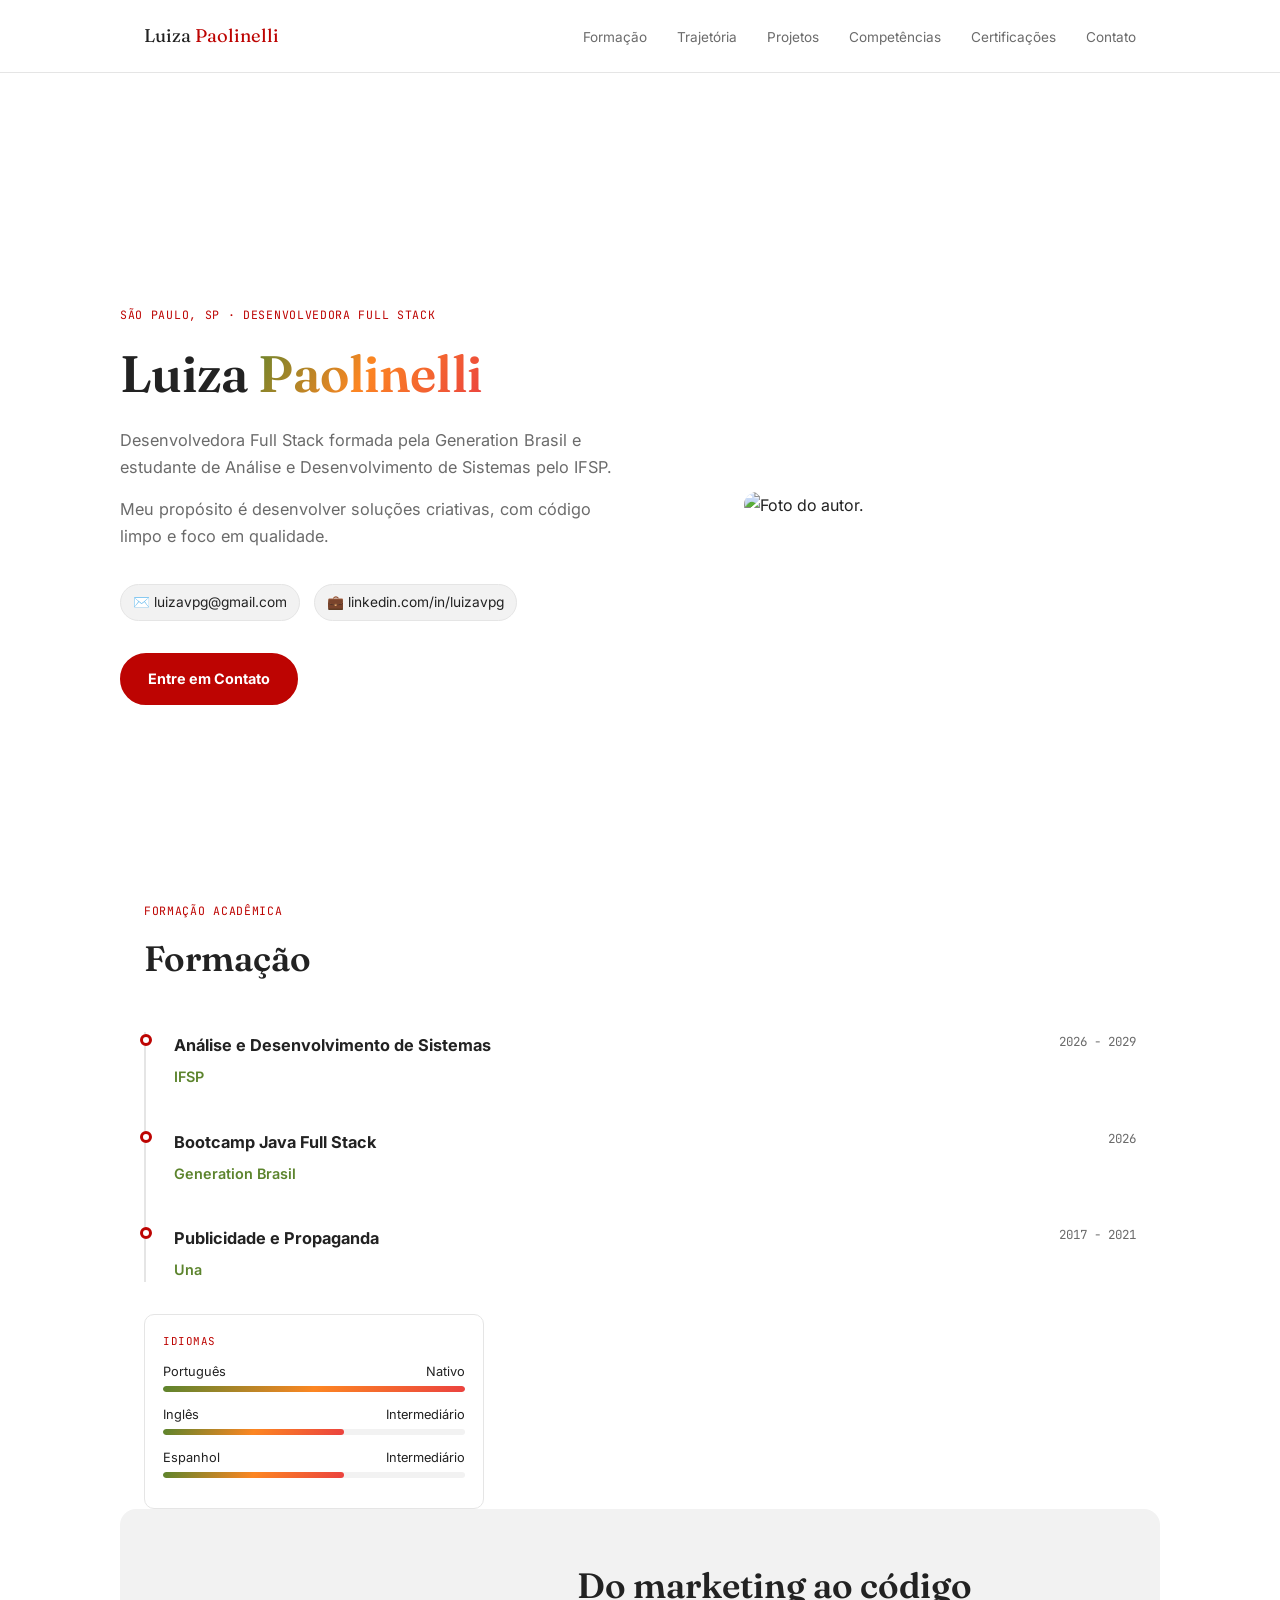
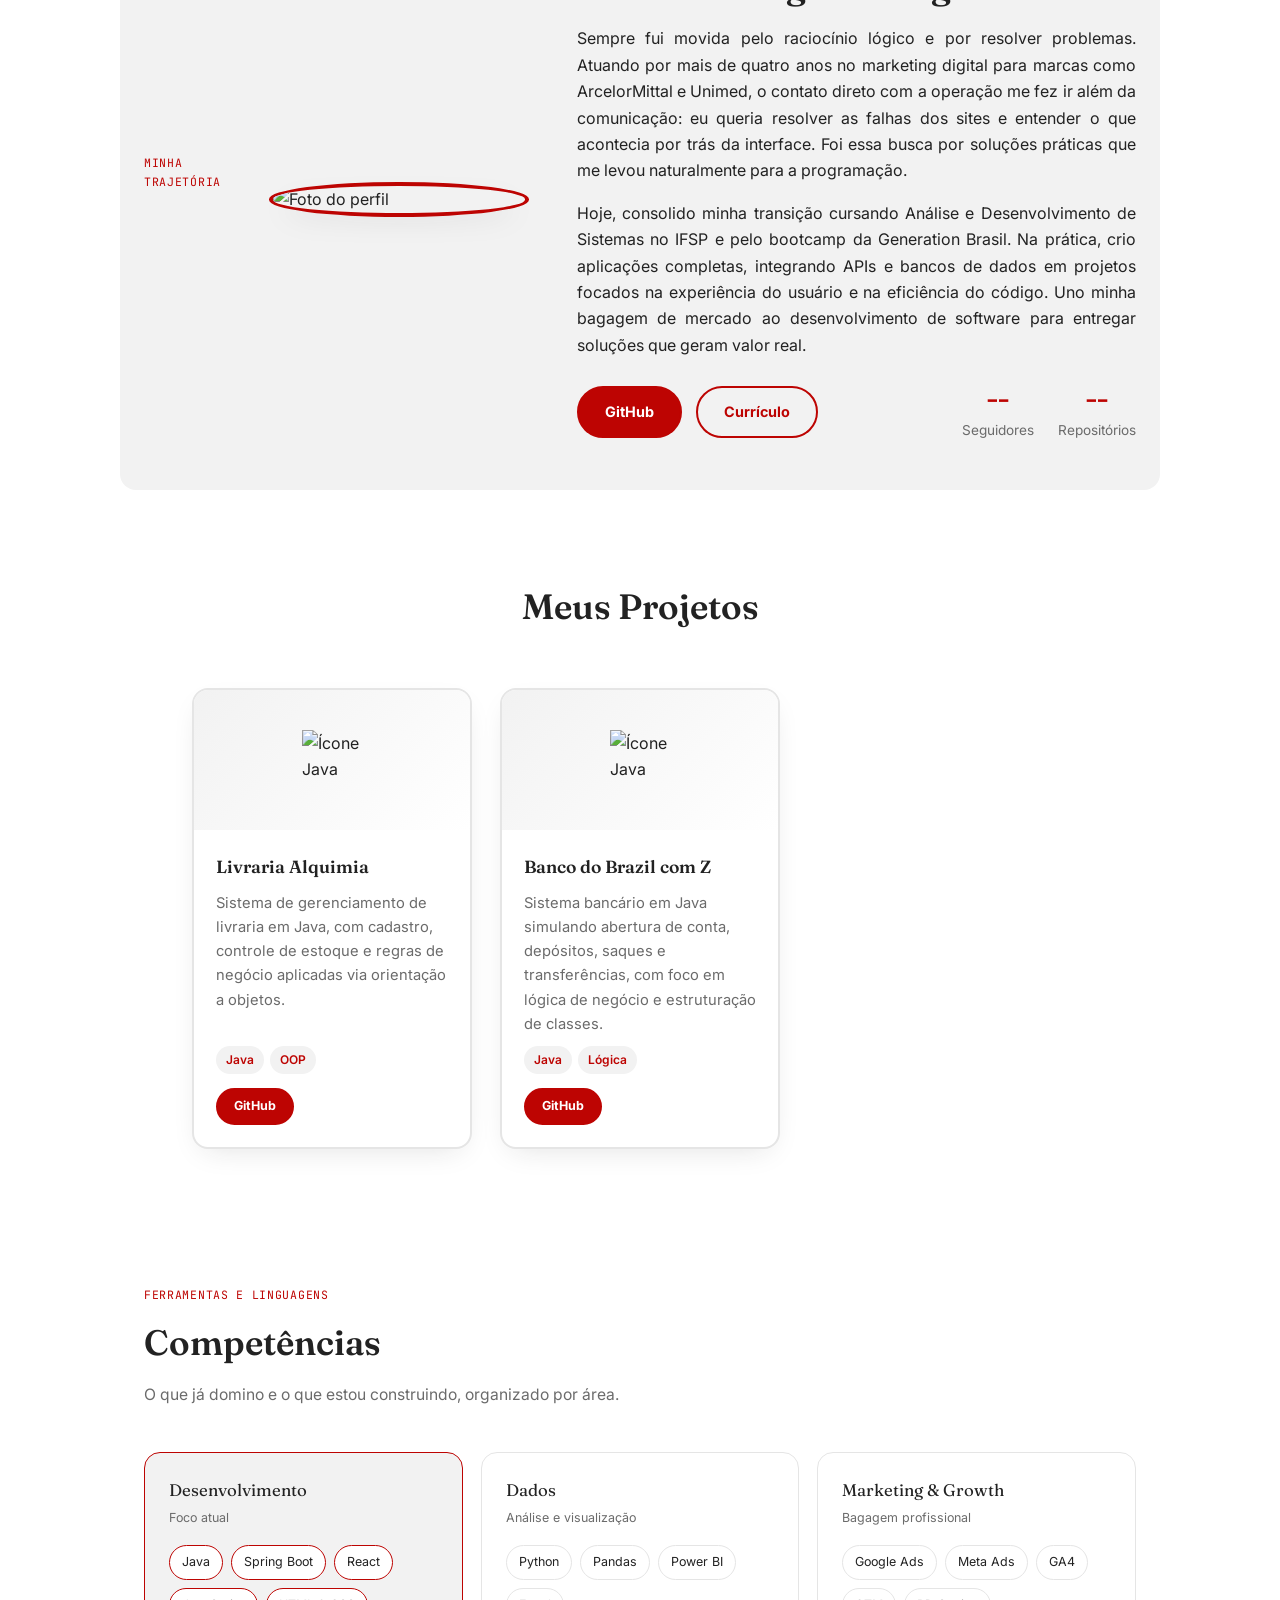
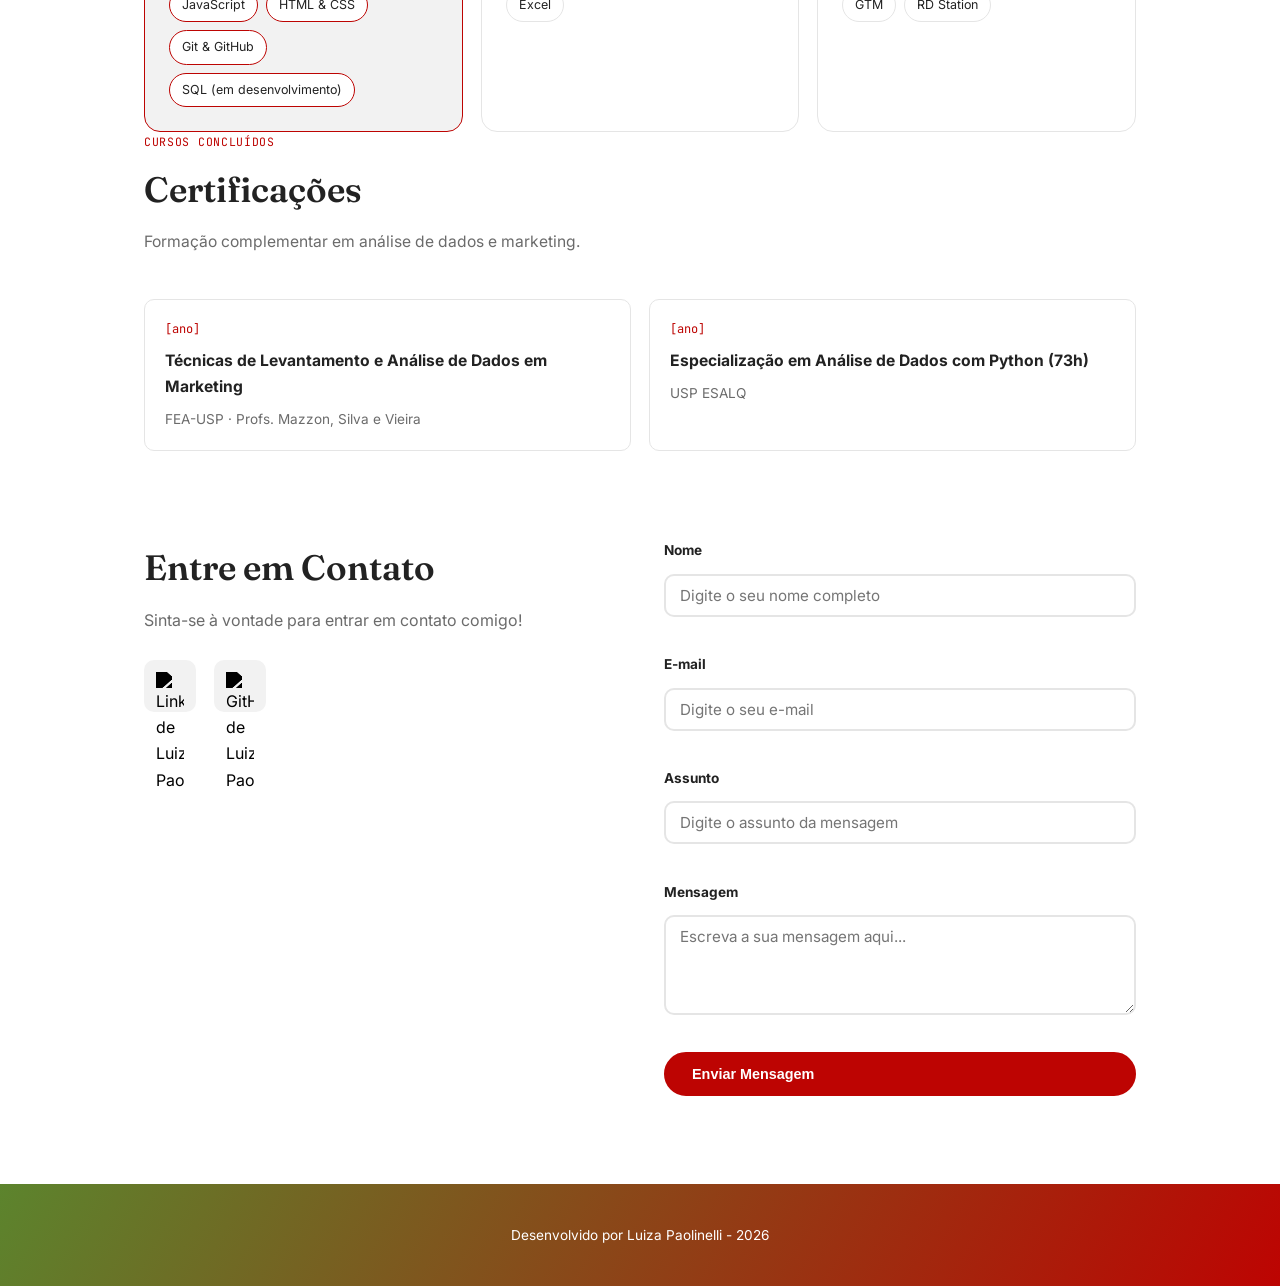
==== index.html @ ec54b1e6 "feat: add  CSS, JS" ====
<!DOCTYPE html>
<html lang="pt-br">

<head>

  <meta charset="UTF-8">
  <meta name="viewport" content="width=device-width, initial-scale=1.0">
  <meta name="author" content="Luiza Paolinelli">
  <meta name="description" content="Portfólio da Luiza Paolinelli, desenvolvedora Full Stack especializada em criar experiências digitais incríveis. Conheça meus projetos e entre em contato.">
  <meta name="robots" content="index, follow">

  <link rel="icon" type="image/svg+xml" href="./assets/img/favicon.svg">

  <!-- Fontes do Google -->
  <link rel="preconnect" href="https://fonts.googleapis.com">
  <link rel="preconnect" href="https://fonts.gstatic.com" crossorigin>
  <link href="https://fonts.googleapis.com/css2?family=Fraunces:opsz,wght@9..144,400;9..144,500;9..144,600;9..144,700&family=Inter:wght@400;500;600;700&family=JetBrains+Mono:wght@400;500&display=swap" rel="stylesheet">

  <!-- SWIPER CSS -->
  <link rel="stylesheet" href="https://cdn.jsdelivr.net/npm/swiper@11/swiper-bundle.min.css">

  <!-- Folha de estilo própria -->
  <link rel="stylesheet" href="./assets/css/styles.css">

  <title>Portfólio Luiza Paolinelli</title>
</head>

<body>
  <!-- Cabeçalho da Página (header) -->
  <header>
    <div class="wrap">
      <a class="brand" href="#topo">Luiza <span>Paolinelli</span></a>
      <button class="nav-toggle" id="navToggle" aria-label="Abrir menu" aria-expanded="false">☰</button>
      <nav>
        <ul class="nav-links" id="navLinks">
          <li><a href="#formacao">Formação</a></li>
          <li><a href="#trajetoria">Trajetória</a></li>
          <li><a href="#projetos">Projetos</a></li>
          <li><a href="#competencias">Competências</a></li>
          <li><a href="#certificacoes">Certificações</a></li>
          <li><a href="#contato">Contato</a></li>
        </ul>
      </nav>
    </div>
  </header>

  <!-- Seção Principal da Página (main) -->
  <main>

    <!-- Seção de Boas vindas -->
    <section id="topo" class="section-container hero-container">

      <!-- BOAS VINDAS -->
      <article class="hero-content">
        <span class="eyebrow">São Paulo, SP · Desenvolvedora Full Stack</span>
        <h1>Luiza<span class="accent"> Paolinelli</span></h1>
        <p class="lede">Desenvolvedora Full Stack formada pela Generation Brasil e estudante de Análise e Desenvolvimento de Sistemas pelo IFSP.</p>
        <p class="lede">Meu propósito é desenvolver soluções criativas, com código limpo e foco em qualidade.</p>

        <div class="meta-row">
          <span>✉️ luizavpg@gmail.com</span>
          <span>💼 linkedin.com/in/luizavpg</span>
        </div>

        <div class="buttons-container">
          <a href="#contato" class="botao">Entre em Contato</a>
        </div>
      </article>

      <!-- IMAGEM -->
      <figure class="hero-image">
        <img src="./assets/img/foto_dev_man.svg" alt="Foto do autor." class="float-animation">
      </figure>

    </section>

    <!-- Seção de Formação -->
    <section id="formacao" class="wrap reveal">
      <div class="section-head">
        <span class="eyebrow">Formação acadêmica</span>
        <h2>Formação</h2>
      </div>

      <div class="timeline">
        <div class="timeline-item">
          <div class="timeline-dot"></div>
          <div class="timeline-head">
            <span class="timeline-role">Análise e Desenvolvimento de Sistemas</span>
            <span class="timeline-period">2026 - 2029</span>
          </div>
          <div class="timeline-org">IFSP</div>
        </div>

        <div class="timeline-item">
          <div class="timeline-dot"></div>
          <div class="timeline-head">
            <span class="timeline-role">Bootcamp Java Full Stack</span>
            <span class="timeline-period">2026</span>
          </div>
          <div class="timeline-org">Generation Brasil</div>
        </div>

        <div class="timeline-item">
          <div class="timeline-dot"></div>
          <div class="timeline-head">
            <span class="timeline-role">Publicidade e Propaganda</span>
            <span class="timeline-period">2017 - 2021</span>
          </div>
          <div class="timeline-org">Una</div>
        </div>
      </div>

      <div class="info-card" style="margin-top:32px; max-width:340px;">
        <span class="label">Idiomas</span>
        <div class="lang-bar">
          <div class="lang-row"><span>Português</span><span>Nativo</span></div>
          <div class="lang-track"><div class="lang-fill" style="width:100%"></div></div>
          <div class="lang-row"><span>Inglês</span><span>Intermediário</span></div>
          <div class="lang-track"><div class="lang-fill" style="width:60%"></div></div>
          <div class="lang-row"><span>Espanhol</span><span>Intermediário</span></div>
          <div class="lang-track"><div class="lang-fill" style="width:60%"></div></div>
        </div>
      </div>
    </section>

    <!-- Seção Sobre a Trajetória -->
    <section id="trajetoria" class="section-container about-container">
      <div class="section-head">
        <span class="eyebrow">Minha trajetória</span>
      </div>

      <figure class="about-image">
        <img src="./assets/img/avatar_dev_man.svg" alt="Foto do perfil">
      </figure>

      <article class="about-content">
        <h2>Do marketing ao código</h2>
        <p>Sempre fui movida pelo raciocínio lógico e por resolver problemas. Atuando por mais de quatro anos no marketing digital para marcas como ArcelorMittal e Unimed, o contato direto com a operação me fez ir além da comunicação: eu queria resolver as falhas dos sites e entender o que acontecia por trás da interface. Foi essa busca por soluções práticas que me levou naturalmente para a programação.</p>
        <p>Hoje, consolido minha transição cursando Análise e Desenvolvimento de Sistemas no IFSP e pelo bootcamp da Generation Brasil. Na prática, crio aplicações completas, integrando APIs e bancos de dados em projetos focados na experiência do usuário e na eficiência do código. Uno minha bagagem de mercado ao desenvolvimento de software para entregar soluções que geram valor real.</p>

        <div class="about-buttons-data">
          <div class="buttons-container">
            <a href="https://github.com/luizavpg-bit" target="_blank" class="botao">GitHub</a>
            <a href="#" target="_blank" class="botao-outline">Currículo</a>
          </div>

          <div class="data-container">
            <div class="data-item">
              <span class="data-number" id="seguidores">--</span>
              <span class="data-label">Seguidores</span>
            </div>
            <div class="data-item">
              <span class="data-number" id="repositorios">--</span>
              <span class="data-label">Repositórios</span>
            </div>
          </div>
        </div>
      </article>
    </section>

    <!-- Seção Projetos do autor -->
    <section id="projetos" class="section-container projects-container">
      <h2>Meus Projetos</h2>

      <!-- Swiper Container -->
      <div class="swiper projects-swiper">
        <div class="swiper-wrapper">
          <div class="swiper-slide">
            <article class="project-card">
              <div class="project-image">
                <img src="./assets/icons/languages/java.svg" alt="Ícone Java" />
              </div>

              <div class="project-content">
                <h3>Livraria Alquimia</h3>
                <p>Sistema de gerenciamento de livraria em Java, com cadastro, controle de estoque e regras de negócio aplicadas via orientação a objetos.</p>
                <div class="project-tags">
                  <span class="tag">Java</span>
                  <span class="tag">OOP</span>
                </div>
                <div class="project-buttons">
                  <a href="https://github.com/luizavpg-bit/projeto_livraria_alquimia" target="_blank" class="botao botao-sm">GitHub</a>
                </div>
              </div>
            </article>
          </div>

          <div class="swiper-slide">
            <article class="project-card">
              <div class="project-image">
                <img src="./assets/icons/languages/java.svg" alt="Ícone Java" />
              </div>

              <div class="project-content">
                <h3>Banco do Brazil com Z</h3>
                <p>Sistema bancário em Java simulando abertura de conta, depósitos, saques e transferências, com foco em lógica de negócio e estruturação de classes.</p>
                <div class="project-tags">
                  <span class="tag">Java</span>
                  <span class="tag">Lógica</span>
                </div>
                <div class="project-buttons">
                  <a href="https://github.com/luizavpg-bit/conta_bancaria" target="_blank" class="botao botao-sm">GitHub</a>
                </div>
              </div>
            </article>
          </div>
        </div>

        <!-- Botões de navegação -->
        <div class="swiper-button-next"></div>
        <div class="swiper-button-prev"></div>

        <!-- Paginação -->
        <div class="swiper-pagination"></div>
      </div>
    </section>

    <!-- Seção Competências -->
    <section id="competencias" class="wrap reveal">
      <div class="section-head">
        <span class="eyebrow">Ferramentas e linguagens</span>
        <h2>Competências</h2>
        <p class="section-sub">O que já domino e o que estou construindo, organizado por área.</p>
      </div>

      <div class="skills-grid">
        <div class="skills-card primary">
          <div class="skills-card-title">Desenvolvimento</div>
          <div class="skills-card-sub">Foco atual</div>
          <div class="chip-row">
            <span class="chip">Java</span>
            <span class="chip">Spring Boot</span>
            <span class="chip">React</span>
            <span class="chip">JavaScript</span>
            <span class="chip">HTML &amp; CSS</span>
            <span class="chip">Git &amp; GitHub</span>
            <span class="chip">SQL (em desenvolvimento)</span>
          </div>
        </div>

        <div class="skills-card">
          <div class="skills-card-title">Dados</div>
          <div class="skills-card-sub">Análise e visualização</div>
          <div class="chip-row">
            <span class="chip">Python</span>
            <span class="chip">Pandas</span>
            <span class="chip">Power BI</span>
            <span class="chip">Excel</span>
          </div>
        </div>

        <div class="skills-card">
          <div class="skills-card-title">Marketing &amp; Growth</div>
          <div class="skills-card-sub">Bagagem profissional</div>
          <div class="chip-row">
            <span class="chip">Google Ads</span>
            <span class="chip">Meta Ads</span>
            <span class="chip">GA4</span>
            <span class="chip">GTM</span>
            <span class="chip">RD Station</span>
          </div>
        </div>
      </div>
    </section>

    <!-- Certificações -->
    <section id="certificacoes" class="wrap reveal">
      <div class="section-head">
        <span class="eyebrow">Cursos concluídos</span>
        <h2>Certificações</h2>
        <p class="section-sub">Formação complementar em análise de dados e marketing.</p>
      </div>

      <div class="cert-grid">
        <div class="cert-card">
          <span class="cert-year">[ano]</span>
          <span class="cert-name">Técnicas de Levantamento e Análise de Dados em Marketing</span>
          <span class="cert-meta">FEA-USP · Profs. Mazzon, Silva e Vieira</span>
        </div>
        <div class="cert-card">
          <span class="cert-year">[ano]</span>
          <span class="cert-name">Especialização em Análise de Dados com Python (73h)</span>
          <span class="cert-meta">USP ESALQ</span>
        </div>
      </div>
    </section>

    <!-- Seção Formulário de Contato e Redes Sociais -->
    <section id="contato" class="section-container contact-container">

      <!-- REDES SOCIAIS -->
      <article class="contact-info">
        <h2>Entre em Contato</h2>
        <p>Sinta-se à vontade para entrar em contato comigo!</p>

        <div class="social-container">
          <a href="https://www.linkedin.com/in/luizavpg/" target="_blank" class="social-icon" aria-label="LinkedIn">
            <img src="./assets/icons/social/linkedin.svg" alt="LinkedIn de Luiza Paolinelli">
          </a>
          <a href="https://github.com/luizavpg-bit" target="_blank" class="social-icon" aria-label="GitHub">
            <img src="./assets/icons/social/github.svg" alt="GitHub de Luiza Paolinelli">
          </a>
        </div>
      </article>

      <!-- FORMULÁRIO -->
      <form id="formulario">

        <label for="nome">Nome</label>
        <input id="nome" name="nome" type="text" placeholder="Digite o seu nome completo">
        <span id="erro-nome"></span>

        <label for="email">E-mail</label>
        <input id="email" name="email" type="text" placeholder="Digite o seu e-mail">
        <span id="erro-email"></span>

        <label for="assunto">Assunto</label>
        <input id="assunto" name="assunto" type="text" placeholder="Digite o assunto da mensagem">
        <span id="erro-assunto"></span>

        <label for="mensagem">Mensagem</label>
        <textarea id="mensagem" name="mensagem" placeholder="Escreva a sua mensagem aqui..."></textarea>
        <span id="erro-mensagem"></span>

        <button class="botao" type="submit">Enviar Mensagem</button>
      </form>

    </section>

  </main>

  <!-- Rodapé da Página (footer) -->
  <footer>
    Desenvolvido por Luiza Paolinelli - 2026
  </footer>

  <!-- SWIPER JS -->
  <script src="https://cdn.jsdelivr.net/npm/swiper@11/swiper-bundle.min.js"></script>

  <!-- Script JavaScript -->
  <script src="./assets/js/scripts.js"></script>

</body>

</html>
---- assets/css/styles.css ----
/* =========================================================
   Luiza Paolinelli — Portfólio
   Paleta: verde, laranja, vermelho escuro, vermelho, cinza claro
   Fundo: branco
   Tipografia: Fraunces (display), Inter (corpo), JetBrains Mono (dados)
   ========================================================= */

:root{
  /* cores — nova paleta */
  --bg:            #FFFFFF;
  --surface:       #FFFFFF;
  --surface-soft:  #F2F2F2;
  --green:         #5C842D;
  --orange:        #FC8622;
  --red-deep:      #BD0402;
  --red:           #EB423F;
  --gray-light:    #F2F2F2;
  --ink:           #222222;
  --muted:         #6B6B6B;
  --line:          #E5E5E5;
  --gradient: linear-gradient(120deg, var(--green), var(--orange), var(--red));

  /* tipografia — troque aqui se quiser outra fonte */
  --font-display: 'Fraunces', serif;
  --font-body: 'Inter', sans-serif;
  --font-mono: 'JetBrains Mono', monospace;

  --radius: 16px;
  --radius-sm: 10px;
  --shadow: 0 10px 30px -12px rgba(34, 34, 34, 0.15);
  --shadow-hover: 0 16px 40px -14px rgba(34, 34, 34, 0.22);
}

*{ margin:0; padding:0; box-sizing:border-box; }
html{ scroll-behavior:smooth; }

body{
  background: var(--bg);
  color: var(--ink);
  font-family: var(--font-body);
  line-height: 1.65;
  -webkit-font-smoothing: antialiased;
}

a{ color:inherit; text-decoration:none; }
ul{ list-style:none; }
img{ max-width:100%; display:block; }

main{ display:block; }
.wrap{ max-width: 1040px; margin:0 auto; padding:0 24px; }

.eyebrow{
  font-family: var(--font-mono);
  font-size: 0.72rem;
  letter-spacing: 0.06em;
  text-transform: uppercase;
  color: var(--red-deep);
  display:block;
  margin-bottom: 10px;
}

h1,h2,h3{ font-family: var(--font-display); font-weight:600; color: var(--ink); }

section{ padding: 88px 0; }
.section-container{
  max-width: 1040px; margin: 0 auto; padding: 88px 24px; scroll-margin-top: 6rem;
}
.section-head{ max-width: 620px; margin-bottom: 44px; }
h2{ font-size: clamp(1.7rem, 3vw, 2.2rem); margin-bottom: 10px; }
.section-sub{ color: var(--muted); font-size: 0.98rem; }

.reveal{ opacity:0; transform: translateY(18px); transition: opacity .6s ease, transform .6s ease; }
.reveal.is-visible{ opacity:1; transform:none; }

/* ---------- HEADER / NAV ---------- */
header{
  position: sticky; top:0; z-index: 100; width:100%;
  background: rgba(255,255,255,0.9);
  backdrop-filter: blur(10px);
  border-bottom: 1px solid var(--line);
}
header .wrap{ display:flex; align-items:center; justify-content:space-between; height:72px; }
.brand{ font-family: var(--font-display); font-size: 1.15rem; color: var(--ink); }
.brand span{ color: var(--red-deep); }

.nav-links{ display:flex; gap: 30px; }
.nav-links a{
  font-size: 0.85rem; color: var(--muted); position:relative; padding-bottom: 4px;
  transition: color .2s;
}
.nav-links a:hover{ color: var(--red-deep); }
.nav-links a::after{
  content:''; position:absolute; left:0; bottom:0; width:0; height:2px;
  background: var(--gradient); transition: width .25s ease;
}
.nav-links a:hover::after{ width: 100%; }

.nav-toggle{
  display:none; width: 40px; height: 40px; border-radius: 50%;
  border: 1px solid var(--line); background: var(--surface);
  align-items:center; justify-content:center; cursor:pointer; font-size: 1.1rem; color: var(--red-deep);
}

@media (max-width: 780px){
  .nav-links{
    position:fixed; inset: 72px 16px auto 16px;
    background: var(--surface); border: 1px solid var(--line); border-radius: var(--radius);
    flex-direction: column; gap: 0; padding: 8px 20px;
    box-shadow: var(--shadow);
    transform: translateY(-10px); opacity:0; pointer-events:none;
    transition: opacity .2s, transform .2s;
  }
  .nav-links.open{ opacity:1; pointer-events:auto; transform:none; }
  .nav-links li{ border-bottom: 1px solid var(--line); }
  .nav-links li:last-child{ border-bottom:none; }
  .nav-links a{ display:block; padding: 14px 0; }
  .nav-toggle{ display:flex; }
}

/* ---------- BOTÕES ---------- */
.buttons-container{ display:flex; flex-wrap:wrap; gap: 14px; }

.botao, .botao-outline{
  display:inline-flex; align-items:center; gap:8px;
  font-size: 0.9rem; font-weight: 700; padding: 12px 26px; border-radius: 999px;
  border: 2px solid transparent; cursor:pointer;
  transition: transform .2s ease, box-shadow .2s ease, background-color .2s ease, color .2s ease;
}
.botao{ background: var(--red-deep); border-color: var(--red-deep); color: #FFFFFF; }
.botao:hover{ background: var(--red); border-color: var(--red); transform: translateY(-2px); box-shadow: var(--shadow); }

.botao-outline{ background: transparent; border-color: var(--red-deep); color: var(--red-deep); }
.botao-outline:hover{ background: var(--red-deep); color:#FFFFFF; transform: translateY(-2px); }

.botao.botao-sm, .botao-outline.botao-sm{
  padding: 6px 16px; font-size: 0.78rem; border-width: 2px;
}

/* ---------- HERO ---------- */
.hero-container{
  display:flex; align-items:center; gap: 56px; min-height: calc(100vh - 72px); padding: 76px 0 40px;
}
.hero-content{ display:flex; flex:1; flex-direction:column; gap: 6px; }
h1{ font-size: clamp(2.3rem, 5vw, 3.2rem); line-height:1.1; margin: 6px 0 18px; }
h1 .accent{ background: var(--gradient); -webkit-background-clip:text; background-clip:text; color:transparent; }
.lede{ color: var(--muted); font-size: 1.02rem; max-width: 50ch; margin-bottom: 10px; }

.meta-row{ display:flex; flex-wrap:wrap; gap: 10px 14px; margin: 18px 0 26px; font-size: 0.86rem; }
.meta-row span{
  display:inline-flex; align-items:center; gap:6px;
  background: var(--surface-soft); border: 1px solid var(--line);
  padding: 6px 12px; border-radius: 999px; color: var(--ink);
}

.hero-image{ display:flex; flex:1; justify-content:center; }
.hero-image img{ width:100%; max-width:340px; border-radius: var(--radius); }

@keyframes float{ 0%,100%{ transform: translateY(0); } 50%{ transform: translateY(-1.25rem); } }
.float-animation{ animation: float 3s ease-in-out infinite; }

@media (max-width: 860px){
  .hero-container{ flex-direction:column-reverse; text-align:center; }
  .meta-row, .buttons-container{ justify-content:center; }
  .lede{ margin-left:auto; margin-right:auto; }
}

/* ---------- FORMAÇÃO ---------- */
.timeline{ position:relative; padding-left: 28px; border-left: 2px solid var(--line); }
.timeline-item{ position:relative; padding-bottom: 40px; }
.timeline-item:last-child{ padding-bottom:0; }
.timeline-dot{
  position:absolute; left: -34px; top: 2px; width: 12px; height:12px; border-radius:50%;
  background: var(--surface); border: 3px solid var(--red-deep);
}
.timeline-head{ display:flex; flex-wrap:wrap; justify-content:space-between; gap:6px; margin-bottom: 6px; }
.timeline-role{ font-weight:700; font-size: 1.02rem; }
.timeline-period{ font-family: var(--font-mono); font-size: 0.78rem; color: var(--muted); }
.timeline-org{ color: var(--green); font-weight:600; font-size: 0.9rem; }

.info-card{
  background: var(--surface); border: 1px solid var(--line); border-radius: var(--radius-sm);
  padding: 18px;
}
.info-card .label{ font-family: var(--font-mono); font-size: 0.68rem; color: var(--red-deep); text-transform:uppercase; letter-spacing:.05em; margin-bottom: 10px; display:block; }
.lang-row{ display:flex; justify-content:space-between; font-size: 0.8rem; margin-bottom: 4px; }
.lang-track{ height: 6px; border-radius: 4px; background: var(--surface-soft); overflow:hidden; margin-bottom: 12px; }
.lang-fill{ height:100%; border-radius: 4px; background: var(--gradient); }

/* ---------- SOBRE / TRAJETÓRIA ---------- */
.about-container{
  display:flex; align-items:center; gap: 48px; margin: 0 auto;
  border-radius: var(--radius); background: var(--surface-soft); padding: 48px 24px;
}
.about-image{ flex: 0 0 260px; }
.about-image img{
  width:100%; border: 4px solid var(--red-deep); border-radius: 50%; box-shadow: var(--shadow);
}
.about-content p{ color: var(--ink); margin-bottom: 16px; font-size: 1rem; text-align:justify; }
.about-content p:last-of-type{ margin-bottom: 24px; }

.about-buttons-data{ display:flex; justify-content:space-between; align-items:center; gap: 24px; flex-wrap:wrap; }
.data-container{ display:flex; gap: 24px; }
.data-item{ display:flex; flex-direction:column; align-items:center; }
.data-number{ font-family: var(--font-mono); font-size: 1.4rem; font-weight:700; color: var(--red-deep); }
.data-label{ font-size: 0.85rem; color: var(--muted); }

@media (max-width: 860px){
  .about-container{ flex-direction:column; text-align:center; }
  .about-buttons-data{ flex-direction:column; align-items:stretch; }
  .data-container{ justify-content:center; }
}

/* ---------- PROJETOS / SWIPER ---------- */
.projects-container{ text-align:center; scroll-margin-top: 6rem; }
.projects-container h2{ margin-bottom: 44px; }

.swiper{ position:relative; padding: 8px 48px 48px; overflow:hidden; }
.swiper-wrapper{ align-items:stretch; }
.swiper-slide{ display:flex; height:auto; }

.project-card{
  display:flex; flex-direction:column; width:100%; text-align:left;
  border: 2px solid var(--line); border-radius: var(--radius);
  background: var(--surface); box-shadow: var(--shadow);
  overflow:hidden; transition: transform .25s ease, box-shadow .25s ease, border-color .25s ease;
}
.project-card:hover{ transform: translateY(-4px); box-shadow: var(--shadow-hover); border-color: var(--red-deep); }

.project-image{
  display:flex; align-items:center; justify-content:center; height: 140px;
  background: linear-gradient(135deg, var(--surface-soft), #FFFFFF);
}
.project-image img{ width:60px; height:60px; object-fit:contain; }

.project-content{ display:flex; flex:1; flex-direction:column; gap:10px; padding: 22px; }
.project-content h3{ font-size: 1.1rem; }
.project-content p{ flex:1; color: var(--muted); font-size: 0.92rem; }

.project-tags{ display:flex; flex-wrap:wrap; gap:6px; }
.tag{
  font-size: 0.75rem; font-weight:600; padding: 4px 10px; border-radius: 999px;
  background: var(--surface-soft); color: var(--red-deep);
}
.project-buttons{ display:flex; gap: 10px; margin-top: 4px; }

.swiper-button-next, .swiper-button-prev{ color: var(--red-deep); }
.swiper-button-next:hover, .swiper-button-prev:hover{ color: var(--red); }
.swiper-pagination-bullet{ background: var(--line); opacity:1; }
.swiper-pagination-bullet-active{ background: var(--red-deep); }

/* ---------- COMPETÊNCIAS ---------- */
.skills-grid{ display:grid; grid-template-columns: repeat(3, 1fr); gap: 18px; }
.skills-card{ background: var(--surface); border: 1px solid var(--line); border-radius: var(--radius); padding: 24px; }
.skills-card.primary{ background: var(--surface-soft); border-color: var(--red-deep); }
.skills-card-title{ font-family: var(--font-display); font-size: 1.05rem; margin-bottom: 4px; }
.skills-card-sub{ font-size: 0.78rem; color: var(--muted); margin-bottom: 16px; }
.chip-row{ display:flex; flex-wrap:wrap; gap: 8px; }
.chip{ font-size: 0.78rem; padding: 6px 12px; border-radius: 999px; background: var(--bg); border: 1px solid var(--line); }
.skills-card.primary .chip{ background: var(--surface); border-color: var(--red-deep); }

@media (max-width: 900px){ .skills-grid{ grid-template-columns: 1fr; } }

/* ---------- CERTIFICAÇÕES ---------- */
.cert-grid{ display:grid; grid-template-columns: repeat(2, 1fr); gap: 18px; }
.cert-card{
  background: var(--surface); border: 1px solid var(--line); border-radius: var(--radius-sm);
  padding: 20px; display:flex; flex-direction:column; gap: 8px; transition: box-shadow .2s, transform .2s;
}
.cert-card:hover{ box-shadow: var(--shadow); transform: translateY(-2px); }
.cert-name{ font-weight:700; font-size: 0.98rem; }
.cert-meta{ color: var(--muted); font-size: 0.85rem; }
.cert-year{ font-family: var(--font-mono); font-size: 0.75rem; color: var(--red-deep); }

@media (max-width: 780px){ .cert-grid{ grid-template-columns: 1fr; } }

/* ---------- CONTATO ---------- */
.contact-container{ display:grid; grid-template-columns: 1fr 1fr; gap: 48px; align-items:start; }
.contact-info h2{ margin-bottom: 10px; }
.contact-info p{ color: var(--muted); margin-bottom: 26px; }
.social-container{ display:flex; gap: 18px; }
.social-icon{
  width: 52px; height: 52px; padding: 12px; border-radius: var(--radius-sm);
  background: var(--surface-soft); transition: background .2s;
}
.social-icon:hover{ background: var(--red-deep); }
.social-icon img{ width:100%; filter: brightness(0) saturate(100%); }
.social-icon:hover img{ filter: brightness(0) invert(1); }

form{ display:flex; flex-direction:column; gap: 12px; }
form label{ font-size: 0.85rem; font-weight:700; }
form input, form textarea{
  width:100%; padding: 10px 14px; border: 2px solid var(--line); border-radius: var(--radius-sm);
  font-family: inherit; font-size: 0.95rem; transition: border-color .2s;
}
form input:focus, form textarea:focus{ border-color: var(--red-deep); outline:none; }
form textarea{ min-height: 100px; resize: vertical; }
form span{ font-size: 0.78rem; color: var(--red); min-height: 1em; }

@media (max-width: 860px){ .contact-container{ grid-template-columns: 1fr; } }

/* ---------- FOOTER ---------- */
footer{
  padding: 40px 24px; text-align:center; font-size: 0.85rem;
  color: #FFFFFF; background: linear-gradient(120deg, var(--green), var(--red-deep));
}

::selection{ background: var(--red-deep); color:#FFFFFF; }
a:focus-visible, button:focus-visible{ outline: 2px solid var(--red-deep); outline-offset: 3px; }

@media (prefers-reduced-motion: reduce){
  html{ scroll-behavior:auto; }
  *{ transition:none !important; animation:none !important; }
  .reveal{ opacity:1; transform:none; }
}
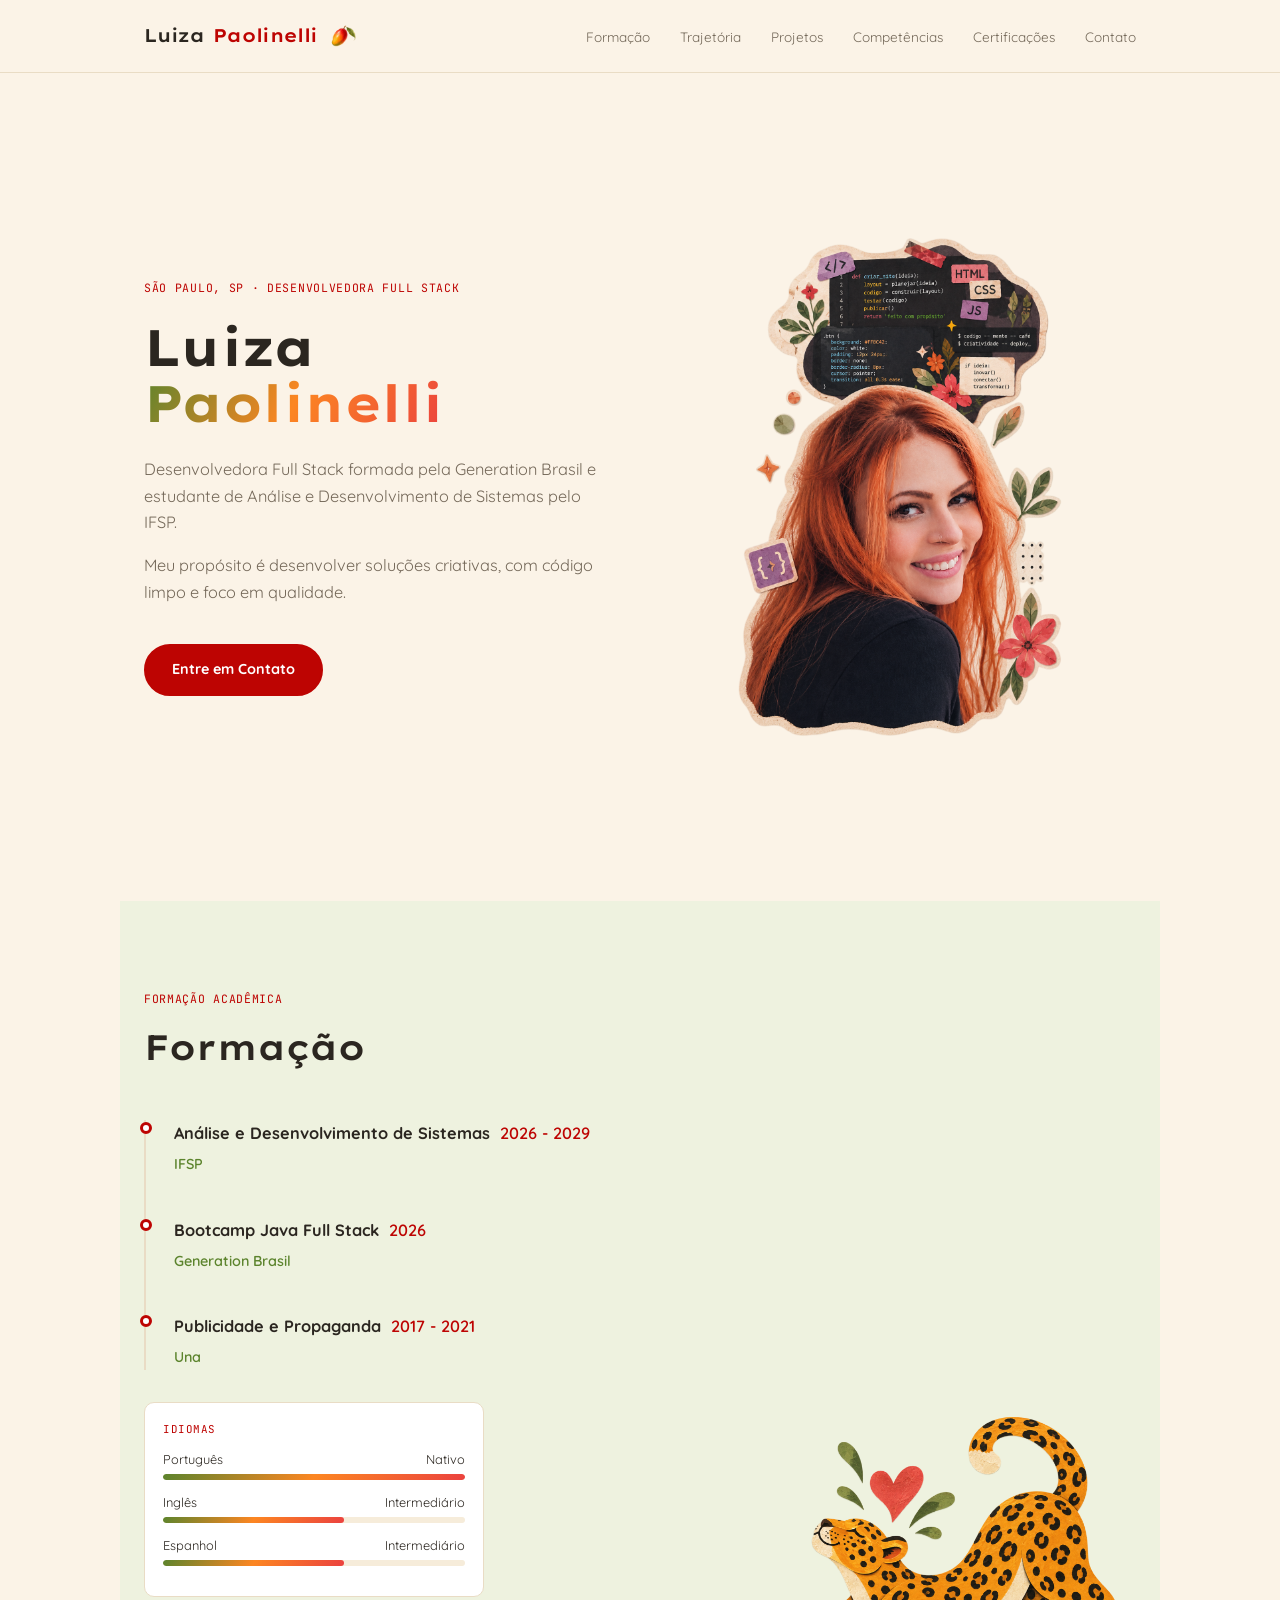
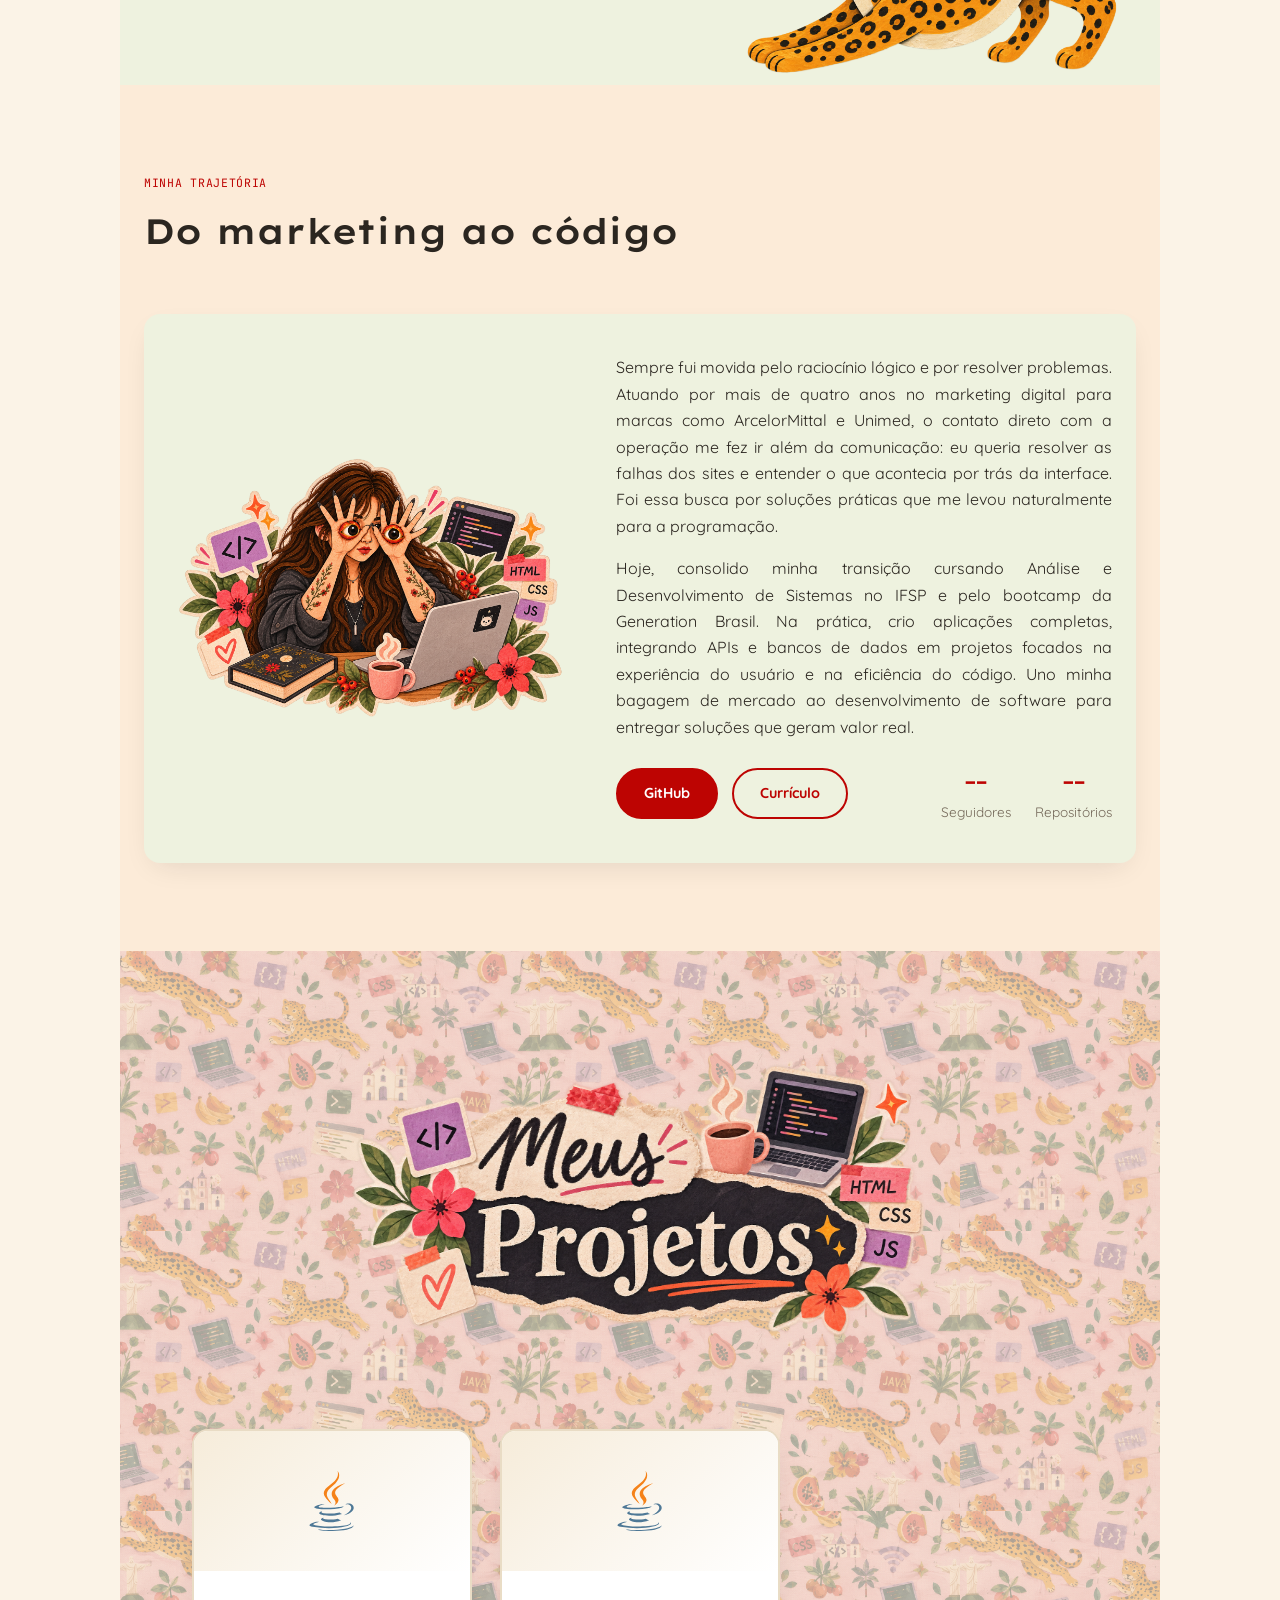
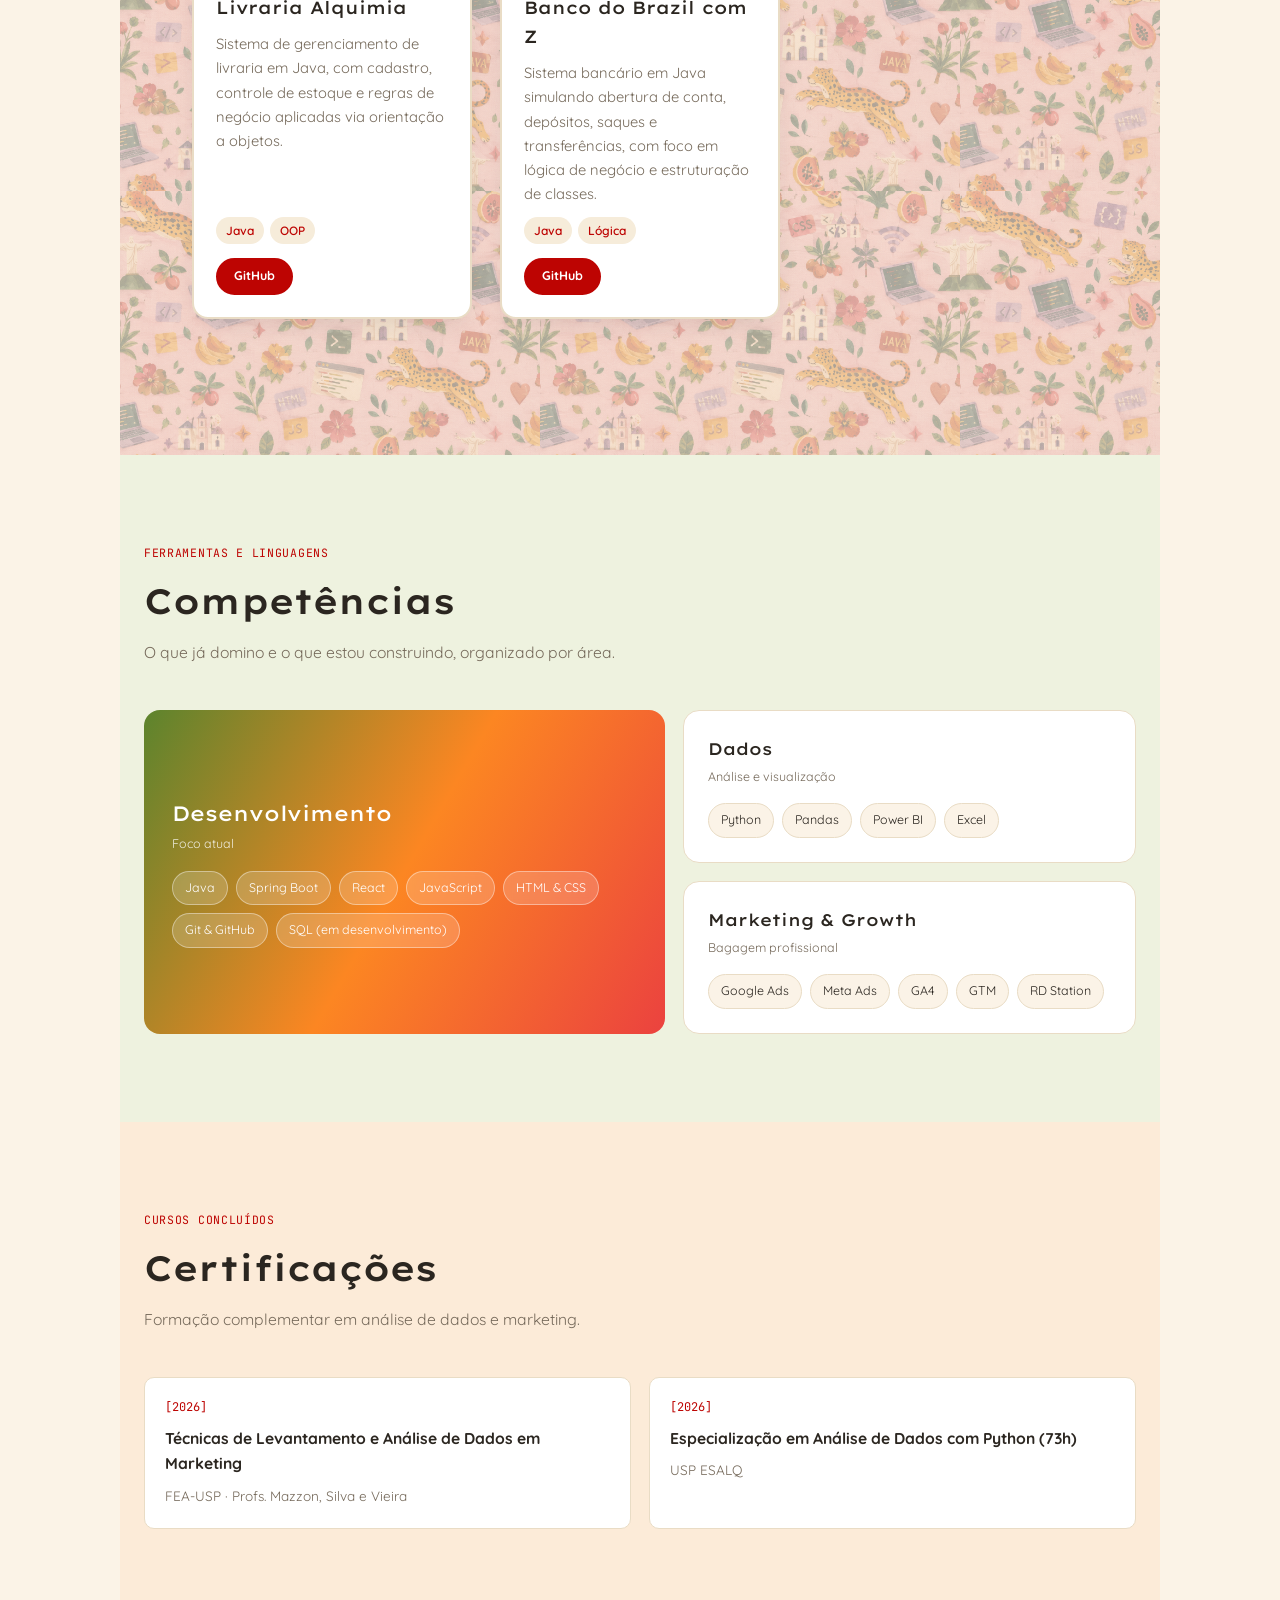
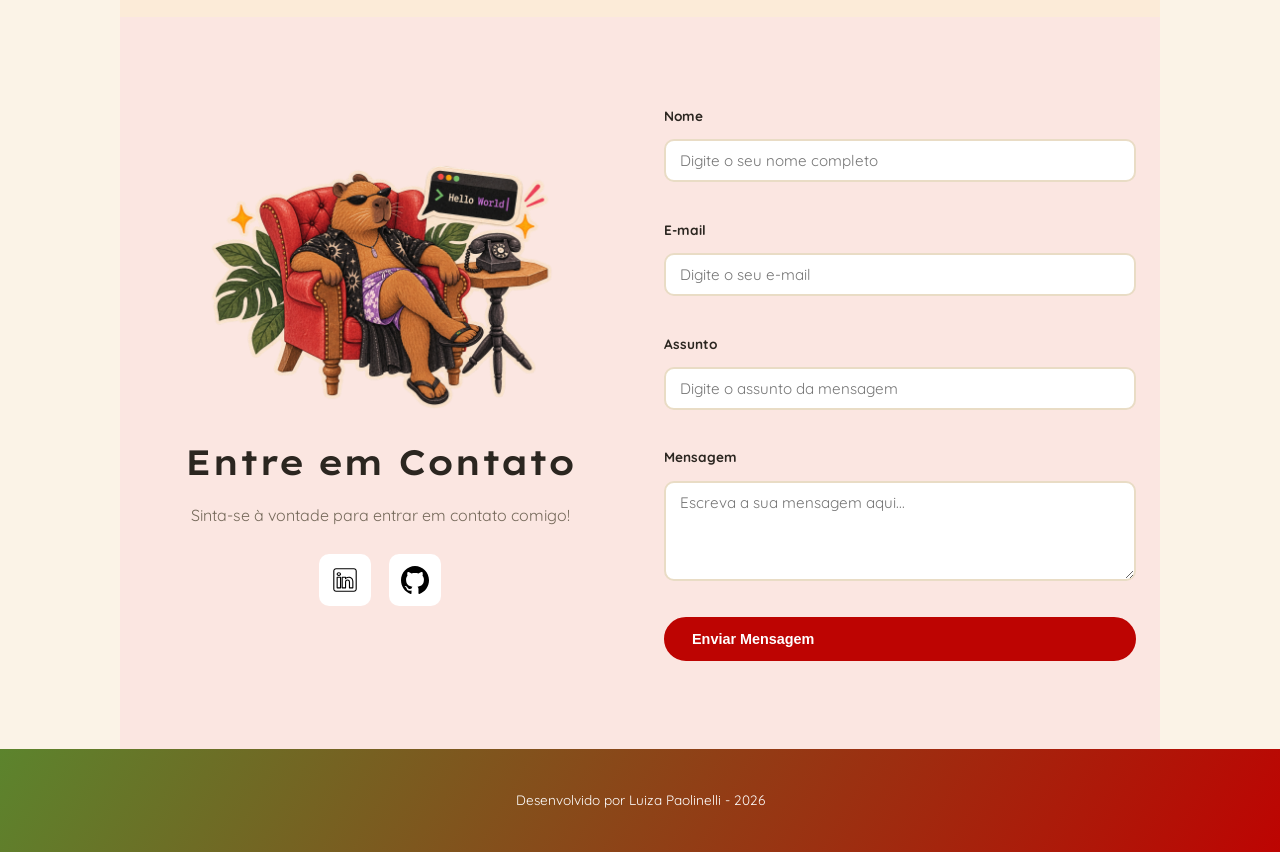
==== commit 6a8e4014: "feat: adiciona estilos CSS e scripts JavaScript completos" ====
--- a/index.html
+++ b/index.html
@@ -14,7 +14,7 @@
   <!-- Fontes do Google -->
   <link rel="preconnect" href="https://fonts.googleapis.com">
   <link rel="preconnect" href="https://fonts.gstatic.com" crossorigin>
-  <link href="https://fonts.googleapis.com/css2?family=Fraunces:opsz,wght@9..144,400;9..144,500;9..144,600;9..144,700&family=Inter:wght@400;500;600;700&family=JetBrains+Mono:wght@400;500&display=swap" rel="stylesheet">
+  <link href="https://fonts.googleapis.com/css2?family=Lexend+Exa:wght@300;400;500;600;700;800&family=Quicksand:wght@400;500;600;700&family=JetBrains+Mono:wght@400;500&display=swap" rel="stylesheet">
 
   <!-- SWIPER CSS -->
   <link rel="stylesheet" href="https://cdn.jsdelivr.net/npm/swiper@11/swiper-bundle.min.css">
@@ -29,7 +29,10 @@
   <!-- Cabeçalho da Página (header) -->
   <header>
     <div class="wrap">
-      <a class="brand" href="#topo">Luiza <span>Paolinelli</span></a>
+      <a class="brand" href="#topo">
+        Luiza <span>Paolinelli</span>
+        <img src="./assets/img/manga.png" alt="Logo Luiza Paolinelli" class="brand-logo">
+      </a>
       <button class="nav-toggle" id="navToggle" aria-label="Abrir menu" aria-expanded="false">☰</button>
       <nav>
         <ul class="nav-links" id="navLinks">
@@ -57,25 +60,21 @@
         <p class="lede">Desenvolvedora Full Stack formada pela Generation Brasil e estudante de Análise e Desenvolvimento de Sistemas pelo IFSP.</p>
         <p class="lede">Meu propósito é desenvolver soluções criativas, com código limpo e foco em qualidade.</p>
 
-        <div class="meta-row">
-          <span>✉️ luizavpg@gmail.com</span>
-          <span>💼 linkedin.com/in/luizavpg</span>
-        </div>
-
-        <div class="buttons-container">
+          <div class="buttons-container">
           <a href="#contato" class="botao">Entre em Contato</a>
         </div>
       </article>
 
       <!-- IMAGEM -->
       <figure class="hero-image">
-        <img src="./assets/img/foto_dev_man.svg" alt="Foto do autor." class="float-animation">
+        <img src="./assets/img/myprofile.png" alt="Foto do autor." class="float-animation">
       </figure>
 
     </section>
 
     <!-- Seção de Formação -->
     <section id="formacao" class="wrap reveal">
+      <img src="./assets/img/onca.png" alt="" class="formacao-onca" aria-hidden="true">
       <div class="section-head">
         <span class="eyebrow">Formação acadêmica</span>
         <h2>Formação</h2>
@@ -127,40 +126,42 @@
     <section id="trajetoria" class="section-container about-container">
       <div class="section-head">
         <span class="eyebrow">Minha trajetória</span>
-      </div>
-
-      <figure class="about-image">
-        <img src="./assets/img/avatar_dev_man.svg" alt="Foto do perfil">
-      </figure>
-
-      <article class="about-content">
         <h2>Do marketing ao código</h2>
-        <p>Sempre fui movida pelo raciocínio lógico e por resolver problemas. Atuando por mais de quatro anos no marketing digital para marcas como ArcelorMittal e Unimed, o contato direto com a operação me fez ir além da comunicação: eu queria resolver as falhas dos sites e entender o que acontecia por trás da interface. Foi essa busca por soluções práticas que me levou naturalmente para a programação.</p>
-        <p>Hoje, consolido minha transição cursando Análise e Desenvolvimento de Sistemas no IFSP e pelo bootcamp da Generation Brasil. Na prática, crio aplicações completas, integrando APIs e bancos de dados em projetos focados na experiência do usuário e na eficiência do código. Uno minha bagagem de mercado ao desenvolvimento de software para entregar soluções que geram valor real.</p>
-
-        <div class="about-buttons-data">
-          <div class="buttons-container">
-            <a href="https://github.com/luizavpg-bit" target="_blank" class="botao">GitHub</a>
-            <a href="#" target="_blank" class="botao-outline">Currículo</a>
-          </div>
-
-          <div class="data-container">
-            <div class="data-item">
-              <span class="data-number" id="seguidores">--</span>
-              <span class="data-label">Seguidores</span>
+      </div>
+
+      <div class="about-body">
+        <figure class="about-image">
+          <img src="./assets/img/teste 1.png" alt="Foto do perfil">
+        </figure>
+
+        <article class="about-content">
+          <p>Sempre fui movida pelo raciocínio lógico e por resolver problemas. Atuando por mais de quatro anos no marketing digital para marcas como ArcelorMittal e Unimed, o contato direto com a operação me fez ir além da comunicação: eu queria resolver as falhas dos sites e entender o que acontecia por trás da interface. Foi essa busca por soluções práticas que me levou naturalmente para a programação.</p>
+          <p>Hoje, consolido minha transição cursando Análise e Desenvolvimento de Sistemas no IFSP e pelo bootcamp da Generation Brasil. Na prática, crio aplicações completas, integrando APIs e bancos de dados em projetos focados na experiência do usuário e na eficiência do código. Uno minha bagagem de mercado ao desenvolvimento de software para entregar soluções que geram valor real.</p>
+
+          <div class="about-buttons-data">
+            <div class="buttons-container">
+              <a href="https://github.com/luizavpg-bit" target="_blank" class="botao">GitHub</a>
+              <a href="#" target="_blank" class="botao-outline">Currículo</a>
             </div>
-            <div class="data-item">
-              <span class="data-number" id="repositorios">--</span>
-              <span class="data-label">Repositórios</span>
+
+            <div class="data-container">
+              <div class="data-item">
+                <span class="data-number" id="seguidores">--</span>
+                <span class="data-label">Seguidores</span>
+              </div>
+              <div class="data-item">
+                <span class="data-number" id="repositorios">--</span>
+                <span class="data-label">Repositórios</span>
+              </div>
             </div>
           </div>
-        </div>
-      </article>
+        </article>
+      </div>
     </section>
 
     <!-- Seção Projetos do autor -->
     <section id="projetos" class="section-container projects-container">
-      <h2>Meus Projetos</h2>
+      <img src="./assets/img/title-projetos.png" alt="Meus Projetos" class="projects-title-img">
 
       <!-- Swiper Container -->
       <div class="swiper projects-swiper">
@@ -168,7 +169,7 @@
           <div class="swiper-slide">
             <article class="project-card">
               <div class="project-image">
-                <img src="./assets/icons/languages/java.svg" alt="Ícone Java" />
+                <img src="./assets/icons/java.svg" alt="Ícone Java" />
               </div>
 
               <div class="project-content">
@@ -188,7 +189,7 @@
           <div class="swiper-slide">
             <article class="project-card">
               <div class="project-image">
-                <img src="./assets/icons/languages/java.svg" alt="Ícone Java" />
+                <img src="./assets/icons/java.svg" alt="Ícone Java" />
               </div>
 
               <div class="project-content">
@@ -273,12 +274,12 @@
 
       <div class="cert-grid">
         <div class="cert-card">
-          <span class="cert-year">[ano]</span>
+          <span class="cert-year">[2026]</span>
           <span class="cert-name">Técnicas de Levantamento e Análise de Dados em Marketing</span>
           <span class="cert-meta">FEA-USP · Profs. Mazzon, Silva e Vieira</span>
         </div>
         <div class="cert-card">
-          <span class="cert-year">[ano]</span>
+          <span class="cert-year">[2026]</span>
           <span class="cert-name">Especialização em Análise de Dados com Python (73h)</span>
           <span class="cert-meta">USP ESALQ</span>
         </div>
@@ -288,23 +289,28 @@
     <!-- Seção Formulário de Contato e Redes Sociais -->
     <section id="contato" class="section-container contact-container">
 
-      <!-- REDES SOCIAIS -->
+      <!-- COLUNA ESQUERDA: TEXTO + REDES SOCIAIS, COM IMAGEM DECORATIVA -->
       <article class="contact-info">
+        <img src="./assets/img/capi.png" alt="" class="contact-capi" aria-hidden="true">
+
         <h2>Entre em Contato</h2>
         <p>Sinta-se à vontade para entrar em contato comigo!</p>
 
         <div class="social-container">
           <a href="https://www.linkedin.com/in/luizavpg/" target="_blank" class="social-icon" aria-label="LinkedIn">
-            <img src="./assets/icons/social/linkedin.svg" alt="LinkedIn de Luiza Paolinelli">
+            <img src="./assets/icons/linkedin.svg" alt="LinkedIn de Luiza Paolinelli">
           </a>
           <a href="https://github.com/luizavpg-bit" target="_blank" class="social-icon" aria-label="GitHub">
-            <img src="./assets/icons/social/github.svg" alt="GitHub de Luiza Paolinelli">
+            <img src="./assets/icons/github.svg" alt="GitHub de Luiza Paolinelli">
           </a>
         </div>
       </article>
 
       <!-- FORMULÁRIO -->
-      <form id="formulario">
+      <form id="formulario" action="https://formsubmit.co/luizavpg@gmail.com" method="POST">
+
+        <input type="hidden" name="_next" value="http://localhost:5500/success.html">
+        <input type="hidden" name="_captcha" value="false">
 
         <label for="nome">Nome</label>
         <input id="nome" name="nome" type="text" placeholder="Digite o seu nome completo">
--- a/assets/css/styles.css
+++ b/assets/css/styles.css
@@ -1,28 +1,30 @@
 /* =========================================================
    Luiza Paolinelli — Portfólio
-   Paleta: verde, laranja, vermelho escuro, vermelho, cinza claro
-   Fundo: branco
-   Tipografia: Fraunces (display), Inter (corpo), JetBrains Mono (dados)
+   Paleta: verde, laranja, vermelho escuro, vermelho, base creme
+   Tipografia: Lexend Exa (display), Quicksand (corpo), JetBrains Mono (dados)
    ========================================================= */
 
 :root{
-  /* cores — nova paleta */
-  --bg:            #FFFFFF;
+  --bg:            #FBF3E7;
   --surface:       #FFFFFF;
-  --surface-soft:  #F2F2F2;
+  --surface-soft:  #F6ECDA;
   --green:         #5C842D;
   --orange:        #FC8622;
   --red-deep:      #BD0402;
   --red:           #EB423F;
   --gray-light:    #F2F2F2;
-  --ink:           #222222;
-  --muted:         #6B6B6B;
-  --line:          #E5E5E5;
+  --ink:           #2B2620;
+  --muted:         #75695A;
+  --line:          #E9DCC5;
   --gradient: linear-gradient(120deg, var(--green), var(--orange), var(--red));
 
-  /* tipografia — troque aqui se quiser outra fonte */
-  --font-display: 'Fraunces', serif;
-  --font-body: 'Inter', sans-serif;
+  --tint-cream: #FBF3E7;
+  --tint-green: #EEF2DF;
+  --tint-peach: #FCEBD8;
+  --tint-rose:  #FBE6E1;
+
+  --font-display: 'Lexend Exa', sans-serif;
+  --font-body: 'Quicksand', sans-serif;
   --font-mono: 'JetBrains Mono', monospace;
 
   --radius: 16px;
@@ -59,9 +61,15 @@
   margin-bottom: 10px;
 }
 
-h1,h2,h3{ font-family: var(--font-display); font-weight:600; color: var(--ink); }
-
-section{ padding: 88px 0; }
+h1,h2,h3{ font-family: var(--font-display); color: var(--ink); }
+h1{ font-weight: 700; letter-spacing: -0.01em; }
+h2{ font-weight: 600; }
+h3{ font-weight: 500; }
+
+/* ---------- RITMO VERTICAL PADRÃO DE TODAS AS SEÇÕES ---------- */
+section{ padding: 88px 24px; }
+section.wrap{ padding: 88px 24px; max-width: 1040px; margin: 0 auto; }
+
 .section-container{
   max-width: 1040px; margin: 0 auto; padding: 88px 24px; scroll-margin-top: 6rem;
 }
@@ -72,16 +80,69 @@
 .reveal{ opacity:0; transform: translateY(18px); transition: opacity .6s ease, transform .6s ease; }
 .reveal.is-visible{ opacity:1; transform:none; }
 
+/* ---------- CORES ALTERNADAS POR SEÇÃO ---------- */
+#topo{          background: var(--tint-cream); }
+#formacao{      background: var(--tint-green); position: relative; overflow: hidden; }
+#trajetoria{    background: var(--tint-peach); }
+#projetos{
+  background:
+    linear-gradient(rgba(251,243,231,0.62), rgba(251,243,231,0.62)),
+    url('../img/padrao-projetos.png');
+  background-size: 420px auto;
+  background-repeat: repeat;
+}
+#competencias{  background: var(--tint-green); }
+#certificacoes{ background: var(--tint-peach); }
+#contato{       background: var(--tint-rose); position: relative; overflow: hidden; }
+
+/* Ilustração decorativa: espaço vazio à direita da coluna de texto na Formação */
+.formacao-onca{
+  position: absolute;
+  right: 24px;
+  bottom: 0;
+  width: 540px;
+  max-width: 32vw;
+  opacity: 0.95;
+  pointer-events: none;
+  z-index: 0;
+}
+#formacao .section-head,
+#formacao .timeline,
+#formacao .info-card{
+  position: relative;
+  z-index: 1;
+}
+@media (max-width: 1000px){
+  .formacao-onca{ display: none; }
+}
+
 /* ---------- HEADER / NAV ---------- */
 header{
   position: sticky; top:0; z-index: 100; width:100%;
-  background: rgba(255,255,255,0.9);
+  background: rgba(251,243,231,0.9);
   backdrop-filter: blur(10px);
   border-bottom: 1px solid var(--line);
 }
-header .wrap{ display:flex; align-items:center; justify-content:space-between; height:72px; }
-.brand{ font-family: var(--font-display); font-size: 1.15rem; color: var(--ink); }
+header .wrap{ display:flex; align-items:center; justify-content:space-between; height:72px; padding-top:0; padding-bottom:0; }
+
+.brand{
+  display: flex;
+  align-items: center;
+  gap: 8px;
+  font-family: var(--font-display);
+  font-weight: 600;
+  font-size: 1.15rem;
+  color: var(--ink);
+  letter-spacing: -0.01em;
+}
 .brand span{ color: var(--red-deep); }
+
+.brand-logo{
+  width: 32px;
+  height: 32px;
+  object-fit: contain;
+  border-radius: 50%;
+}
 
 .nav-links{ display:flex; gap: 30px; }
 .nav-links a{
@@ -138,9 +199,10 @@
 
 /* ---------- HERO ---------- */
 .hero-container{
-  display:flex; align-items:center; gap: 56px; min-height: calc(100vh - 72px); padding: 76px 0 40px;
+  display:flex; align-items:center; gap: 56px; min-height: calc(100vh - 72px);
 }
 .hero-content{ display:flex; flex:1; flex-direction:column; gap: 6px; }
+.hero-content .buttons-container{ margin-top: 22px; }
 h1{ font-size: clamp(2.3rem, 5vw, 3.2rem); line-height:1.1; margin: 6px 0 18px; }
 h1 .accent{ background: var(--gradient); -webkit-background-clip:text; background-clip:text; color:transparent; }
 .lede{ color: var(--muted); font-size: 1.02rem; max-width: 50ch; margin-bottom: 10px; }
@@ -148,7 +210,7 @@
 .meta-row{ display:flex; flex-wrap:wrap; gap: 10px 14px; margin: 18px 0 26px; font-size: 0.86rem; }
 .meta-row span{
   display:inline-flex; align-items:center; gap:6px;
-  background: var(--surface-soft); border: 1px solid var(--line);
+  background: var(--surface); border: 1px solid var(--line);
   padding: 6px 12px; border-radius: 999px; color: var(--ink);
 }
 
@@ -172,9 +234,21 @@
   position:absolute; left: -34px; top: 2px; width: 12px; height:12px; border-radius:50%;
   background: var(--surface); border: 3px solid var(--red-deep);
 }
-.timeline-head{ display:flex; flex-wrap:wrap; justify-content:space-between; gap:6px; margin-bottom: 6px; }
+
+.timeline-head{
+  display:flex;
+  align-items:baseline;
+  flex-wrap:wrap;
+  gap: 10px;
+  margin-bottom: 6px;
+}
 .timeline-role{ font-weight:700; font-size: 1.02rem; }
-.timeline-period{ font-family: var(--font-mono); font-size: 0.78rem; color: var(--muted); }
+.timeline-period{
+  font-family: var(--font-body);
+  font-weight: 600;
+  font-size: 1.02rem;
+  color: var(--red-deep);
+}
 .timeline-org{ color: var(--green); font-weight:600; font-size: 0.9rem; }
 
 .info-card{
@@ -187,14 +261,15 @@
 .lang-fill{ height:100%; border-radius: 4px; background: var(--gradient); }
 
 /* ---------- SOBRE / TRAJETÓRIA ---------- */
-.about-container{
-  display:flex; align-items:center; gap: 48px; margin: 0 auto;
-  border-radius: var(--radius); background: var(--surface-soft); padding: 48px 24px;
-}
-.about-image{ flex: 0 0 260px; }
-.about-image img{
-  width:100%; border: 4px solid var(--red-deep); border-radius: 50%; box-shadow: var(--shadow);
-}
+.about-container{ display:flex; flex-direction:column; }
+.about-body{
+  display:flex; align-items:center; gap: 48px;
+  border-radius: var(--radius); background: var(--tint-green);
+  box-shadow: var(--shadow);
+  padding: 40px 24px;
+}
+.about-image{ flex: 0 0 400px; }
+.about-image img{ }
 .about-content p{ color: var(--ink); margin-bottom: 16px; font-size: 1rem; text-align:justify; }
 .about-content p:last-of-type{ margin-bottom: 24px; }
 
@@ -205,14 +280,21 @@
 .data-label{ font-size: 0.85rem; color: var(--muted); }
 
 @media (max-width: 860px){
-  .about-container{ flex-direction:column; text-align:center; }
+  .about-body{ flex-direction:column; text-align:center; padding: 24px; }
   .about-buttons-data{ flex-direction:column; align-items:stretch; }
   .data-container{ justify-content:center; }
 }
 
 /* ---------- PROJETOS / SWIPER ---------- */
 .projects-container{ text-align:center; scroll-margin-top: 6rem; }
-.projects-container h2{ margin-bottom: 44px; }
+
+.projects-title-img{
+  max-width: 600px;
+  width: 100%;
+  height: auto;
+  margin: 0 auto 44px;
+  display: block;
+}
 
 .swiper{ position:relative; padding: 8px 48px 48px; overflow:hidden; }
 .swiper-wrapper{ align-items:stretch; }
@@ -248,17 +330,88 @@
 .swiper-pagination-bullet{ background: var(--line); opacity:1; }
 .swiper-pagination-bullet-active{ background: var(--red-deep); }
 
-/* ---------- COMPETÊNCIAS ---------- */
-.skills-grid{ display:grid; grid-template-columns: repeat(3, 1fr); gap: 18px; }
-.skills-card{ background: var(--surface); border: 1px solid var(--line); border-radius: var(--radius); padding: 24px; }
-.skills-card.primary{ background: var(--surface-soft); border-color: var(--red-deep); }
-.skills-card-title{ font-family: var(--font-display); font-size: 1.05rem; margin-bottom: 4px; }
+/* ---------- COMPETÊNCIAS (bento grid assimétrico) ---------- */
+.skills-grid{
+  display: grid;
+  grid-template-columns: 1.15fr 1fr;
+  grid-template-rows: 1fr 1fr;
+  gap: 18px;
+}
+
+.skills-card{
+  background: var(--surface); border: 1px solid var(--line); border-radius: var(--radius); padding: 24px;
+  cursor: pointer;
+  transition: border-width .2s ease, border-color .2s ease, box-shadow .2s ease, transform .2s ease;
+}
+
+/* Card âncora: Desenvolvimento — ocupa a coluna esquerda inteira */
+.skills-card.primary{
+  grid-column: 1;
+  grid-row: 1 / 3;
+  background: var(--gradient);
+  border: none;
+  color: #FFFFFF;
+  display: flex;
+  flex-direction: column;
+  justify-content: center;
+  padding: 32px 28px;
+}
+.skills-card.primary .skills-card-title{ color: #FFFFFF; font-size: 1.3rem; }
+.skills-card.primary .skills-card-sub{ color: rgba(255,255,255,0.85); }
+.skills-card.primary .chip{
+  background: rgba(255,255,255,0.18);
+  border-color: rgba(255,255,255,0.4);
+  color: #FFFFFF;
+  backdrop-filter: blur(4px);
+}
+.skills-card.primary .chip:hover{
+  background: rgba(255,255,255,0.3);
+  border-color: #FFFFFF;
+  transform: scale(1.07);
+}
+
+/* Cards secundários: Dados e Marketing — empilhados na coluna direita */
+.skills-grid .skills-card:not(.primary){ grid-column: 2; }
+.skills-grid .skills-card:nth-child(2){ grid-row: 1; }
+.skills-grid .skills-card:nth-child(3){ grid-row: 2; }
+
+.skills-card-title{ font-family: var(--font-display); font-weight: 500; font-size: 1.05rem; margin-bottom: 4px; }
 .skills-card-sub{ font-size: 0.78rem; color: var(--muted); margin-bottom: 16px; }
 .chip-row{ display:flex; flex-wrap:wrap; gap: 8px; }
-.chip{ font-size: 0.78rem; padding: 6px 12px; border-radius: 999px; background: var(--bg); border: 1px solid var(--line); }
-.skills-card.primary .chip{ background: var(--surface); border-color: var(--red-deep); }
-
-@media (max-width: 900px){ .skills-grid{ grid-template-columns: 1fr; } }
+.chip{
+  font-size: 0.78rem; padding: 6px 12px; border-radius: 999px; background: var(--bg); border: 1px solid var(--line);
+  cursor: pointer; transition: transform .15s ease, box-shadow .15s ease, border-color .15s ease, background-color .15s ease;
+}
+.chip:hover{ transform: scale(1.07); box-shadow: var(--shadow); border-color: var(--red-deep); }
+.chip:active{ transform: scale(0.96); }
+
+/* Destaque ao clicar no card */
+.skills-card.active{
+  border-width: 3px;
+  border-color: var(--red-deep);
+  box-shadow: var(--shadow-hover);
+  transform: translateY(-2px);
+}
+/* No card primário (fundo colorido), o destaque vira contorno branco */
+.skills-card.primary.active{
+  border: 3px solid #FFFFFF;
+  box-shadow: 0 0 0 3px rgba(255,255,255,0.35), var(--shadow-hover);
+}
+
+/* Destaque temporário nos cards de projeto quando um chip é clicado */
+.project-card.chip-match{
+  border-color: var(--red-deep);
+  box-shadow: 0 0 0 3px rgba(189,4,2,0.18), var(--shadow-hover);
+  transform: translateY(-4px) scale(1.02);
+}
+.project-card.chip-dim{ opacity: 0.35; }
+
+@media (max-width: 900px){
+  .skills-grid{ grid-template-columns: 1fr; grid-template-rows: none; }
+  .skills-card.primary{ grid-column: auto; grid-row: auto; }
+  .skills-grid .skills-card:nth-child(2),
+  .skills-grid .skills-card:nth-child(3){ grid-column: auto; grid-row: auto; }
+}
 
 /* ---------- CERTIFICAÇÕES ---------- */
 .cert-grid{ display:grid; grid-template-columns: repeat(2, 1fr); gap: 18px; }
@@ -274,13 +427,37 @@
 @media (max-width: 780px){ .cert-grid{ grid-template-columns: 1fr; } }
 
 /* ---------- CONTATO ---------- */
-.contact-container{ display:grid; grid-template-columns: 1fr 1fr; gap: 48px; align-items:start; }
-.contact-info h2{ margin-bottom: 10px; }
-.contact-info p{ color: var(--muted); margin-bottom: 26px; }
-.social-container{ display:flex; gap: 18px; }
+.contact-container{ display:grid; grid-template-columns: 1fr 1fr; gap: 48px; align-items:center; }
+
+/* Coluna esquerda: tudo centralizado (capivara, título, texto, ícones) */
+.contact-info{
+  position: relative;
+  display: flex;
+  flex-direction: column;
+  align-items: center;
+  text-align: center;
+}
+.contact-info h2{ margin-bottom: 10px; position:relative; z-index:1; }
+.contact-info p{ color: var(--muted); margin-bottom: 26px; position:relative; z-index:1; }
+
+/* Ilustração decorativa: capivara grande, centralizada, acima do título */
+.contact-capi{
+  width: 100%;
+  max-width: 380px;
+  margin: 0 auto 20px;
+  opacity: 0.98;
+  pointer-events: none;
+  position: relative;
+  z-index: 1;
+}
+@media (max-width: 640px){
+  .contact-capi{ max-width: 260px; }
+}
+
+.social-container{ display:flex; justify-content:center; gap: 18px; position:relative; z-index:1; }
 .social-icon{
   width: 52px; height: 52px; padding: 12px; border-radius: var(--radius-sm);
-  background: var(--surface-soft); transition: background .2s;
+  background: var(--surface); transition: background .2s;
 }
 .social-icon:hover{ background: var(--red-deep); }
 .social-icon img{ width:100%; filter: brightness(0) saturate(100%); }
@@ -291,6 +468,7 @@
 form input, form textarea{
   width:100%; padding: 10px 14px; border: 2px solid var(--line); border-radius: var(--radius-sm);
   font-family: inherit; font-size: 0.95rem; transition: border-color .2s;
+  background: var(--surface);
 }
 form input:focus, form textarea:focus{ border-color: var(--red-deep); outline:none; }
 form textarea{ min-height: 100px; resize: vertical; }
@@ -311,4 +489,60 @@
   html{ scroll-behavior:auto; }
   *{ transition:none !important; animation:none !important; }
   .reveal{ opacity:1; transform:none; }
-}+}
+
+/* ========================================
+   PÁGINA SUCCESS — split screen com ilustração
+======================================== */
+.success-container{
+  display: grid;
+  grid-template-columns: 1fr 1fr;
+  min-height: calc(100vh - 72px);
+  background: var(--tint-rose);
+}
+
+.success-media{
+  position: relative;
+  overflow: hidden;
+  min-height: 320px;
+}
+.success-image{
+  width: 100%;
+  height: 100%;
+  object-fit: cover;
+  display: block;
+}
+
+.success-content{
+  display: flex;
+  flex-direction: column;
+  align-items: flex-start;
+  justify-content: center;
+  gap: 18px;
+  padding: 64px;
+  text-align: left;
+}
+
+.success-content h1{
+  font-size: clamp(2rem, 4vw, 2.8rem);
+  color: var(--ink);
+  line-height: 1.1;
+}
+
+.success-content h2{
+  font-size: 1.05rem;
+  font-weight: 400;
+  font-family: var(--font-body);
+  color: var(--muted);
+  max-width: 42ch;
+}
+
+@media (max-width: 860px){
+  .success-container{ grid-template-columns: 1fr; }
+  .success-media{ min-height: 260px; order: -1; }
+  .success-content{
+    align-items: center;
+    text-align: center;
+    padding: 40px 24px;
+  }
+}
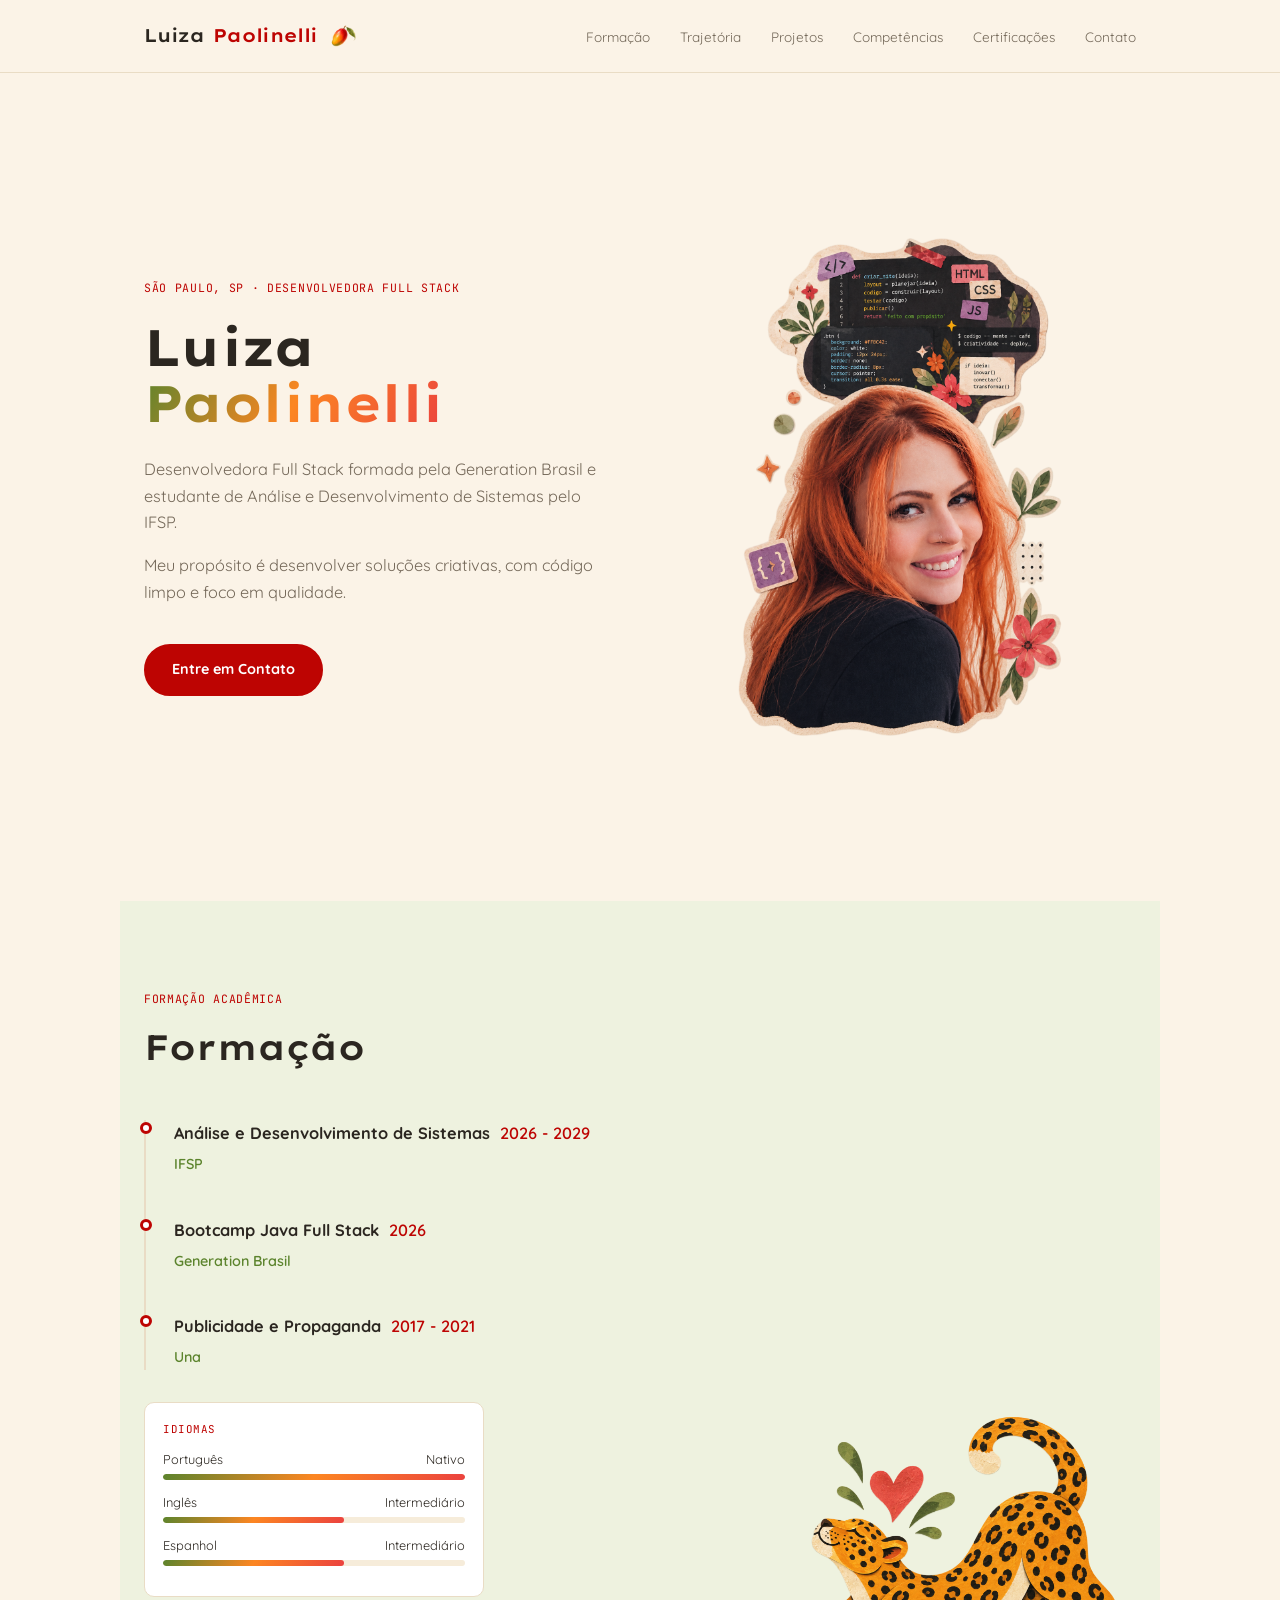
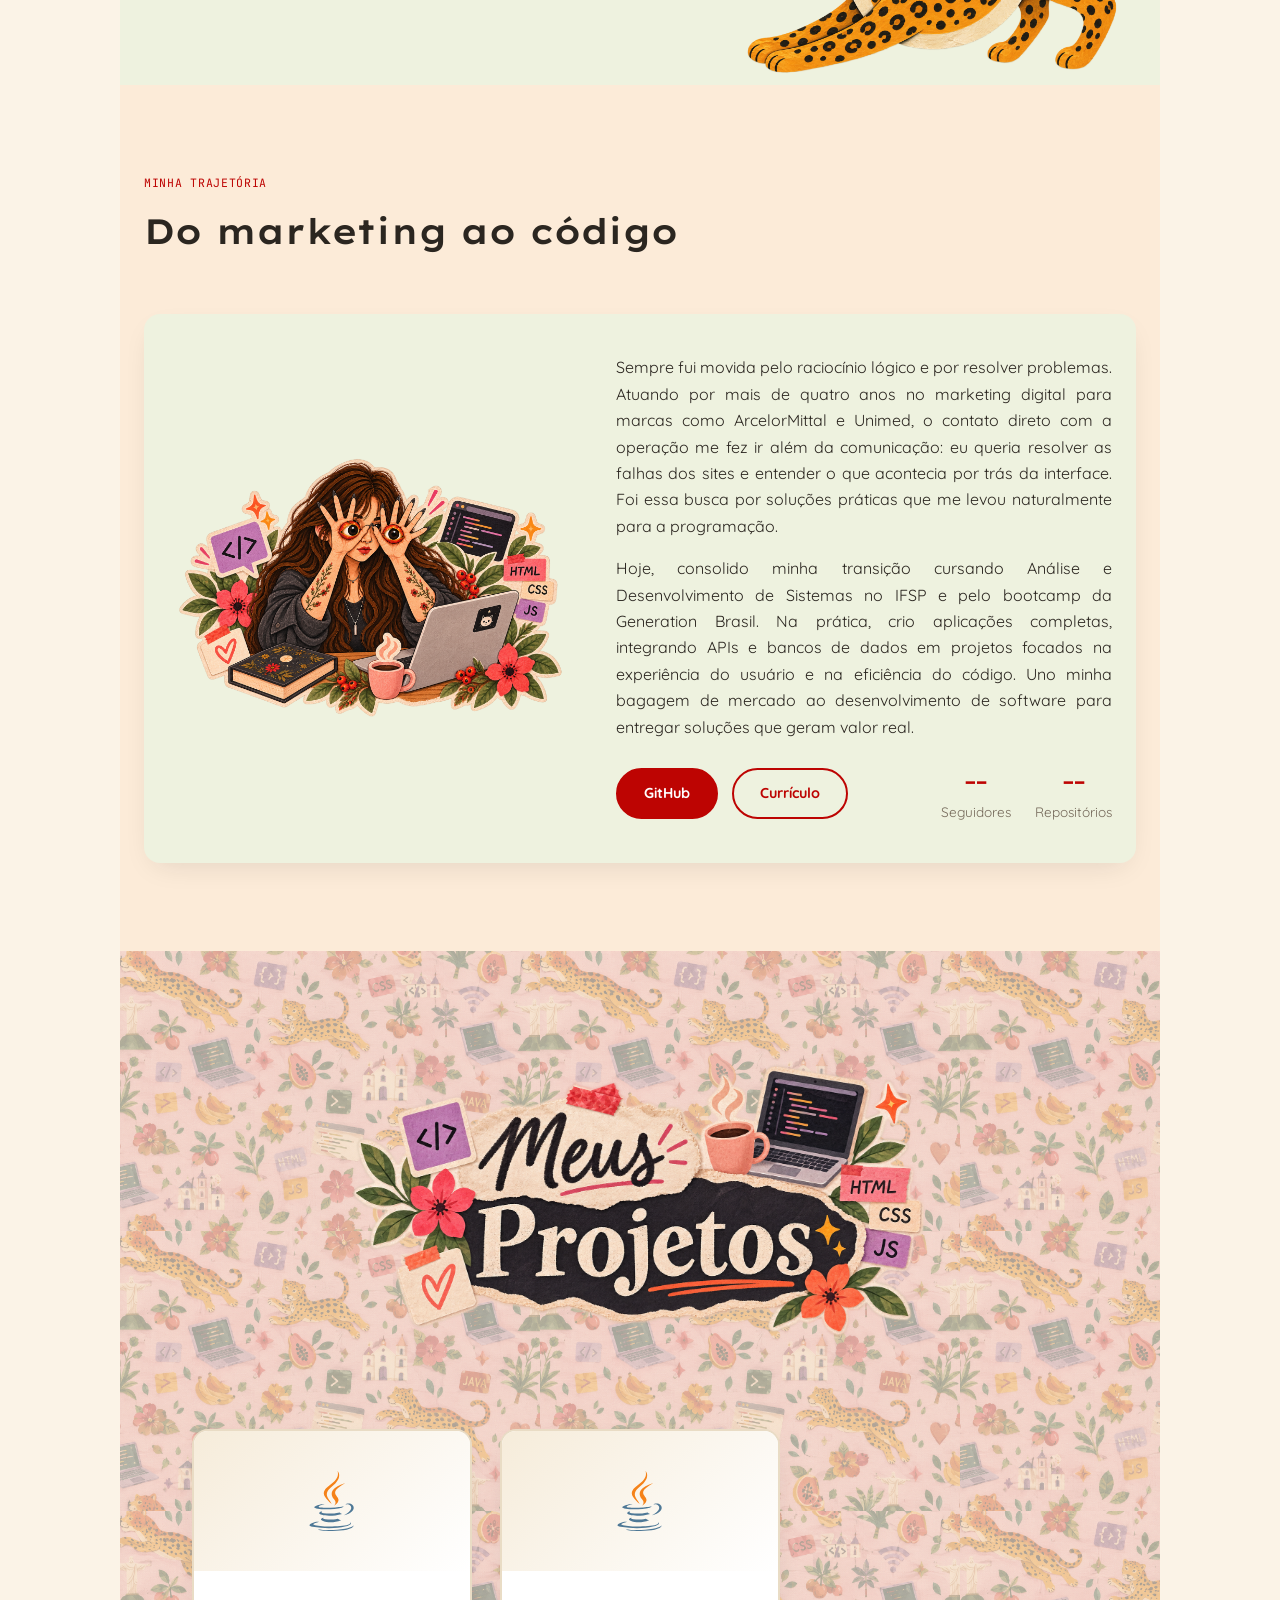
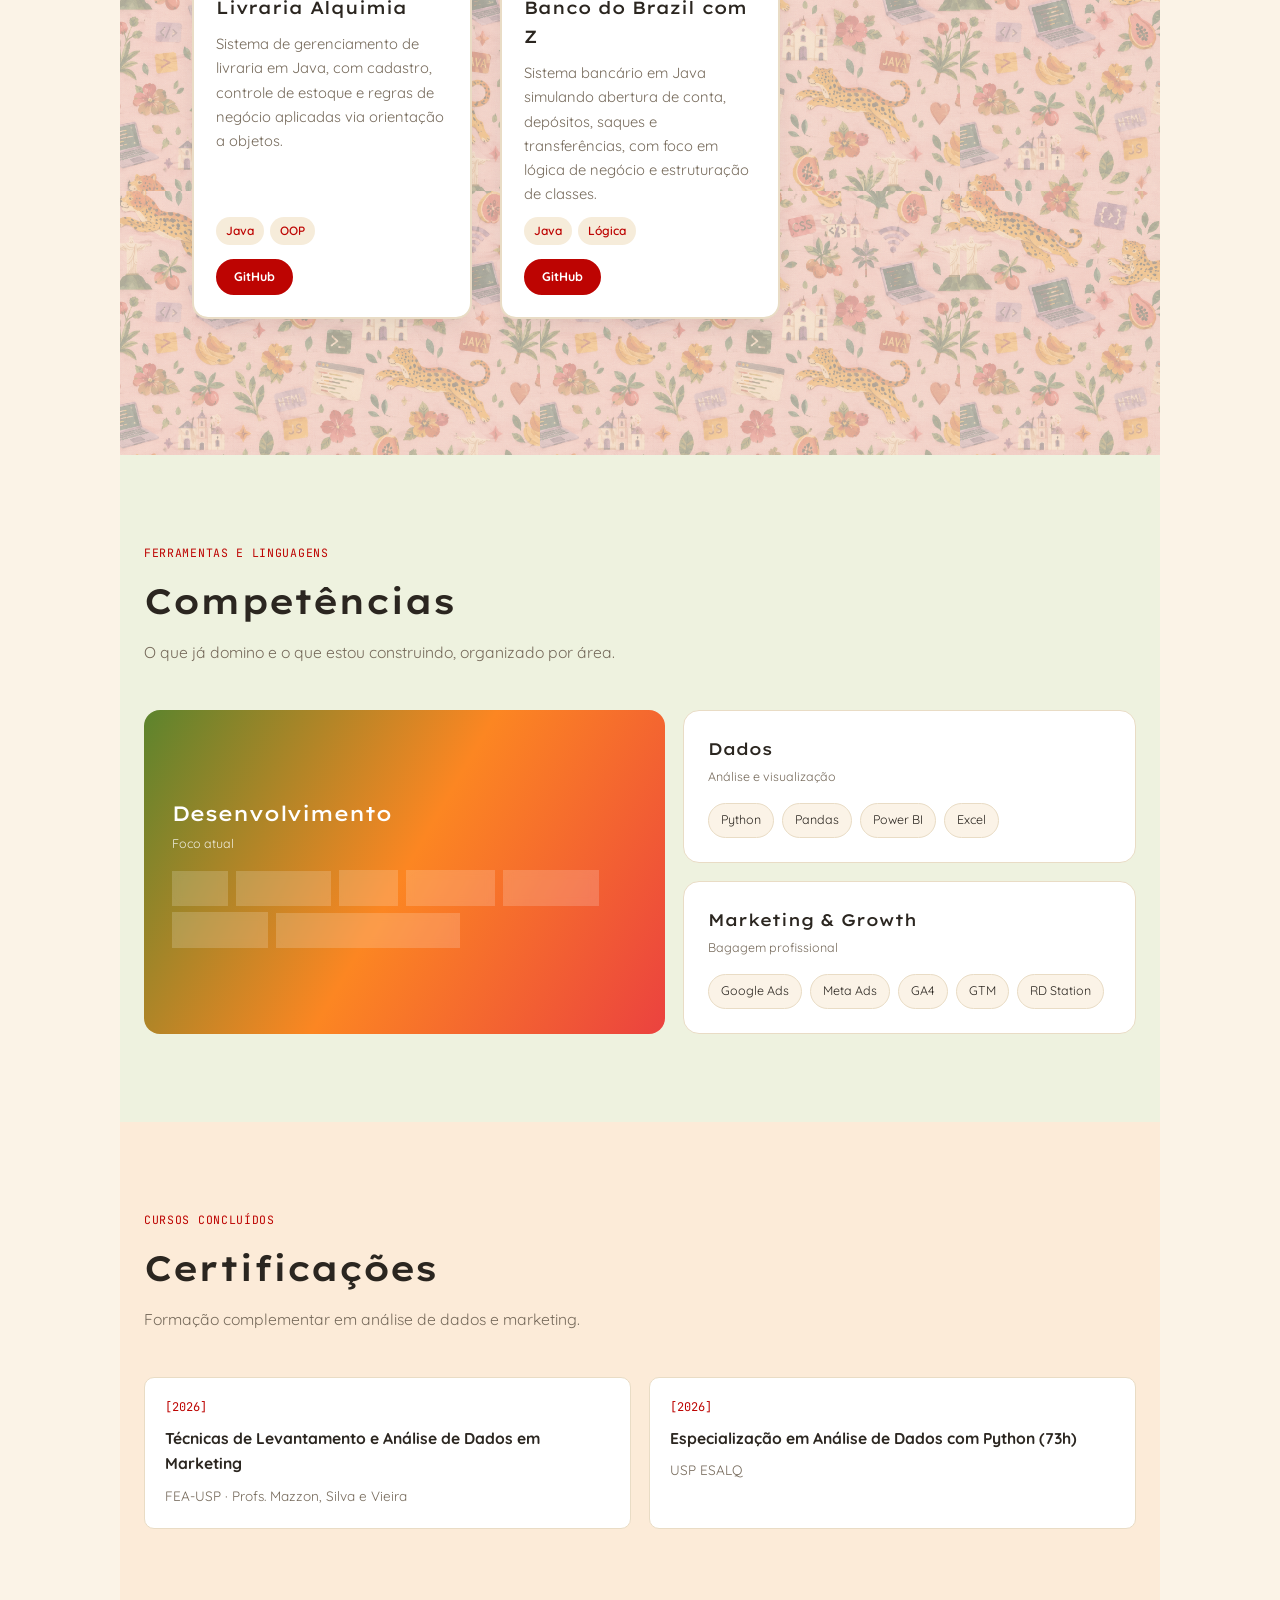
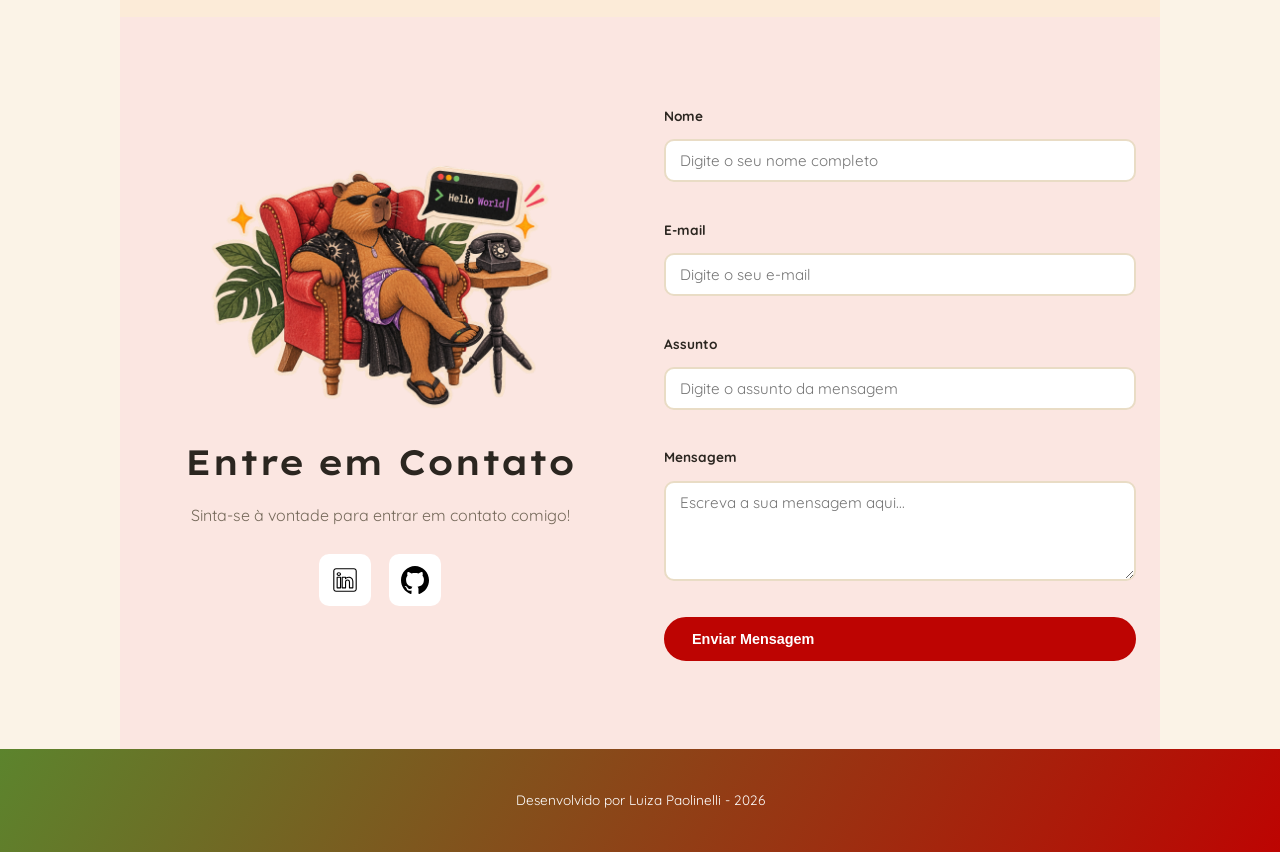
==== commit ef12853b: "fix: redirecionamento do formulário com caminho relativo" ====
--- a/index.html
+++ b/index.html
@@ -309,7 +309,7 @@
       <!-- FORMULÁRIO -->
       <form id="formulario" action="https://formsubmit.co/luizavpg@gmail.com" method="POST">
 
-        <input type="hidden" name="_next" value="http://localhost:5500/success.html">
+        <input type="hidden" name="_next" value="success.html">
         <input type="hidden" name="_captcha" value="false">
 
         <label for="nome">Nome</label>
--- a/assets/css/styles.css
+++ b/assets/css/styles.css
@@ -112,8 +112,22 @@
   position: relative;
   z-index: 1;
 }
+
+/* ===== CORREÇÃO 1: onça reaparece embaixo, centralizada, no mobile ===== */
 @media (max-width: 1000px){
-  .formacao-onca{ display: none; }
+  #formacao{
+    display: flex;
+    flex-direction: column;
+  }
+  .formacao-onca{
+    display: block;
+    position: static;   /* sai do absolute que a escondia fora da tela */
+    order: 99;           /* joga pro final do container flex, após o info-card */
+    width: 260px;
+    max-width: 70%;
+    margin: 40px auto 0;
+    opacity: 0.95;
+  }
 }
 
 /* ---------- HEADER / NAV ---------- */
@@ -279,8 +293,15 @@
 .data-number{ font-family: var(--font-mono); font-size: 1.4rem; font-weight:700; color: var(--red-deep); }
 .data-label{ font-size: 0.85rem; color: var(--muted); }
 
+/* ===== CORREÇÃO 2: imagem da trajetória centralizada, sem espaço vazio ===== */
 @media (max-width: 860px){
   .about-body{ flex-direction:column; text-align:center; padding: 24px; }
+  .about-image{
+    flex: 0 0 auto;      /* remove o basis de 400px que virava altura no eixo vertical */
+    width: 100%;
+    max-width: 320px;
+    margin: 0 auto;
+  }
   .about-buttons-data{ flex-direction:column; align-items:stretch; }
   .data-container{ justify-content:center; }
 }
@@ -545,4 +566,4 @@
     text-align: center;
     padding: 40px 24px;
   }
-}
+}
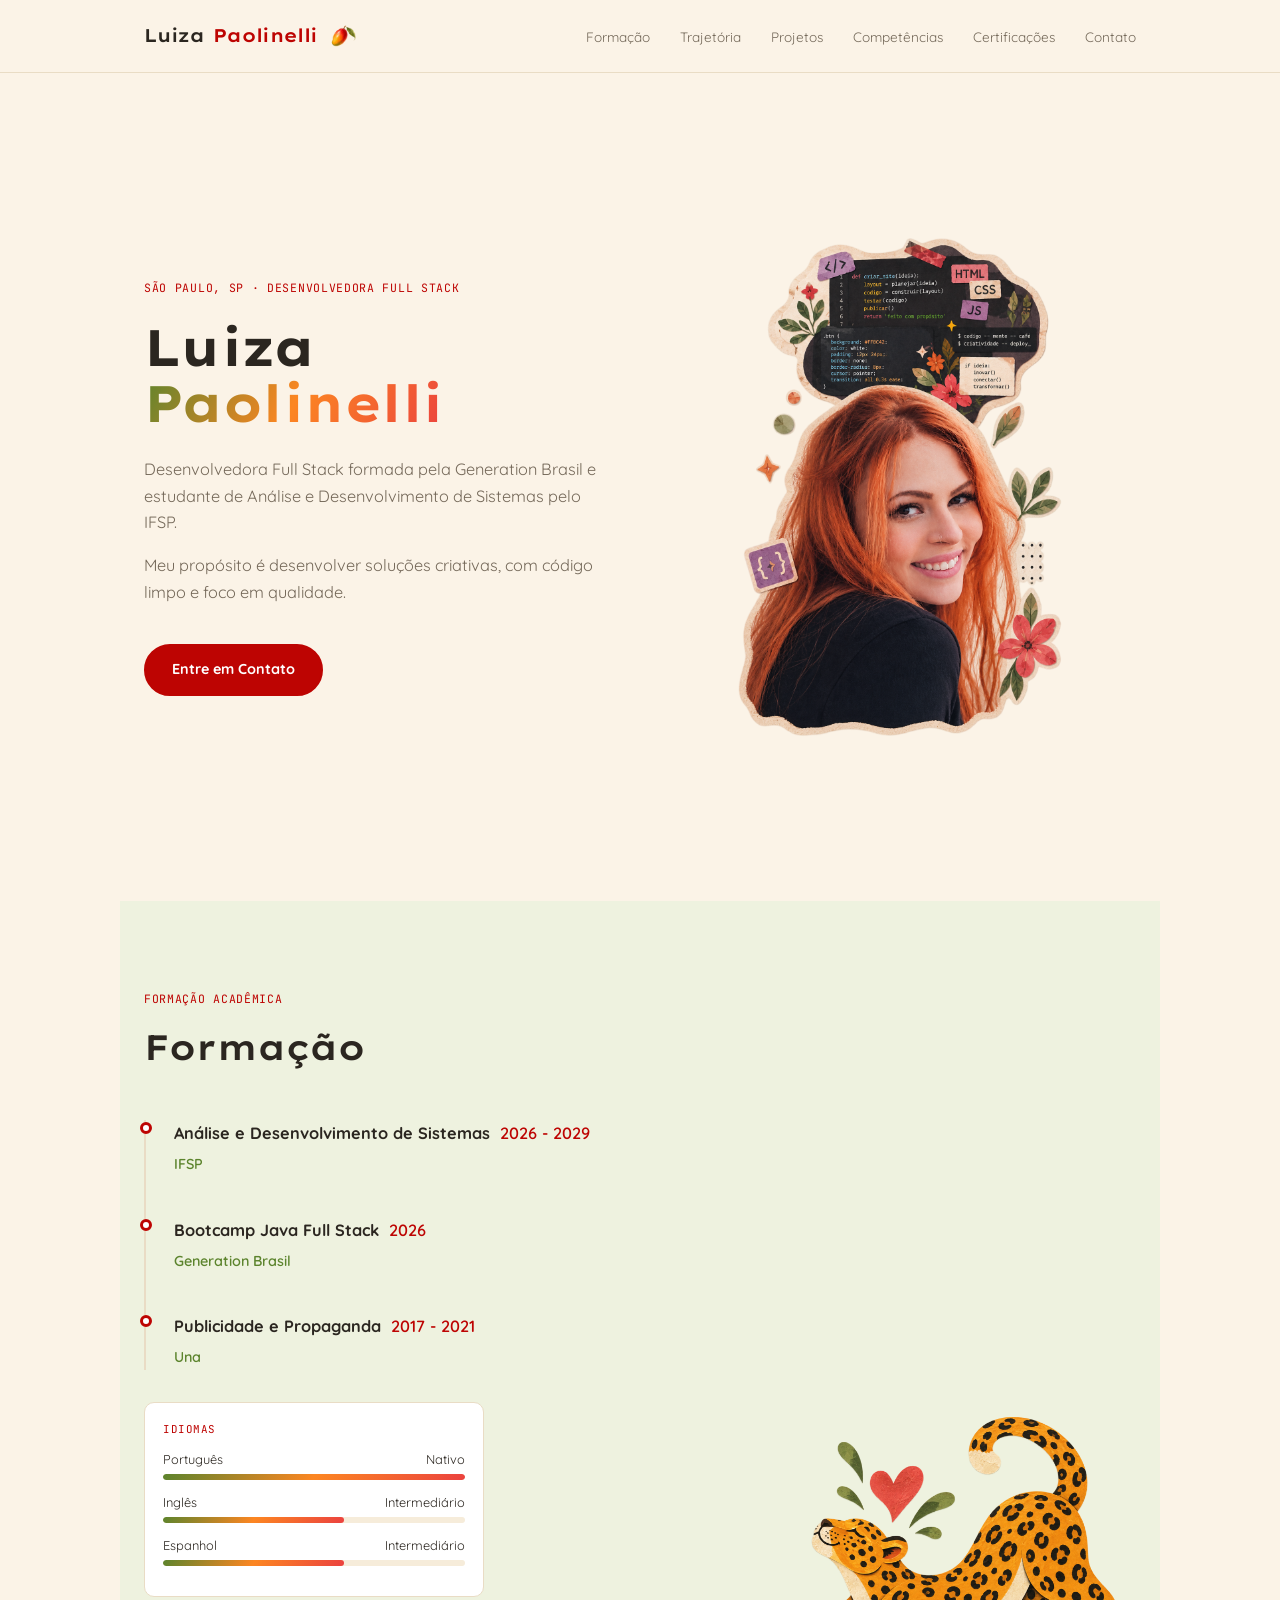
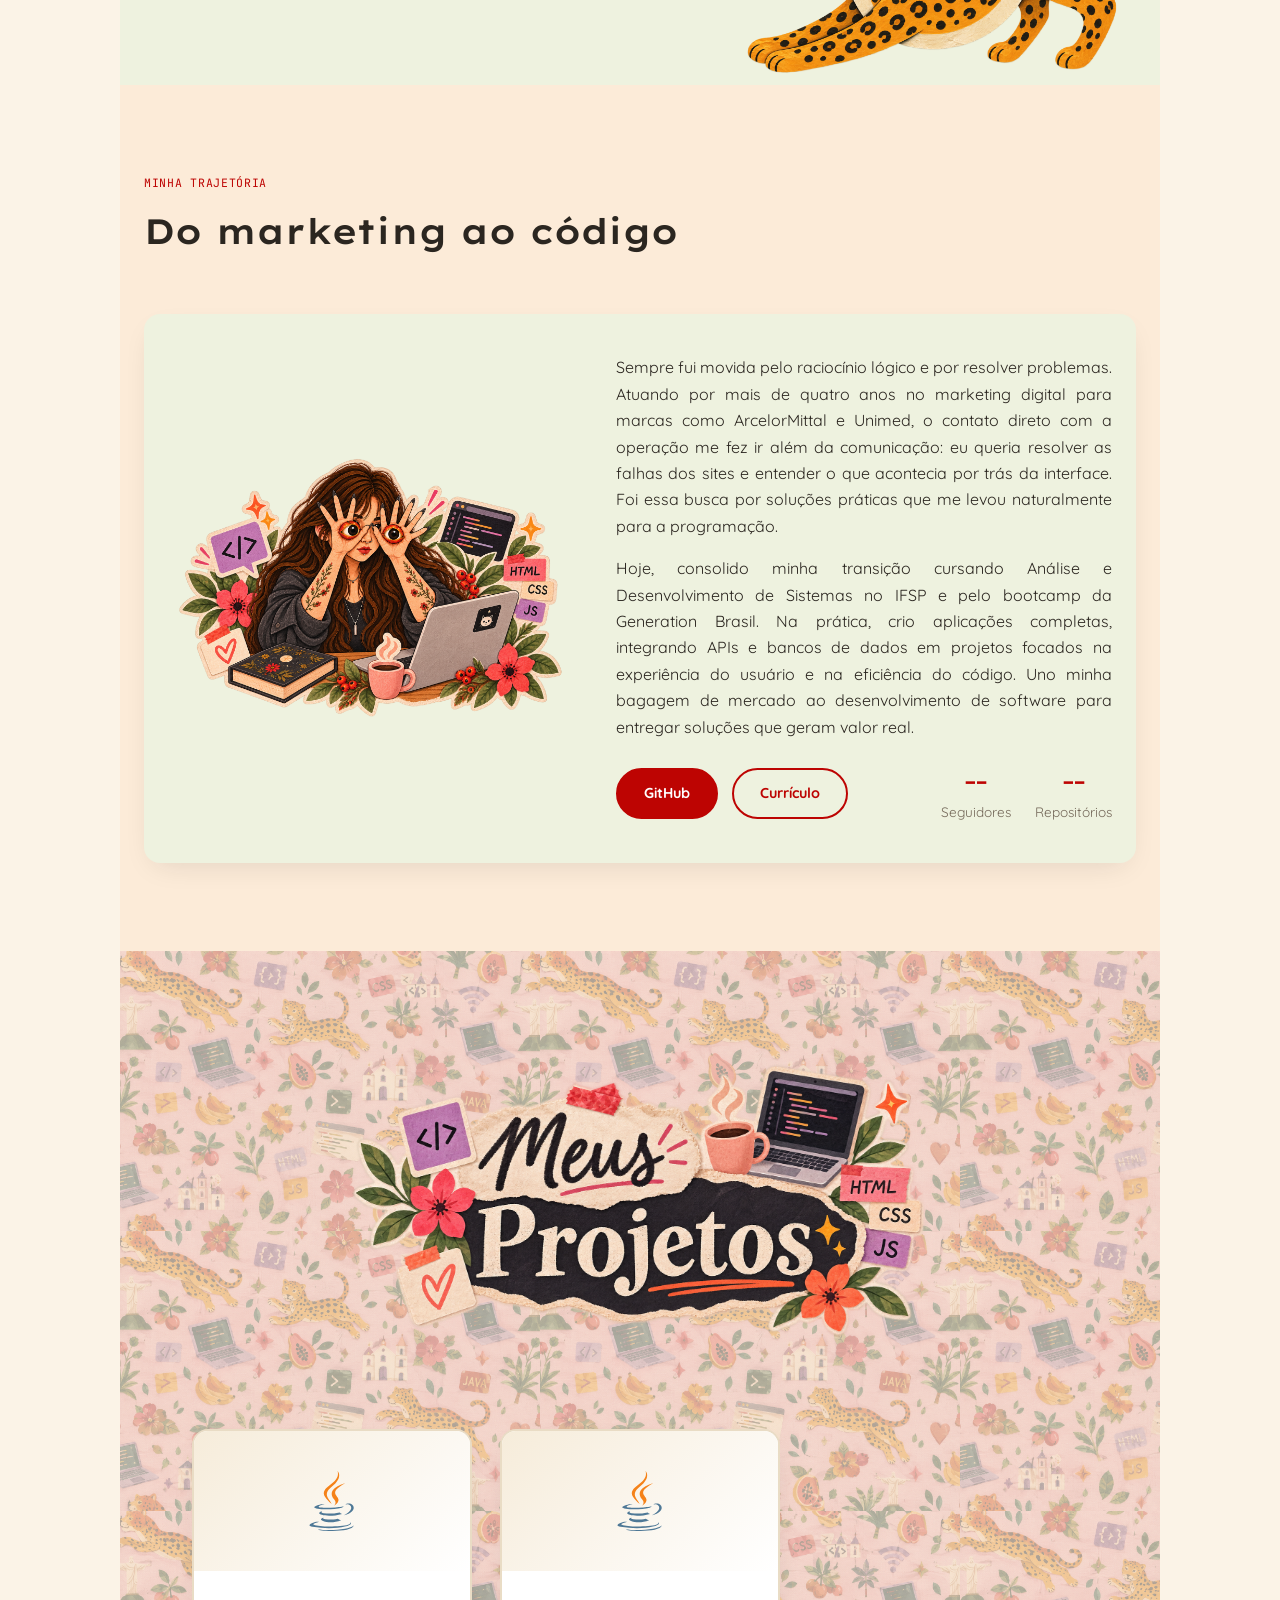
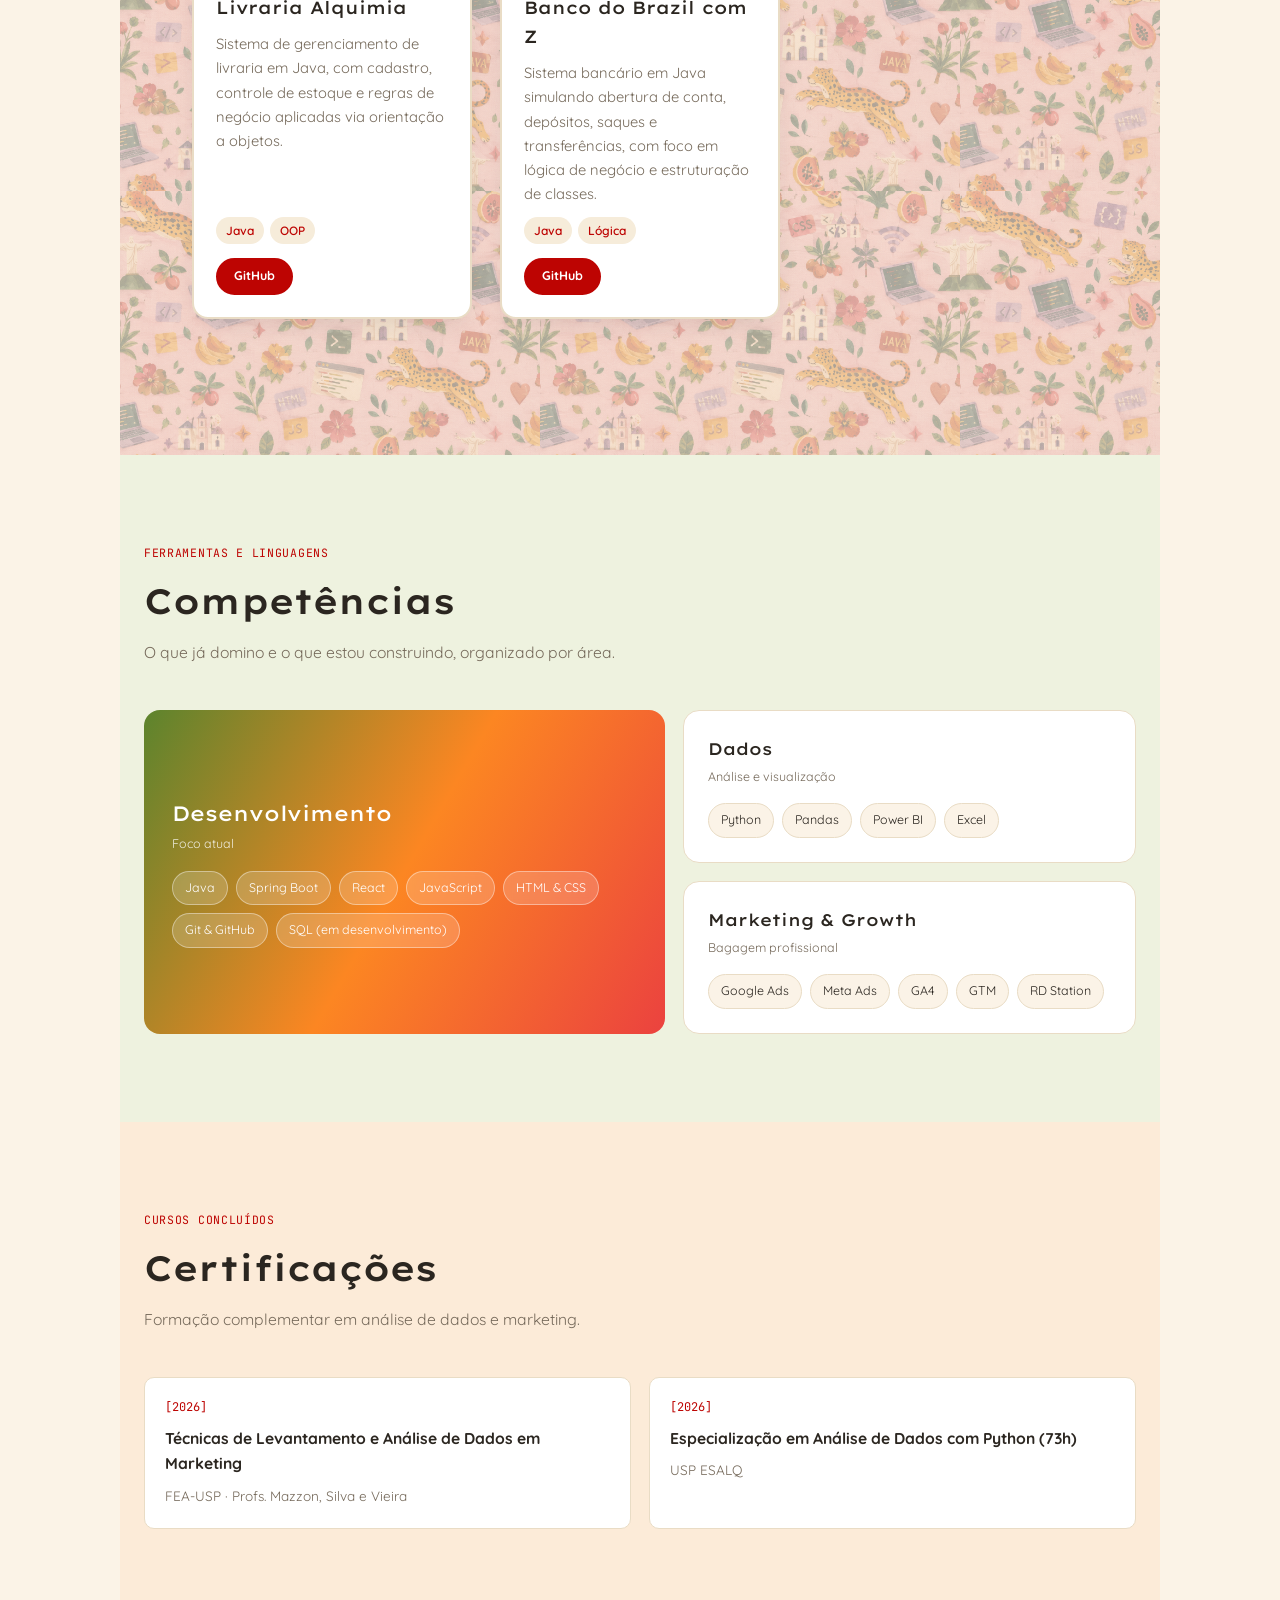
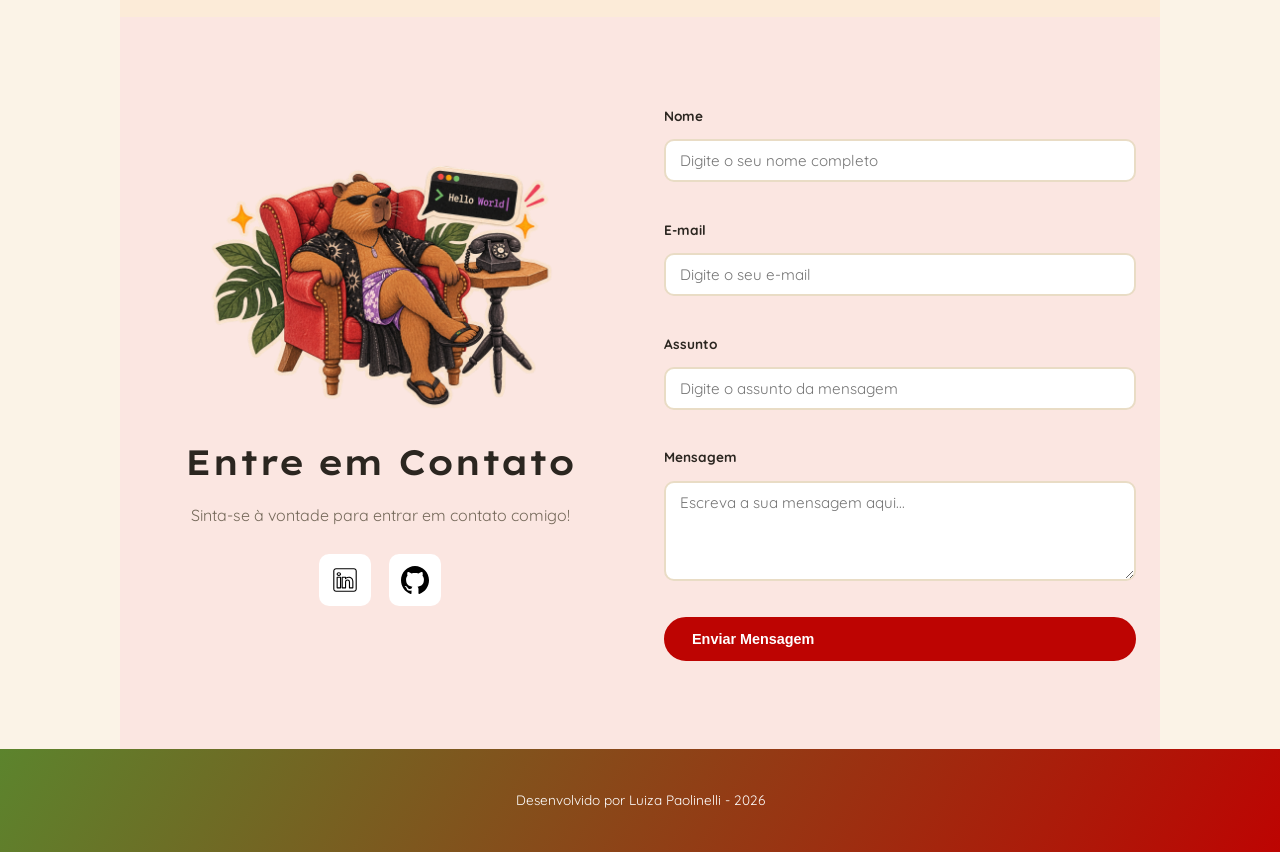
==== commit 6db413d8: "fix: redirecionamento do formulário com caminho relativo" ====
--- a/index.html
+++ b/index.html
@@ -309,7 +309,7 @@
       <!-- FORMULÁRIO -->
       <form id="formulario" action="https://formsubmit.co/luizavpg@gmail.com" method="POST">
 
-        <input type="hidden" name="_next" value="success.html">
+        <input type="hidden" name="_next" value="https://luizavpg.github.io/Portifolio/success.html">
         <input type="hidden" name="_captcha" value="false">
 
         <label for="nome">Nome</label>
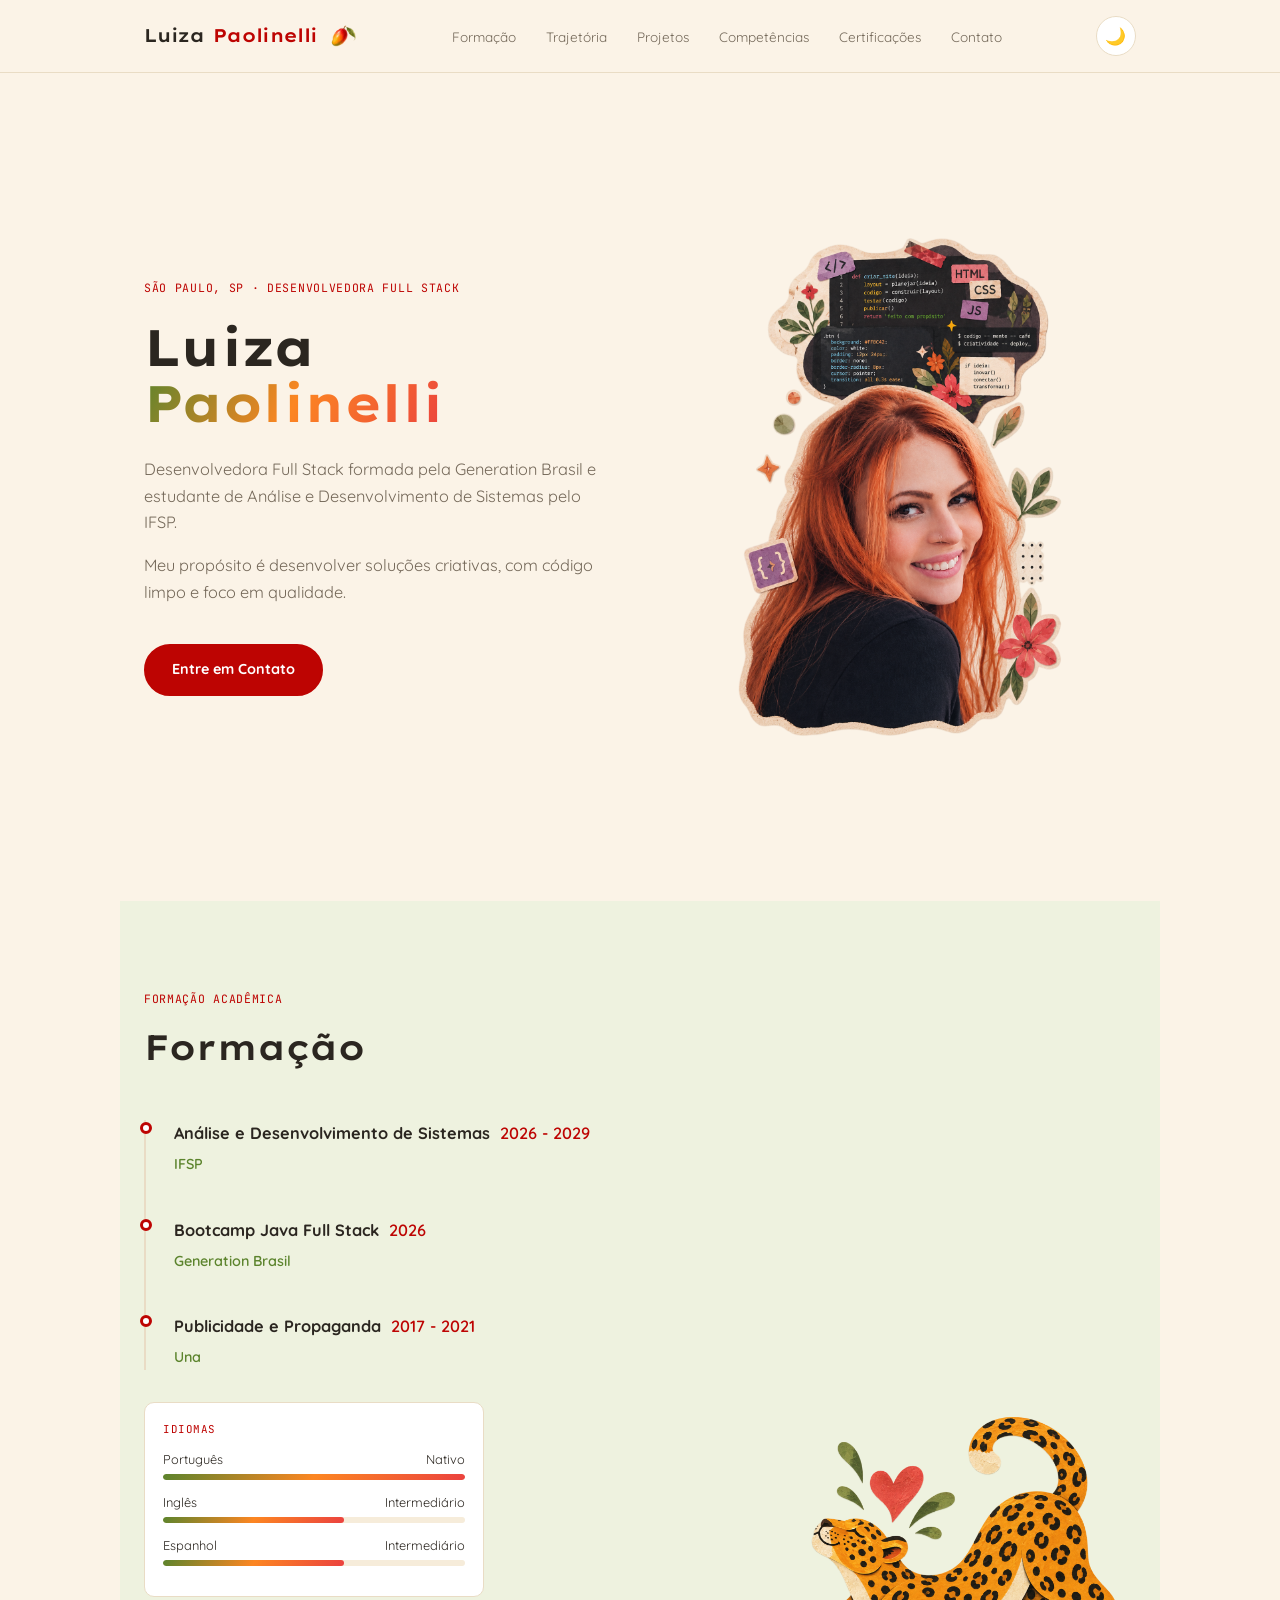
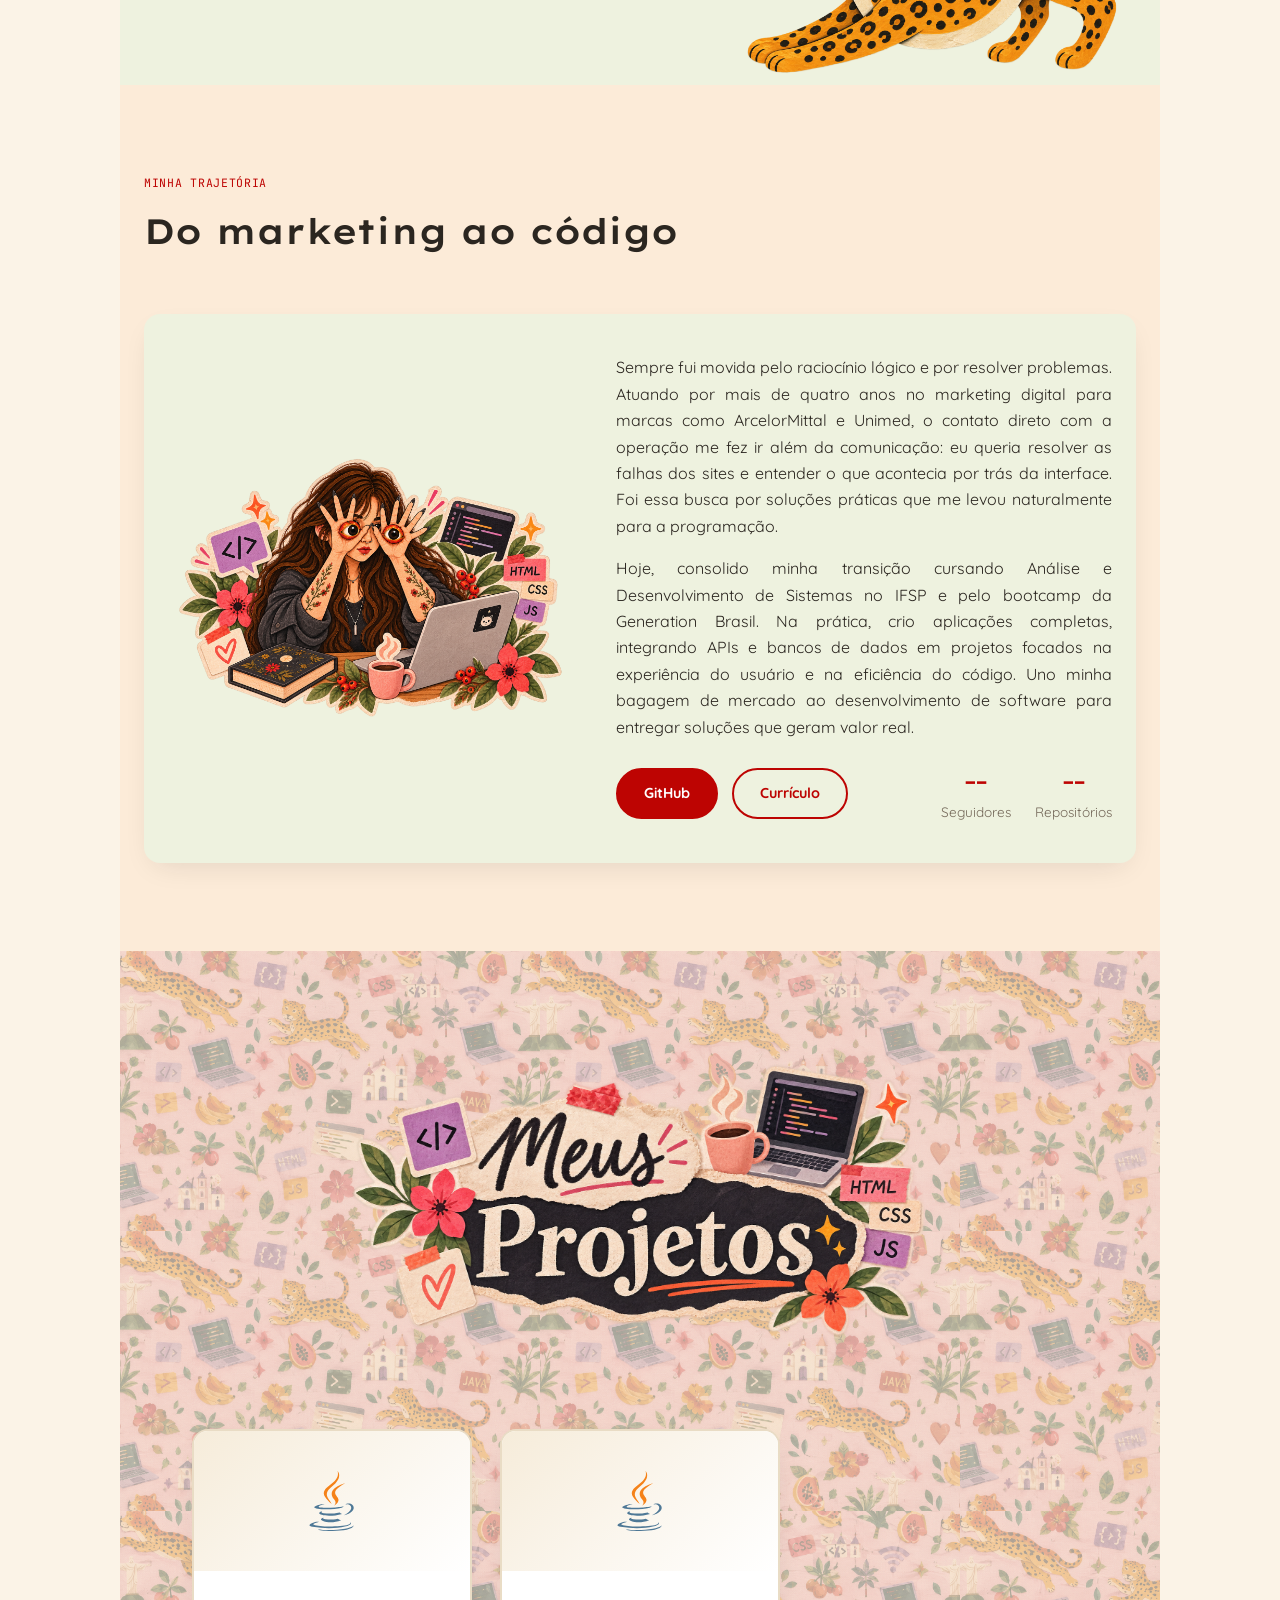
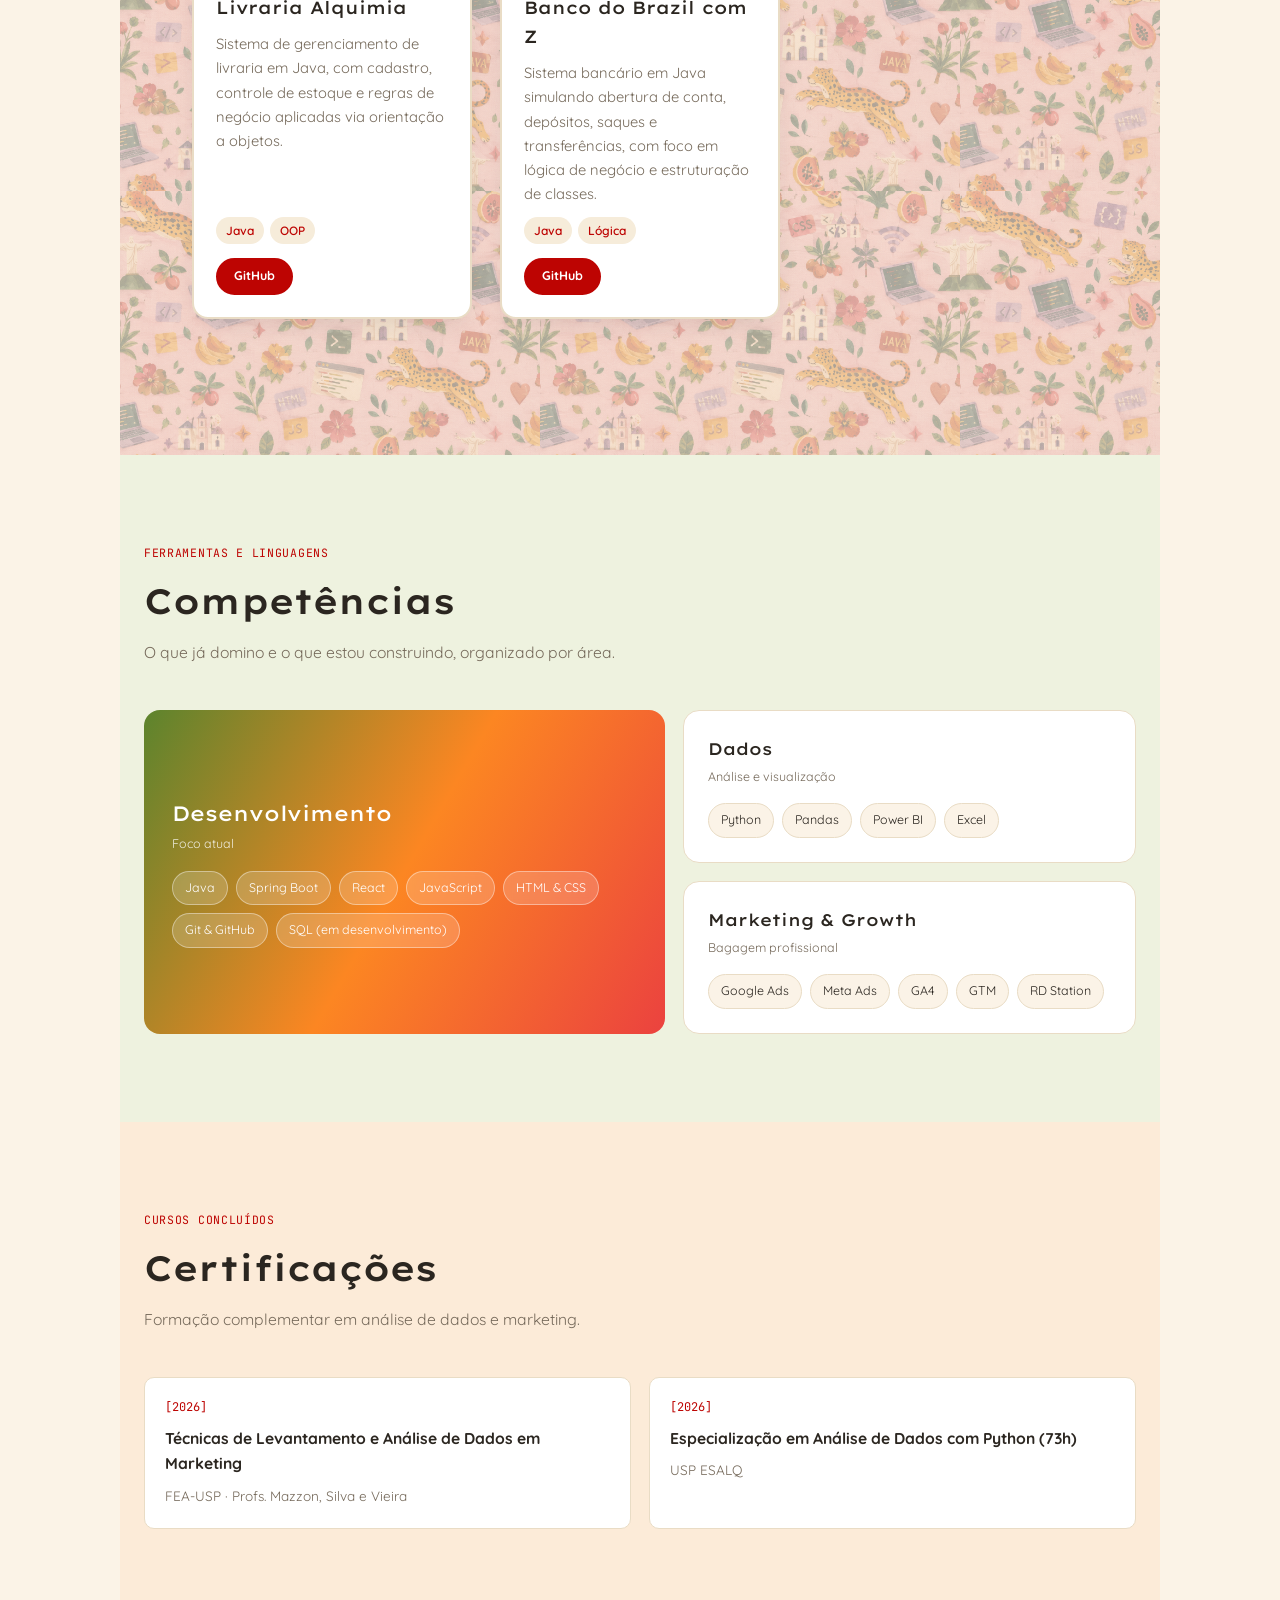
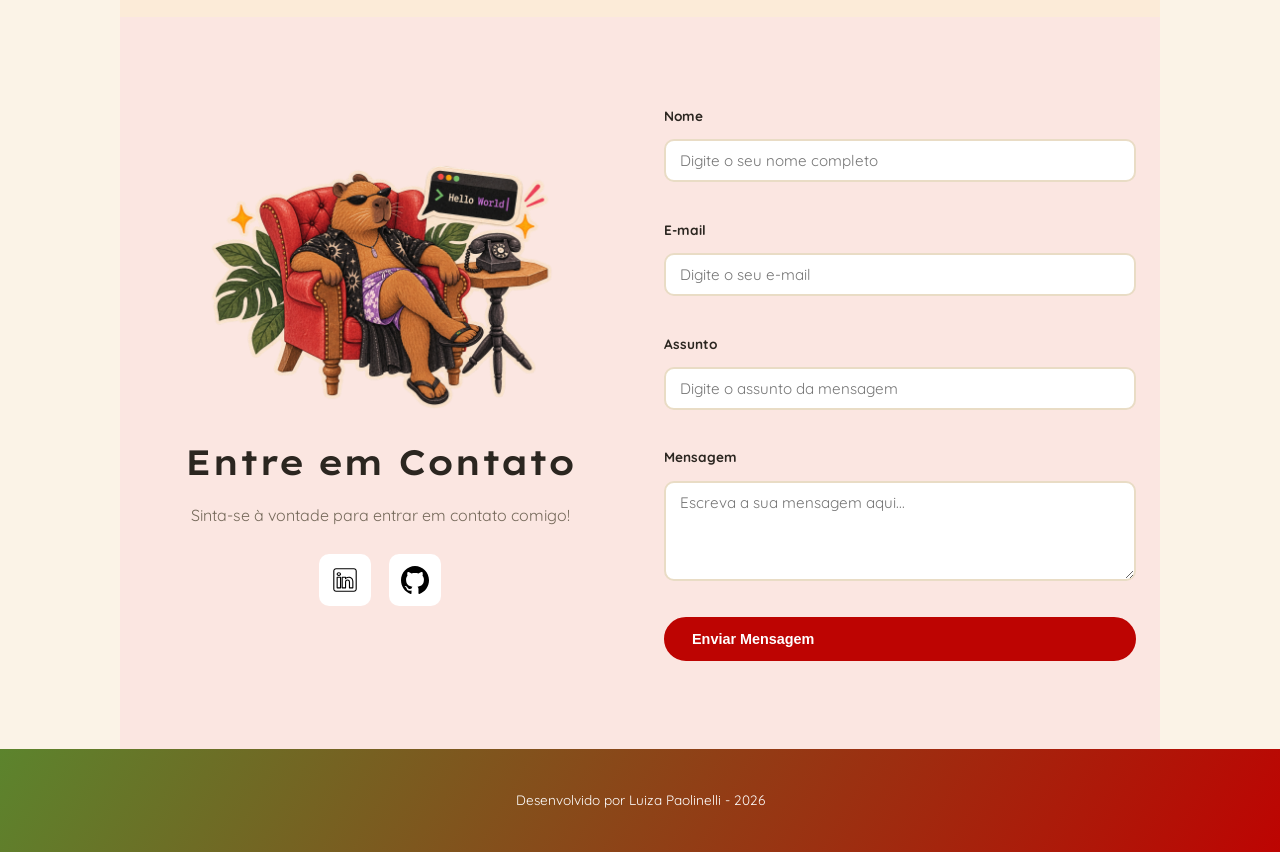
==== commit 310bd4e1: "dark mode" ====
--- a/index.html
+++ b/index.html
@@ -4,6 +4,12 @@
 <head>
 
   <meta charset="UTF-8">
+  <script>
+    (function() {
+      const tema = localStorage.getItem('luiza-portfolio-theme');
+      if (tema === 'dark') document.documentElement.setAttribute('data-theme', 'dark');
+    })();
+  </script>
   <meta name="viewport" content="width=device-width, initial-scale=1.0">
   <meta name="author" content="Luiza Paolinelli">
   <meta name="description" content="Portfólio da Luiza Paolinelli, desenvolvedora Full Stack especializada em criar experiências digitais incríveis. Conheça meus projetos e entre em contato.">
@@ -33,7 +39,6 @@
         Luiza <span>Paolinelli</span>
         <img src="./assets/img/manga.png" alt="Logo Luiza Paolinelli" class="brand-logo">
       </a>
-      <button class="nav-toggle" id="navToggle" aria-label="Abrir menu" aria-expanded="false">☰</button>
       <nav>
         <ul class="nav-links" id="navLinks">
           <li><a href="#formacao">Formação</a></li>
@@ -44,6 +49,10 @@
           <li><a href="#contato">Contato</a></li>
         </ul>
       </nav>
+      <div class="header-actions">
+        <button class="theme-toggle" id="themeToggle" aria-label="Alternar modo escuro">🌙</button>
+        <button class="nav-toggle" id="navToggle" aria-label="Abrir menu" aria-expanded="false">☰</button>
+      </div>
     </div>
   </header>
 
@@ -67,14 +76,16 @@
 
       <!-- IMAGEM -->
       <figure class="hero-image">
-        <img src="./assets/img/myprofile.png" alt="Foto do autor." class="float-animation">
+        <img src="./assets/img/myprofile-light.png" alt="Foto do autor." class="float-animation theme-img-light">
+        <img src="./assets/img/myprofile-dark.png" alt="Foto do autor." class="float-animation theme-img-dark">
       </figure>
 
     </section>
 
     <!-- Seção de Formação -->
     <section id="formacao" class="wrap reveal">
-      <img src="./assets/img/onca.png" alt="" class="formacao-onca" aria-hidden="true">
+      <img src="./assets/img/onca-light.png" alt="" class="formacao-onca theme-img-light" aria-hidden="true">
+      <img src="./assets/img/onca-dark.png" alt="" class="formacao-onca theme-img-dark" aria-hidden="true">
       <div class="section-head">
         <span class="eyebrow">Formação acadêmica</span>
         <h2>Formação</h2>
@@ -131,7 +142,8 @@
 
       <div class="about-body">
         <figure class="about-image">
-          <img src="./assets/img/teste 1.png" alt="Foto do perfil">
+          <img src="./assets/img/trajetoria-light.png" alt="Foto do perfil" class="theme-img-light">
+          <img src="./assets/img/trajetoria-dark.png" alt="Foto do perfil" class="theme-img-dark">
         </figure>
 
         <article class="about-content">
@@ -291,7 +303,8 @@
 
       <!-- COLUNA ESQUERDA: TEXTO + REDES SOCIAIS, COM IMAGEM DECORATIVA -->
       <article class="contact-info">
-        <img src="./assets/img/capi.png" alt="" class="contact-capi" aria-hidden="true">
+        <img src="./assets/img/capi-light.png" alt="" class="contact-capi theme-img-light" aria-hidden="true">
+        <img src="./assets/img/capi-dark.png" alt="" class="contact-capi theme-img-dark" aria-hidden="true">
 
         <h2>Entre em Contato</h2>
         <p>Sinta-se à vontade para entrar em contato comigo!</p>
@@ -309,7 +322,7 @@
       <!-- FORMULÁRIO -->
       <form id="formulario" action="https://formsubmit.co/luizavpg@gmail.com" method="POST">
 
-        <input type="hidden" name="_next" value="https://luizavpg.github.io/Portifolio/success.html">
+        <input type="hidden" name="_next" value="https://luizavpg-bit.github.io/resume/success.html">
         <input type="hidden" name="_captcha" value="false">
 
         <label for="nome">Nome</label>
--- a/assets/css/styles.css
+++ b/assets/css/styles.css
@@ -87,7 +87,7 @@
 #projetos{
   background:
     linear-gradient(rgba(251,243,231,0.62), rgba(251,243,231,0.62)),
-    url('../img/padrao-projetos.png');
+    url('../img/padrao-projetos-light.png');
   background-size: 420px auto;
   background-repeat: repeat;
 }
@@ -136,6 +136,7 @@
   background: rgba(251,243,231,0.9);
   backdrop-filter: blur(10px);
   border-bottom: 1px solid var(--line);
+  transition: background-color .2s ease;
 }
 header .wrap{ display:flex; align-items:center; justify-content:space-between; height:72px; padding-top:0; padding-bottom:0; }
 
@@ -169,6 +170,21 @@
   background: var(--gradient); transition: width .25s ease;
 }
 .nav-links a:hover::after{ width: 100%; }
+
+.header-actions{
+  display: flex;
+  align-items: center;
+  gap: 10px;
+}
+
+.theme-toggle{
+  width: 40px; height: 40px; border-radius: 50%;
+  border: 1px solid var(--line); background: var(--surface);
+  display: flex; align-items: center; justify-content: center;
+  cursor: pointer; font-size: 1.05rem; color: var(--red-deep);
+  transition: transform .2s ease, background-color .2s ease, border-color .2s ease;
+}
+.theme-toggle:hover{ transform: scale(1.08); border-color: var(--red-deep); }
 
 .nav-toggle{
   display:none; width: 40px; height: 40px; border-radius: 50%;
@@ -490,6 +506,7 @@
   width:100%; padding: 10px 14px; border: 2px solid var(--line); border-radius: var(--radius-sm);
   font-family: inherit; font-size: 0.95rem; transition: border-color .2s;
   background: var(--surface);
+  color: var(--ink);
 }
 form input:focus, form textarea:focus{ border-color: var(--red-deep); outline:none; }
 form textarea{ min-height: 100px; resize: vertical; }
@@ -566,4 +583,51 @@
     text-align: center;
     padding: 40px 24px;
   }
+}
+
+/* ---------- MODO ESCURO ---------- */
+[data-theme="dark"]{
+  --bg:            #1A1420;
+  --surface:       #241B2E;
+  --surface-soft:  #2E2238;
+  --green:         #7FB84A;
+  --orange:        #FFA04D;
+  --red-deep:      #FF6B68;
+  --red:           #FF7D7A;
+  --gray-light:    #2A2A2A;
+  --ink:           #F5EFE8;
+  --muted:         #C2B8AC;
+  --line:          #3A2E44;
+  --accent-purple: #500185;
+  --gradient: linear-gradient(120deg, var(--accent-purple), var(--orange), var(--red));
+
+  --tint-cream: #1A1420;
+  --tint-green: #1E2418;
+  --tint-peach: #241A12;
+  --tint-rose:  #2A1620;
+}
+
+[data-theme="dark"] header{
+  background: rgba(26,20,32,0.9);
+}
+
+[data-theme="dark"] .skills-card.primary{
+  background: linear-gradient(135deg, var(--accent-purple), var(--red-deep));
+}
+
+[data-theme="dark"] .social-icon img{
+  filter: brightness(0) invert(1);
+}
+
+/* Ilustrações que trocam conforme o tema */
+.theme-img-dark{ display: none; }
+[data-theme="dark"] .theme-img-light{ display: none; }
+[data-theme="dark"] .theme-img-dark{ display: block; }
+
+[data-theme="dark"] #projetos{
+  background:
+    linear-gradient(rgba(26,20,32,0.72), rgba(26,20,32,0.72)),
+    url('../img/padrao-projetos-dark.png');
+  background-size: 420px auto;
+  background-repeat: repeat;
 }
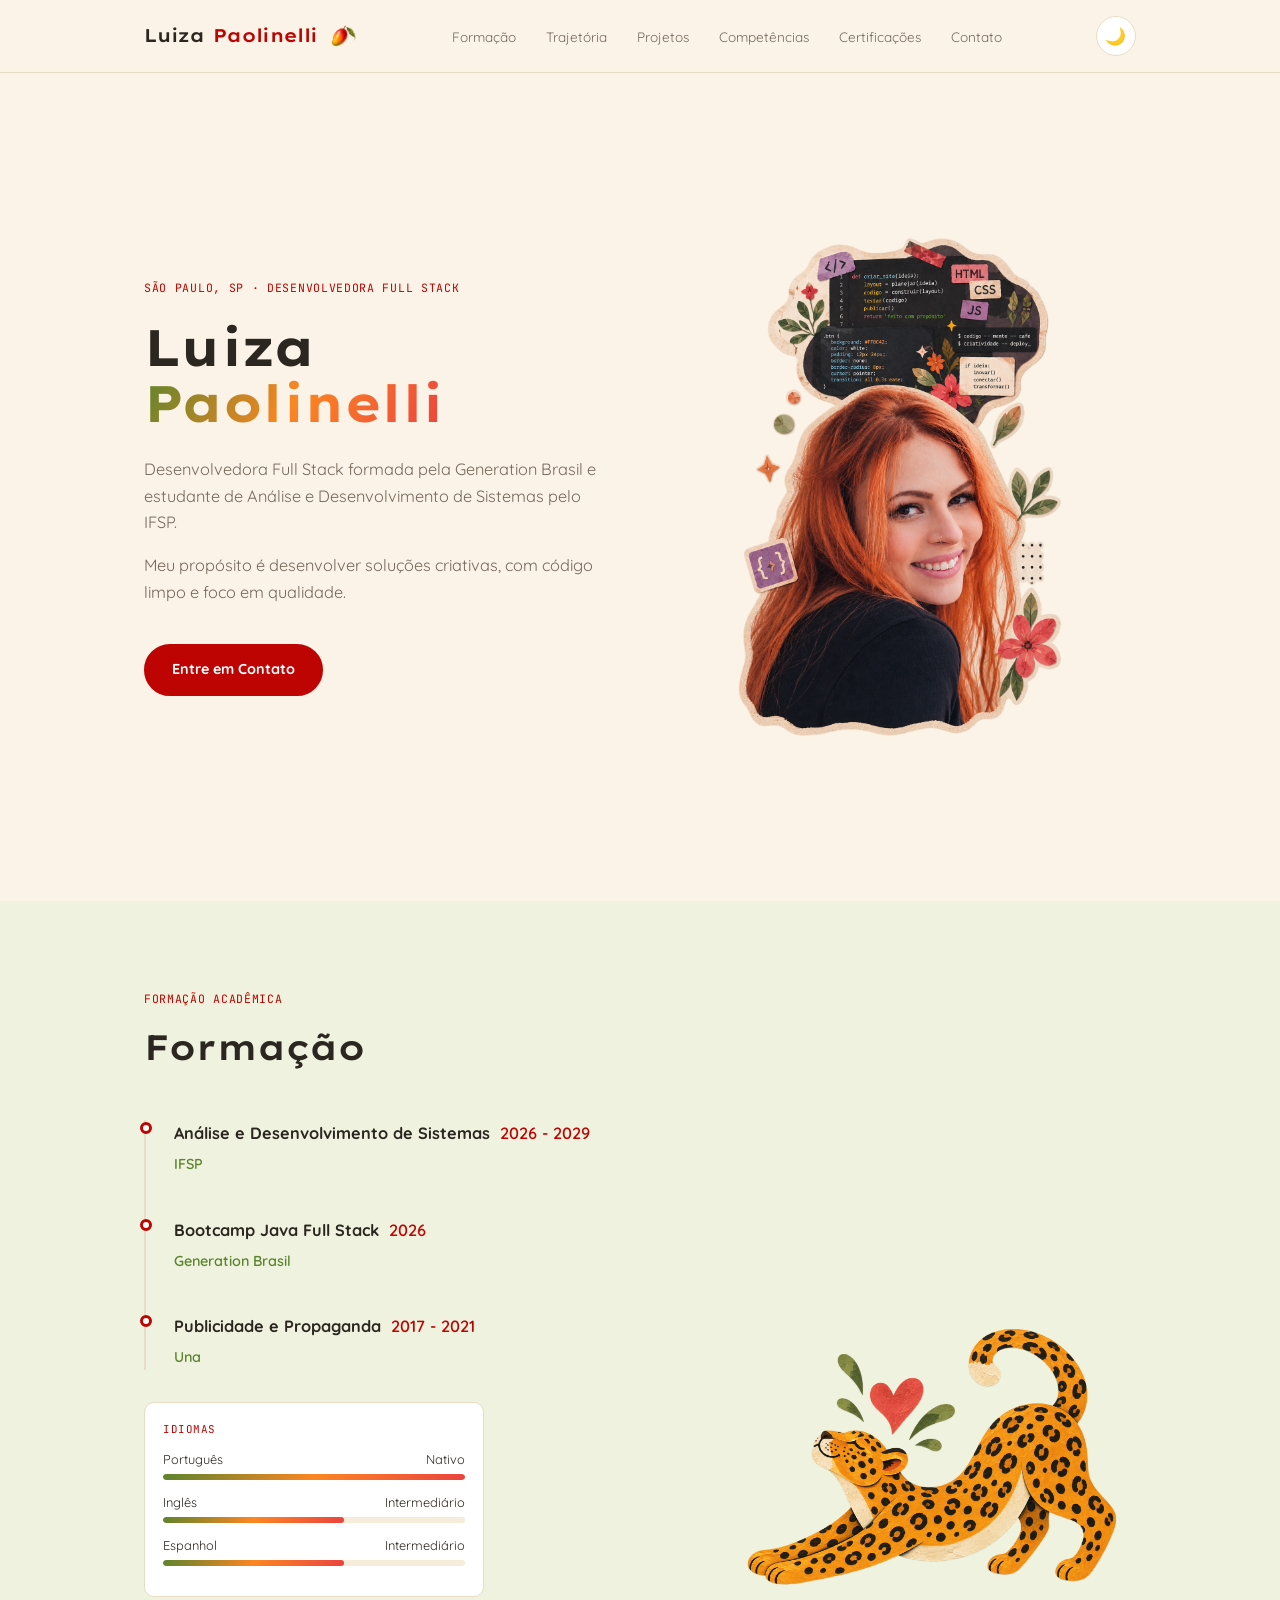
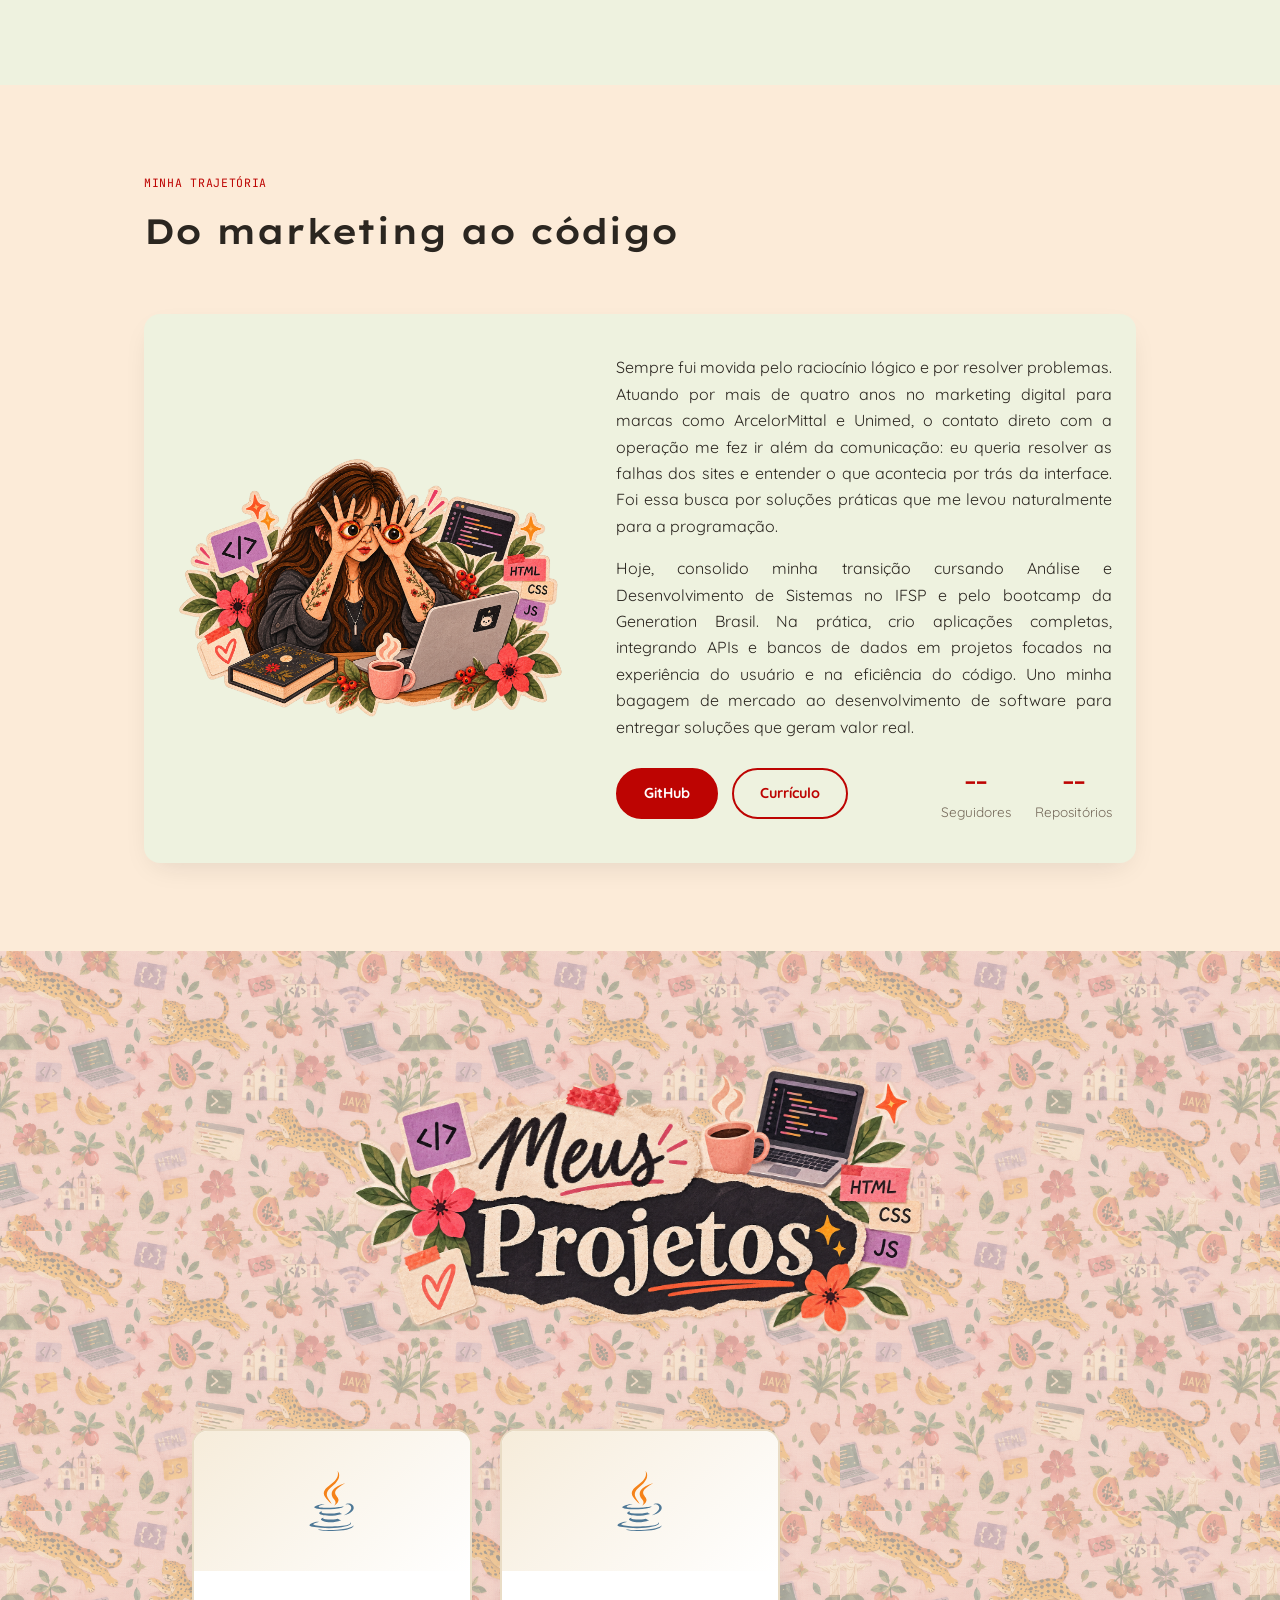
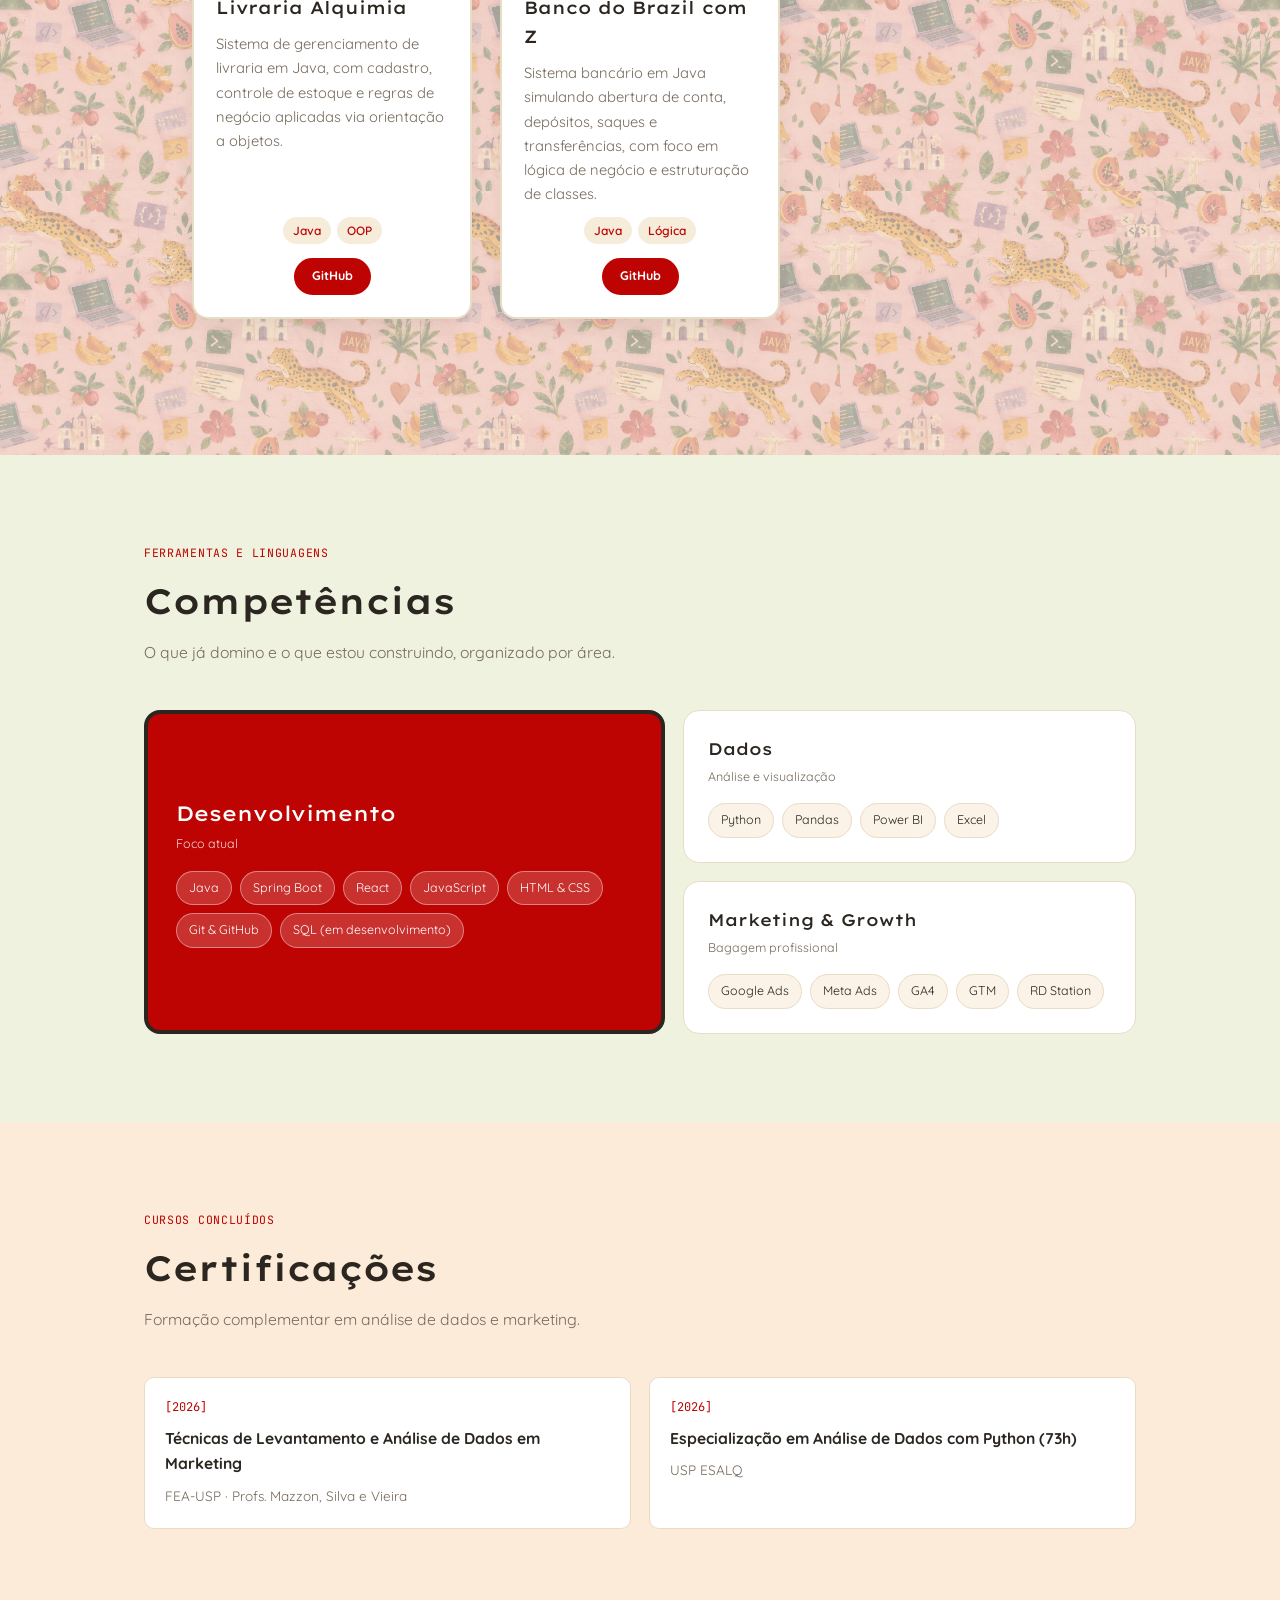
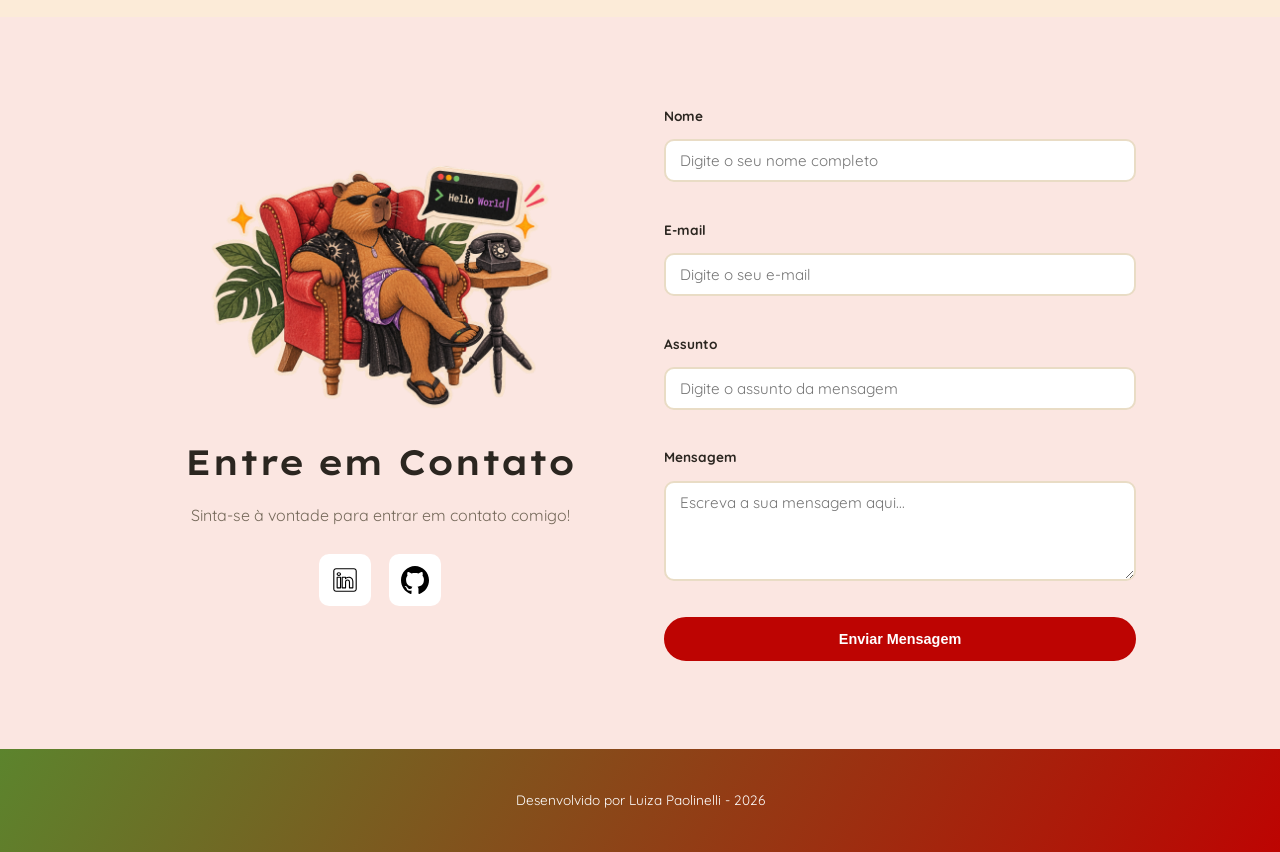
==== commit 7d7338d3: "atualizando layoult" ====
--- a/index.html
+++ b/index.html
@@ -2,7 +2,6 @@
 <html lang="pt-br">
 
 <head>
-
   <meta charset="UTF-8">
   <script>
     (function() {
@@ -17,22 +16,20 @@
 
   <link rel="icon" type="image/svg+xml" href="./assets/img/favicon.svg">
 
-  <!-- Fontes do Google -->
   <link rel="preconnect" href="https://fonts.googleapis.com">
   <link rel="preconnect" href="https://fonts.gstatic.com" crossorigin>
   <link href="https://fonts.googleapis.com/css2?family=Lexend+Exa:wght@300;400;500;600;700;800&family=Quicksand:wght@400;500;600;700&family=JetBrains+Mono:wght@400;500&display=swap" rel="stylesheet">
 
-  <!-- SWIPER CSS -->
   <link rel="stylesheet" href="https://cdn.jsdelivr.net/npm/swiper@11/swiper-bundle.min.css">
 
-  <!-- Folha de estilo própria -->
   <link rel="stylesheet" href="./assets/css/styles.css">
 
   <title>Portfólio Luiza Paolinelli</title>
 </head>
 
 <body>
-  <!-- Cabeçalho da Página (header) -->
+
+  <!-- Header -->
   <header>
     <div class="wrap">
       <a class="brand" href="#topo">
@@ -56,25 +53,22 @@
     </div>
   </header>
 
-  <!-- Seção Principal da Página (main) -->
   <main>
 
-    <!-- Seção de Boas vindas -->
+    <!-- Hero -->
     <section id="topo" class="section-container hero-container">
 
-      <!-- BOAS VINDAS -->
       <article class="hero-content">
         <span class="eyebrow">São Paulo, SP · Desenvolvedora Full Stack</span>
         <h1>Luiza<span class="accent"> Paolinelli</span></h1>
         <p class="lede">Desenvolvedora Full Stack formada pela Generation Brasil e estudante de Análise e Desenvolvimento de Sistemas pelo IFSP.</p>
         <p class="lede">Meu propósito é desenvolver soluções criativas, com código limpo e foco em qualidade.</p>
 
-          <div class="buttons-container">
+        <div class="buttons-container">
           <a href="#contato" class="botao">Entre em Contato</a>
         </div>
       </article>
 
-      <!-- IMAGEM -->
       <figure class="hero-image">
         <img src="./assets/img/myprofile-light.png" alt="Foto do autor." class="float-animation theme-img-light">
         <img src="./assets/img/myprofile-dark.png" alt="Foto do autor." class="float-animation theme-img-dark">
@@ -82,281 +76,291 @@
 
     </section>
 
-    <!-- Seção de Formação -->
-    <section id="formacao" class="wrap reveal">
-      <img src="./assets/img/onca-light.png" alt="" class="formacao-onca theme-img-light" aria-hidden="true">
-      <img src="./assets/img/onca-dark.png" alt="" class="formacao-onca theme-img-dark" aria-hidden="true">
-      <div class="section-head">
-        <span class="eyebrow">Formação acadêmica</span>
-        <h2>Formação</h2>
-      </div>
-
-      <div class="timeline">
-        <div class="timeline-item">
-          <div class="timeline-dot"></div>
-          <div class="timeline-head">
-            <span class="timeline-role">Análise e Desenvolvimento de Sistemas</span>
-            <span class="timeline-period">2026 - 2029</span>
-          </div>
-          <div class="timeline-org">IFSP</div>
-        </div>
-
-        <div class="timeline-item">
-          <div class="timeline-dot"></div>
-          <div class="timeline-head">
-            <span class="timeline-role">Bootcamp Java Full Stack</span>
-            <span class="timeline-period">2026</span>
-          </div>
-          <div class="timeline-org">Generation Brasil</div>
-        </div>
-
-        <div class="timeline-item">
-          <div class="timeline-dot"></div>
-          <div class="timeline-head">
-            <span class="timeline-role">Publicidade e Propaganda</span>
-            <span class="timeline-period">2017 - 2021</span>
-          </div>
-          <div class="timeline-org">Una</div>
-        </div>
-      </div>
-
-      <div class="info-card" style="margin-top:32px; max-width:340px;">
-        <span class="label">Idiomas</span>
-        <div class="lang-bar">
-          <div class="lang-row"><span>Português</span><span>Nativo</span></div>
-          <div class="lang-track"><div class="lang-fill" style="width:100%"></div></div>
-          <div class="lang-row"><span>Inglês</span><span>Intermediário</span></div>
-          <div class="lang-track"><div class="lang-fill" style="width:60%"></div></div>
-          <div class="lang-row"><span>Espanhol</span><span>Intermediário</span></div>
-          <div class="lang-track"><div class="lang-fill" style="width:60%"></div></div>
-        </div>
-      </div>
-    </section>
-
-    <!-- Seção Sobre a Trajetória -->
-    <section id="trajetoria" class="section-container about-container">
-      <div class="section-head">
-        <span class="eyebrow">Minha trajetória</span>
-        <h2>Do marketing ao código</h2>
-      </div>
-
-      <div class="about-body">
-        <figure class="about-image">
-          <img src="./assets/img/trajetoria-light.png" alt="Foto do perfil" class="theme-img-light">
-          <img src="./assets/img/trajetoria-dark.png" alt="Foto do perfil" class="theme-img-dark">
-        </figure>
-
-        <article class="about-content">
-          <p>Sempre fui movida pelo raciocínio lógico e por resolver problemas. Atuando por mais de quatro anos no marketing digital para marcas como ArcelorMittal e Unimed, o contato direto com a operação me fez ir além da comunicação: eu queria resolver as falhas dos sites e entender o que acontecia por trás da interface. Foi essa busca por soluções práticas que me levou naturalmente para a programação.</p>
-          <p>Hoje, consolido minha transição cursando Análise e Desenvolvimento de Sistemas no IFSP e pelo bootcamp da Generation Brasil. Na prática, crio aplicações completas, integrando APIs e bancos de dados em projetos focados na experiência do usuário e na eficiência do código. Uno minha bagagem de mercado ao desenvolvimento de software para entregar soluções que geram valor real.</p>
-
-          <div class="about-buttons-data">
-            <div class="buttons-container">
-              <a href="https://github.com/luizavpg-bit" target="_blank" class="botao">GitHub</a>
-              <a href="#" target="_blank" class="botao-outline">Currículo</a>
-            </div>
-
-            <div class="data-container">
-              <div class="data-item">
-                <span class="data-number" id="seguidores">--</span>
-                <span class="data-label">Seguidores</span>
+    <!-- Formação -->
+    <section id="formacao" class="reveal">
+      <div class="wrap">
+        <img src="./assets/img/onca-light.png" alt="" class="formacao-onca theme-img-light" aria-hidden="true">
+        <img src="./assets/img/onca-dark.png" alt="" class="formacao-onca theme-img-dark" aria-hidden="true">
+        <div class="section-head">
+          <span class="eyebrow">Formação acadêmica</span>
+          <h2>Formação</h2>
+        </div>
+
+        <div class="timeline">
+          <div class="timeline-item">
+            <div class="timeline-dot"></div>
+            <div class="timeline-head">
+              <span class="timeline-role">Análise e Desenvolvimento de Sistemas</span>
+              <span class="timeline-period">2026 - 2029</span>
+            </div>
+            <div class="timeline-org">IFSP</div>
+          </div>
+
+          <div class="timeline-item">
+            <div class="timeline-dot"></div>
+            <div class="timeline-head">
+              <span class="timeline-role">Bootcamp Java Full Stack</span>
+              <span class="timeline-period">2026</span>
+            </div>
+            <div class="timeline-org">Generation Brasil</div>
+          </div>
+
+          <div class="timeline-item">
+            <div class="timeline-dot"></div>
+            <div class="timeline-head">
+              <span class="timeline-role">Publicidade e Propaganda</span>
+              <span class="timeline-period">2017 - 2021</span>
+            </div>
+            <div class="timeline-org">Una</div>
+          </div>
+        </div>
+
+        <div class="info-card" style="margin-top:32px; max-width:340px;">
+          <span class="label">Idiomas</span>
+          <div class="lang-bar">
+            <div class="lang-row"><span>Português</span><span>Nativo</span></div>
+            <div class="lang-track"><div class="lang-fill" style="width:100%"></div></div>
+            <div class="lang-row"><span>Inglês</span><span>Intermediário</span></div>
+            <div class="lang-track"><div class="lang-fill" style="width:60%"></div></div>
+            <div class="lang-row"><span>Espanhol</span><span>Intermediário</span></div>
+            <div class="lang-track"><div class="lang-fill" style="width:60%"></div></div>
+          </div>
+        </div>
+      </div>
+    </section>
+
+    <!-- Trajetória -->
+    <section id="trajetoria">
+      <div class="wrap about-container">
+        <div class="section-head">
+          <span class="eyebrow">Minha trajetória</span>
+          <h2>Do marketing ao código</h2>
+        </div>
+
+        <div class="about-body">
+          <figure class="about-image">
+            <img src="./assets/img/trajetoria-light.png" alt="Foto do perfil" class="theme-img-light">
+            <img src="./assets/img/trajetoria-dark.png" alt="Foto do perfil" class="theme-img-dark">
+          </figure>
+
+          <article class="about-content">
+            <p>Sempre fui movida pelo raciocínio lógico e por resolver problemas. Atuando por mais de quatro anos no marketing digital para marcas como ArcelorMittal e Unimed, o contato direto com a operação me fez ir além da comunicação: eu queria resolver as falhas dos sites e entender o que acontecia por trás da interface. Foi essa busca por soluções práticas que me levou naturalmente para a programação.</p>
+            <p>Hoje, consolido minha transição cursando Análise e Desenvolvimento de Sistemas no IFSP e pelo bootcamp da Generation Brasil. Na prática, crio aplicações completas, integrando APIs e bancos de dados em projetos focados na experiência do usuário e na eficiência do código. Uno minha bagagem de mercado ao desenvolvimento de software para entregar soluções que geram valor real.</p>
+
+            <div class="about-buttons-data">
+              <div class="buttons-container">
+                <a href="https://github.com/luizavpg-bit" target="_blank" class="botao">GitHub</a>
+                <a href="#" target="_blank" class="botao-outline">Currículo</a>
               </div>
-              <div class="data-item">
-                <span class="data-number" id="repositorios">--</span>
-                <span class="data-label">Repositórios</span>
+
+              <div class="data-container">
+                <div class="data-item">
+                  <span class="data-number" id="seguidores">--</span>
+                  <span class="data-label">Seguidores</span>
+                </div>
+                <div class="data-item">
+                  <span class="data-number" id="repositorios">--</span>
+                  <span class="data-label">Repositórios</span>
+                </div>
               </div>
             </div>
+          </article>
+        </div>
+      </div>
+    </section>
+
+    <!-- Projetos -->
+    <section id="projetos">
+      <div class="wrap projects-container">
+        <img src="./assets/img/title-projetos.png" alt="Meus Projetos" class="projects-title-img">
+
+        <!-- Carrossel Swiper -->
+        <div class="swiper projects-swiper">
+          <div class="swiper-wrapper">
+            <div class="swiper-slide">
+              <article class="project-card">
+                <div class="project-image">
+                  <img src="./assets/icons/java.svg" alt="Ícone Java" />
+                </div>
+
+                <div class="project-content">
+                  <h3>Livraria Alquimia</h3>
+                  <p>Sistema de gerenciamento de livraria em Java, com cadastro, controle de estoque e regras de negócio aplicadas via orientação a objetos.</p>
+                  <div class="project-tags">
+                    <span class="tag">Java</span>
+                    <span class="tag">OOP</span>
+                  </div>
+                  <div class="project-buttons">
+                    <a href="https://github.com/luizavpg-bit/projeto_livraria_alquimia" target="_blank" class="botao botao-sm">GitHub</a>
+                  </div>
+                </div>
+              </article>
+            </div>
+
+            <div class="swiper-slide">
+              <article class="project-card">
+                <div class="project-image">
+                  <img src="./assets/icons/java.svg" alt="Ícone Java" />
+                </div>
+
+                <div class="project-content">
+                  <h3>Banco do Brazil com Z</h3>
+                  <p>Sistema bancário em Java simulando abertura de conta, depósitos, saques e transferências, com foco em lógica de negócio e estruturação de classes.</p>
+                  <div class="project-tags">
+                    <span class="tag">Java</span>
+                    <span class="tag">Lógica</span>
+                  </div>
+                  <div class="project-buttons">
+                    <a href="https://github.com/luizavpg-bit/conta_bancaria" target="_blank" class="botao botao-sm">GitHub</a>
+                  </div>
+                </div>
+              </article>
+            </div>
+          </div>
+
+          <!-- Setas de navegação -->
+          <div class="swiper-button-next"></div>
+          <div class="swiper-button-prev"></div>
+
+          <!-- Bolinhas de paginação -->
+          <div class="swiper-pagination"></div>
+        </div>
+      </div>
+    </section>
+
+    <!-- Competências -->
+    <section id="competencias" class="reveal">
+      <div class="wrap">
+        <div class="section-head">
+          <span class="eyebrow">Ferramentas e linguagens</span>
+          <h2>Competências</h2>
+          <p class="section-sub">O que já domino e o que estou construindo, organizado por área.</p>
+        </div>
+
+        <div class="skills-grid">
+          <div class="skills-card primary">
+            <div class="skills-card-title">Desenvolvimento</div>
+            <div class="skills-card-sub">Foco atual</div>
+            <div class="chip-row">
+              <span class="chip">Java</span>
+              <span class="chip">Spring Boot</span>
+              <span class="chip">React</span>
+              <span class="chip">JavaScript</span>
+              <span class="chip">HTML &amp; CSS</span>
+              <span class="chip">Git &amp; GitHub</span>
+              <span class="chip">SQL (em desenvolvimento)</span>
+            </div>
+          </div>
+
+          <div class="skills-card">
+            <div class="skills-card-title">Dados</div>
+            <div class="skills-card-sub">Análise e visualização</div>
+            <div class="chip-row">
+              <span class="chip">Python</span>
+              <span class="chip">Pandas</span>
+              <span class="chip">Power BI</span>
+              <span class="chip">Excel</span>
+            </div>
+          </div>
+
+          <div class="skills-card">
+            <div class="skills-card-title">Marketing &amp; Growth</div>
+            <div class="skills-card-sub">Bagagem profissional</div>
+            <div class="chip-row">
+              <span class="chip">Google Ads</span>
+              <span class="chip">Meta Ads</span>
+              <span class="chip">GA4</span>
+              <span class="chip">GTM</span>
+              <span class="chip">RD Station</span>
+            </div>
+          </div>
+        </div>
+      </div>
+    </section>
+
+    <!-- Certificações -->
+    <section id="certificacoes" class="reveal">
+      <div class="wrap">
+        <div class="section-head">
+          <span class="eyebrow">Cursos concluídos</span>
+          <h2>Certificações</h2>
+          <p class="section-sub">Formação complementar em análise de dados e marketing.</p>
+        </div>
+
+        <div class="cert-grid">
+          <div class="cert-card">
+            <span class="cert-year">[2026]</span>
+            <span class="cert-name">Técnicas de Levantamento e Análise de Dados em Marketing</span>
+            <span class="cert-meta">FEA-USP · Profs. Mazzon, Silva e Vieira</span>
+          </div>
+          <div class="cert-card">
+            <span class="cert-year">[2026]</span>
+            <span class="cert-name">Especialização em Análise de Dados com Python (73h)</span>
+            <span class="cert-meta">USP ESALQ</span>
+          </div>
+        </div>
+      </div>
+    </section>
+
+    <!-- Contato -->
+    <section id="contato">
+      <div class="wrap contact-container">
+
+        <!-- Texto e redes sociais -->
+        <article class="contact-info">
+          <img src="./assets/img/capi-light.png" alt="" class="contact-capi theme-img-light" aria-hidden="true">
+          <img src="./assets/img/capi-dark.png" alt="" class="contact-capi theme-img-dark" aria-hidden="true">
+
+          <h2>Entre em Contato</h2>
+          <p>Sinta-se à vontade para entrar em contato comigo!</p>
+
+          <div class="social-container">
+            <a href="https://www.linkedin.com/in/luizavpg/" target="_blank" class="social-icon" aria-label="LinkedIn">
+              <img src="./assets/icons/linkedin.svg" alt="LinkedIn de Luiza Paolinelli">
+            </a>
+            <a href="https://github.com/luizavpg-bit" target="_blank" class="social-icon" aria-label="GitHub">
+              <img src="./assets/icons/github.svg" alt="GitHub de Luiza Paolinelli">
+            </a>
           </div>
         </article>
-      </div>
-    </section>
-
-    <!-- Seção Projetos do autor -->
-    <section id="projetos" class="section-container projects-container">
-      <img src="./assets/img/title-projetos.png" alt="Meus Projetos" class="projects-title-img">
-
-      <!-- Swiper Container -->
-      <div class="swiper projects-swiper">
-        <div class="swiper-wrapper">
-          <div class="swiper-slide">
-            <article class="project-card">
-              <div class="project-image">
-                <img src="./assets/icons/java.svg" alt="Ícone Java" />
-              </div>
-
-              <div class="project-content">
-                <h3>Livraria Alquimia</h3>
-                <p>Sistema de gerenciamento de livraria em Java, com cadastro, controle de estoque e regras de negócio aplicadas via orientação a objetos.</p>
-                <div class="project-tags">
-                  <span class="tag">Java</span>
-                  <span class="tag">OOP</span>
-                </div>
-                <div class="project-buttons">
-                  <a href="https://github.com/luizavpg-bit/projeto_livraria_alquimia" target="_blank" class="botao botao-sm">GitHub</a>
-                </div>
-              </div>
-            </article>
-          </div>
-
-          <div class="swiper-slide">
-            <article class="project-card">
-              <div class="project-image">
-                <img src="./assets/icons/java.svg" alt="Ícone Java" />
-              </div>
-
-              <div class="project-content">
-                <h3>Banco do Brazil com Z</h3>
-                <p>Sistema bancário em Java simulando abertura de conta, depósitos, saques e transferências, com foco em lógica de negócio e estruturação de classes.</p>
-                <div class="project-tags">
-                  <span class="tag">Java</span>
-                  <span class="tag">Lógica</span>
-                </div>
-                <div class="project-buttons">
-                  <a href="https://github.com/luizavpg-bit/conta_bancaria" target="_blank" class="botao botao-sm">GitHub</a>
-                </div>
-              </div>
-            </article>
-          </div>
-        </div>
-
-        <!-- Botões de navegação -->
-        <div class="swiper-button-next"></div>
-        <div class="swiper-button-prev"></div>
-
-        <!-- Paginação -->
-        <div class="swiper-pagination"></div>
-      </div>
-    </section>
-
-    <!-- Seção Competências -->
-    <section id="competencias" class="wrap reveal">
-      <div class="section-head">
-        <span class="eyebrow">Ferramentas e linguagens</span>
-        <h2>Competências</h2>
-        <p class="section-sub">O que já domino e o que estou construindo, organizado por área.</p>
-      </div>
-
-      <div class="skills-grid">
-        <div class="skills-card primary">
-          <div class="skills-card-title">Desenvolvimento</div>
-          <div class="skills-card-sub">Foco atual</div>
-          <div class="chip-row">
-            <span class="chip">Java</span>
-            <span class="chip">Spring Boot</span>
-            <span class="chip">React</span>
-            <span class="chip">JavaScript</span>
-            <span class="chip">HTML &amp; CSS</span>
-            <span class="chip">Git &amp; GitHub</span>
-            <span class="chip">SQL (em desenvolvimento)</span>
-          </div>
-        </div>
-
-        <div class="skills-card">
-          <div class="skills-card-title">Dados</div>
-          <div class="skills-card-sub">Análise e visualização</div>
-          <div class="chip-row">
-            <span class="chip">Python</span>
-            <span class="chip">Pandas</span>
-            <span class="chip">Power BI</span>
-            <span class="chip">Excel</span>
-          </div>
-        </div>
-
-        <div class="skills-card">
-          <div class="skills-card-title">Marketing &amp; Growth</div>
-          <div class="skills-card-sub">Bagagem profissional</div>
-          <div class="chip-row">
-            <span class="chip">Google Ads</span>
-            <span class="chip">Meta Ads</span>
-            <span class="chip">GA4</span>
-            <span class="chip">GTM</span>
-            <span class="chip">RD Station</span>
-          </div>
-        </div>
-      </div>
-    </section>
-
-    <!-- Certificações -->
-    <section id="certificacoes" class="wrap reveal">
-      <div class="section-head">
-        <span class="eyebrow">Cursos concluídos</span>
-        <h2>Certificações</h2>
-        <p class="section-sub">Formação complementar em análise de dados e marketing.</p>
-      </div>
-
-      <div class="cert-grid">
-        <div class="cert-card">
-          <span class="cert-year">[2026]</span>
-          <span class="cert-name">Técnicas de Levantamento e Análise de Dados em Marketing</span>
-          <span class="cert-meta">FEA-USP · Profs. Mazzon, Silva e Vieira</span>
-        </div>
-        <div class="cert-card">
-          <span class="cert-year">[2026]</span>
-          <span class="cert-name">Especialização em Análise de Dados com Python (73h)</span>
-          <span class="cert-meta">USP ESALQ</span>
-        </div>
-      </div>
-    </section>
-
-    <!-- Seção Formulário de Contato e Redes Sociais -->
-    <section id="contato" class="section-container contact-container">
-
-      <!-- COLUNA ESQUERDA: TEXTO + REDES SOCIAIS, COM IMAGEM DECORATIVA -->
-      <article class="contact-info">
-        <img src="./assets/img/capi-light.png" alt="" class="contact-capi theme-img-light" aria-hidden="true">
-        <img src="./assets/img/capi-dark.png" alt="" class="contact-capi theme-img-dark" aria-hidden="true">
-
-        <h2>Entre em Contato</h2>
-        <p>Sinta-se à vontade para entrar em contato comigo!</p>
-
-        <div class="social-container">
-          <a href="https://www.linkedin.com/in/luizavpg/" target="_blank" class="social-icon" aria-label="LinkedIn">
-            <img src="./assets/icons/linkedin.svg" alt="LinkedIn de Luiza Paolinelli">
-          </a>
-          <a href="https://github.com/luizavpg-bit" target="_blank" class="social-icon" aria-label="GitHub">
-            <img src="./assets/icons/github.svg" alt="GitHub de Luiza Paolinelli">
-          </a>
-        </div>
-      </article>
-
-      <!-- FORMULÁRIO -->
-      <form id="formulario" action="https://formsubmit.co/luizavpg@gmail.com" method="POST">
-
-        <input type="hidden" name="_next" value="https://luizavpg-bit.github.io/resume/success.html">
-        <input type="hidden" name="_captcha" value="false">
-
-        <label for="nome">Nome</label>
-        <input id="nome" name="nome" type="text" placeholder="Digite o seu nome completo">
-        <span id="erro-nome"></span>
-
-        <label for="email">E-mail</label>
-        <input id="email" name="email" type="text" placeholder="Digite o seu e-mail">
-        <span id="erro-email"></span>
-
-        <label for="assunto">Assunto</label>
-        <input id="assunto" name="assunto" type="text" placeholder="Digite o assunto da mensagem">
-        <span id="erro-assunto"></span>
-
-        <label for="mensagem">Mensagem</label>
-        <textarea id="mensagem" name="mensagem" placeholder="Escreva a sua mensagem aqui..."></textarea>
-        <span id="erro-mensagem"></span>
-
-        <button class="botao" type="submit">Enviar Mensagem</button>
-      </form>
-
+
+        <!-- Formulário de contato -->
+        <form id="formulario" action="https://formsubmit.co/luizavpg@gmail.com" method="POST">
+
+          <input type="hidden" name="_next" value="https://luizavpg-bit.github.io/resume/success.html">
+          <input type="hidden" name="_captcha" value="false">
+
+          <label for="nome">Nome</label>
+          <input id="nome" name="nome" type="text" placeholder="Digite o seu nome completo">
+          <span id="erro-nome"></span>
+
+          <label for="email">E-mail</label>
+          <input id="email" name="email" type="text" placeholder="Digite o seu e-mail">
+          <span id="erro-email"></span>
+
+          <label for="assunto">Assunto</label>
+          <input id="assunto" name="assunto" type="text" placeholder="Digite o assunto da mensagem">
+          <span id="erro-assunto"></span>
+
+          <label for="mensagem">Mensagem</label>
+          <textarea id="mensagem" name="mensagem" placeholder="Escreva a sua mensagem aqui..."></textarea>
+          <span id="erro-mensagem"></span>
+
+          <button class="botao" type="submit">Enviar Mensagem</button>
+        </form>
+
+      </div>
     </section>
 
   </main>
 
-  <!-- Rodapé da Página (footer) -->
+  <!-- Footer -->
   <footer>
     Desenvolvido por Luiza Paolinelli - 2026
   </footer>
 
-  <!-- SWIPER JS -->
   <script src="https://cdn.jsdelivr.net/npm/swiper@11/swiper-bundle.min.js"></script>
 
-  <!-- Script JavaScript -->
   <script src="./assets/js/scripts.js"></script>
 
 </body>
--- a/assets/css/styles.css
+++ b/assets/css/styles.css
@@ -1,9 +1,4 @@
-/* =========================================================
-   Luiza Paolinelli — Portfólio
-   Paleta: verde, laranja, vermelho escuro, vermelho, base creme
-   Tipografia: Lexend Exa (display), Quicksand (corpo), JetBrains Mono (dados)
-   ========================================================= */
-
+/* Variáveis de cor e tipografia */
 :root{
   --bg:            #FBF3E7;
   --surface:       #FFFFFF;
@@ -33,6 +28,7 @@
   --shadow-hover: 0 16px 40px -14px rgba(34, 34, 34, 0.22);
 }
 
+/* Reset e base */
 *{ margin:0; padding:0; box-sizing:border-box; }
 html{ scroll-behavior:smooth; }
 
@@ -66,9 +62,9 @@
 h2{ font-weight: 600; }
 h3{ font-weight: 500; }
 
-/* ---------- RITMO VERTICAL PADRÃO DE TODAS AS SEÇÕES ---------- */
-section{ padding: 88px 24px; }
-section.wrap{ padding: 88px 24px; max-width: 1040px; margin: 0 auto; }
+/* Ritmo vertical das seções */
+section{ padding: 88px 0; }
+section[id]{ scroll-margin-top: 6rem; }
 
 .section-container{
   max-width: 1040px; margin: 0 auto; padding: 88px 24px; scroll-margin-top: 6rem;
@@ -77,10 +73,11 @@
 h2{ font-size: clamp(1.7rem, 3vw, 2.2rem); margin-bottom: 10px; }
 .section-sub{ color: var(--muted); font-size: 0.98rem; }
 
+/* Animação de entrada ao rolar */
 .reveal{ opacity:0; transform: translateY(18px); transition: opacity .6s ease, transform .6s ease; }
 .reveal.is-visible{ opacity:1; transform:none; }
 
-/* ---------- CORES ALTERNADAS POR SEÇÃO ---------- */
+/* Cor de fundo de cada seção */
 #topo{          background: var(--tint-cream); }
 #formacao{      background: var(--tint-green); position: relative; overflow: hidden; }
 #trajetoria{    background: var(--tint-peach); }
@@ -95,7 +92,7 @@
 #certificacoes{ background: var(--tint-peach); }
 #contato{       background: var(--tint-rose); position: relative; overflow: hidden; }
 
-/* Ilustração decorativa: espaço vazio à direita da coluna de texto na Formação */
+/* Ilustração decorativa da Formação */
 .formacao-onca{
   position: absolute;
   right: 24px;
@@ -106,6 +103,9 @@
   pointer-events: none;
   z-index: 0;
 }
+#formacao .wrap{
+  position: relative;
+}
 #formacao .section-head,
 #formacao .timeline,
 #formacao .info-card{
@@ -113,16 +113,15 @@
   z-index: 1;
 }
 
-/* ===== CORREÇÃO 1: onça reaparece embaixo, centralizada, no mobile ===== */
 @media (max-width: 1000px){
-  #formacao{
+  #formacao .wrap{
     display: flex;
     flex-direction: column;
   }
   .formacao-onca{
     display: block;
-    position: static;   /* sai do absolute que a escondia fora da tela */
-    order: 99;           /* joga pro final do container flex, após o info-card */
+    position: static;
+    order: 99;
     width: 260px;
     max-width: 70%;
     margin: 40px auto 0;
@@ -130,7 +129,7 @@
   }
 }
 
-/* ---------- HEADER / NAV ---------- */
+/* Header */
 header{
   position: sticky; top:0; z-index: 100; width:100%;
   background: rgba(251,243,231,0.9);
@@ -192,6 +191,7 @@
   align-items:center; justify-content:center; cursor:pointer; font-size: 1.1rem; color: var(--red-deep);
 }
 
+/* Menu mobile */
 @media (max-width: 780px){
   .nav-links{
     position:fixed; inset: 72px 16px auto 16px;
@@ -208,7 +208,7 @@
   .nav-toggle{ display:flex; }
 }
 
-/* ---------- BOTÕES ---------- */
+/* Botões */
 .buttons-container{ display:flex; flex-wrap:wrap; gap: 14px; }
 
 .botao, .botao-outline{
@@ -227,7 +227,7 @@
   padding: 6px 16px; font-size: 0.78rem; border-width: 2px;
 }
 
-/* ---------- HERO ---------- */
+/* Hero */
 .hero-container{
   display:flex; align-items:center; gap: 56px; min-height: calc(100vh - 72px);
 }
@@ -256,7 +256,7 @@
   .lede{ margin-left:auto; margin-right:auto; }
 }
 
-/* ---------- FORMAÇÃO ---------- */
+/* Formação */
 .timeline{ position:relative; padding-left: 28px; border-left: 2px solid var(--line); }
 .timeline-item{ position:relative; padding-bottom: 40px; }
 .timeline-item:last-child{ padding-bottom:0; }
@@ -290,7 +290,7 @@
 .lang-track{ height: 6px; border-radius: 4px; background: var(--surface-soft); overflow:hidden; margin-bottom: 12px; }
 .lang-fill{ height:100%; border-radius: 4px; background: var(--gradient); }
 
-/* ---------- SOBRE / TRAJETÓRIA ---------- */
+/* Trajetória */
 .about-container{ display:flex; flex-direction:column; }
 .about-body{
   display:flex; align-items:center; gap: 48px;
@@ -299,7 +299,6 @@
   padding: 40px 24px;
 }
 .about-image{ flex: 0 0 400px; }
-.about-image img{ }
 .about-content p{ color: var(--ink); margin-bottom: 16px; font-size: 1rem; text-align:justify; }
 .about-content p:last-of-type{ margin-bottom: 24px; }
 
@@ -309,11 +308,10 @@
 .data-number{ font-family: var(--font-mono); font-size: 1.4rem; font-weight:700; color: var(--red-deep); }
 .data-label{ font-size: 0.85rem; color: var(--muted); }
 
-/* ===== CORREÇÃO 2: imagem da trajetória centralizada, sem espaço vazio ===== */
 @media (max-width: 860px){
   .about-body{ flex-direction:column; text-align:center; padding: 24px; }
   .about-image{
-    flex: 0 0 auto;      /* remove o basis de 400px que virava altura no eixo vertical */
+    flex: 0 0 auto;
     width: 100%;
     max-width: 320px;
     margin: 0 auto;
@@ -322,8 +320,8 @@
   .data-container{ justify-content:center; }
 }
 
-/* ---------- PROJETOS / SWIPER ---------- */
-.projects-container{ text-align:center; scroll-margin-top: 6rem; }
+/* Projetos e carrossel Swiper */
+.projects-container{ text-align:center; }
 
 .projects-title-img{
   max-width: 600px;
@@ -355,19 +353,20 @@
 .project-content h3{ font-size: 1.1rem; }
 .project-content p{ flex:1; color: var(--muted); font-size: 0.92rem; }
 
-.project-tags{ display:flex; flex-wrap:wrap; gap:6px; }
+/* Tag e botão centralizados no card de projeto */
+.project-tags{ display:flex; flex-wrap:wrap; justify-content:center; gap:6px; }
 .tag{
   font-size: 0.75rem; font-weight:600; padding: 4px 10px; border-radius: 999px;
   background: var(--surface-soft); color: var(--red-deep);
 }
-.project-buttons{ display:flex; gap: 10px; margin-top: 4px; }
+.project-buttons{ display:flex; justify-content:center; gap: 10px; margin-top: 4px; }
 
 .swiper-button-next, .swiper-button-prev{ color: var(--red-deep); }
 .swiper-button-next:hover, .swiper-button-prev:hover{ color: var(--red); }
 .swiper-pagination-bullet{ background: var(--line); opacity:1; }
 .swiper-pagination-bullet-active{ background: var(--red-deep); }
 
-/* ---------- COMPETÊNCIAS (bento grid assimétrico) ---------- */
+/* Competências (bento grid) */
 .skills-grid{
   display: grid;
   grid-template-columns: 1.15fr 1fr;
@@ -381,12 +380,12 @@
   transition: border-width .2s ease, border-color .2s ease, box-shadow .2s ease, transform .2s ease;
 }
 
-/* Card âncora: Desenvolvimento — ocupa a coluna esquerda inteira */
+/* Card de destaque: cor sólida e borda grossa */
 .skills-card.primary{
   grid-column: 1;
   grid-row: 1 / 3;
-  background: var(--gradient);
-  border: none;
+  background: var(--red-deep);
+  border: 4px solid var(--ink);
   color: #FFFFFF;
   display: flex;
   flex-direction: column;
@@ -407,7 +406,6 @@
   transform: scale(1.07);
 }
 
-/* Cards secundários: Dados e Marketing — empilhados na coluna direita */
 .skills-grid .skills-card:not(.primary){ grid-column: 2; }
 .skills-grid .skills-card:nth-child(2){ grid-row: 1; }
 .skills-grid .skills-card:nth-child(3){ grid-row: 2; }
@@ -422,20 +420,19 @@
 .chip:hover{ transform: scale(1.07); box-shadow: var(--shadow); border-color: var(--red-deep); }
 .chip:active{ transform: scale(0.96); }
 
-/* Destaque ao clicar no card */
+/* Estado ativo ao clicar num card */
 .skills-card.active{
   border-width: 3px;
   border-color: var(--red-deep);
   box-shadow: var(--shadow-hover);
   transform: translateY(-2px);
 }
-/* No card primário (fundo colorido), o destaque vira contorno branco */
 .skills-card.primary.active{
-  border: 3px solid #FFFFFF;
+  border: 4px solid #FFFFFF;
   box-shadow: 0 0 0 3px rgba(255,255,255,0.35), var(--shadow-hover);
 }
 
-/* Destaque temporário nos cards de projeto quando um chip é clicado */
+/* Destaque de projetos ao clicar num chip */
 .project-card.chip-match{
   border-color: var(--red-deep);
   box-shadow: 0 0 0 3px rgba(189,4,2,0.18), var(--shadow-hover);
@@ -450,7 +447,7 @@
   .skills-grid .skills-card:nth-child(3){ grid-column: auto; grid-row: auto; }
 }
 
-/* ---------- CERTIFICAÇÕES ---------- */
+/* Certificações */
 .cert-grid{ display:grid; grid-template-columns: repeat(2, 1fr); gap: 18px; }
 .cert-card{
   background: var(--surface); border: 1px solid var(--line); border-radius: var(--radius-sm);
@@ -463,10 +460,9 @@
 
 @media (max-width: 780px){ .cert-grid{ grid-template-columns: 1fr; } }
 
-/* ---------- CONTATO ---------- */
+/* Contato */
 .contact-container{ display:grid; grid-template-columns: 1fr 1fr; gap: 48px; align-items:center; }
 
-/* Coluna esquerda: tudo centralizado (capivara, título, texto, ícones) */
 .contact-info{
   position: relative;
   display: flex;
@@ -477,7 +473,6 @@
 .contact-info h2{ margin-bottom: 10px; position:relative; z-index:1; }
 .contact-info p{ color: var(--muted); margin-bottom: 26px; position:relative; z-index:1; }
 
-/* Ilustração decorativa: capivara grande, centralizada, acima do título */
 .contact-capi{
   width: 100%;
   max-width: 380px;
@@ -500,6 +495,7 @@
 .social-icon img{ width:100%; filter: brightness(0) saturate(100%); }
 .social-icon:hover img{ filter: brightness(0) invert(1); }
 
+/* Formulário de contato */
 form{ display:flex; flex-direction:column; gap: 12px; }
 form label{ font-size: 0.85rem; font-weight:700; }
 form input, form textarea{
@@ -512,9 +508,25 @@
 form textarea{ min-height: 100px; resize: vertical; }
 form span{ font-size: 0.78rem; color: var(--red); min-height: 1em; }
 
+form button,form input[type="submit"] {
+  display: flex;
+  justify-content: center;
+  align-items: center;
+  text-align: center;
+
+  width: 100%;
+  padding: 12px 20px;
+  background-color: var(--red-deep);
+  color: #ffffff;
+  border: none;
+  border-radius: var(--radius-sm);
+  font-weight: 700;
+  cursor: pointer;
+}
+
 @media (max-width: 860px){ .contact-container{ grid-template-columns: 1fr; } }
 
-/* ---------- FOOTER ---------- */
+/* Footer */
 footer{
   padding: 40px 24px; text-align:center; font-size: 0.85rem;
   color: #FFFFFF; background: linear-gradient(120deg, var(--green), var(--red-deep));
@@ -529,9 +541,7 @@
   .reveal{ opacity:1; transform:none; }
 }
 
-/* ========================================
-   PÁGINA SUCCESS — split screen com ilustração
-======================================== */
+/* Página de sucesso do formulário */
 .success-container{
   display: grid;
   grid-template-columns: 1fr 1fr;
@@ -585,7 +595,7 @@
   }
 }
 
-/* ---------- MODO ESCURO ---------- */
+/* Modo escuro */
 [data-theme="dark"]{
   --bg:            #1A1420;
   --surface:       #241B2E;
@@ -612,7 +622,7 @@
 }
 
 [data-theme="dark"] .skills-card.primary{
-  background: linear-gradient(135deg, var(--accent-purple), var(--red-deep));
+  background: var(--accent-purple);
 }
 
 [data-theme="dark"] .social-icon img{
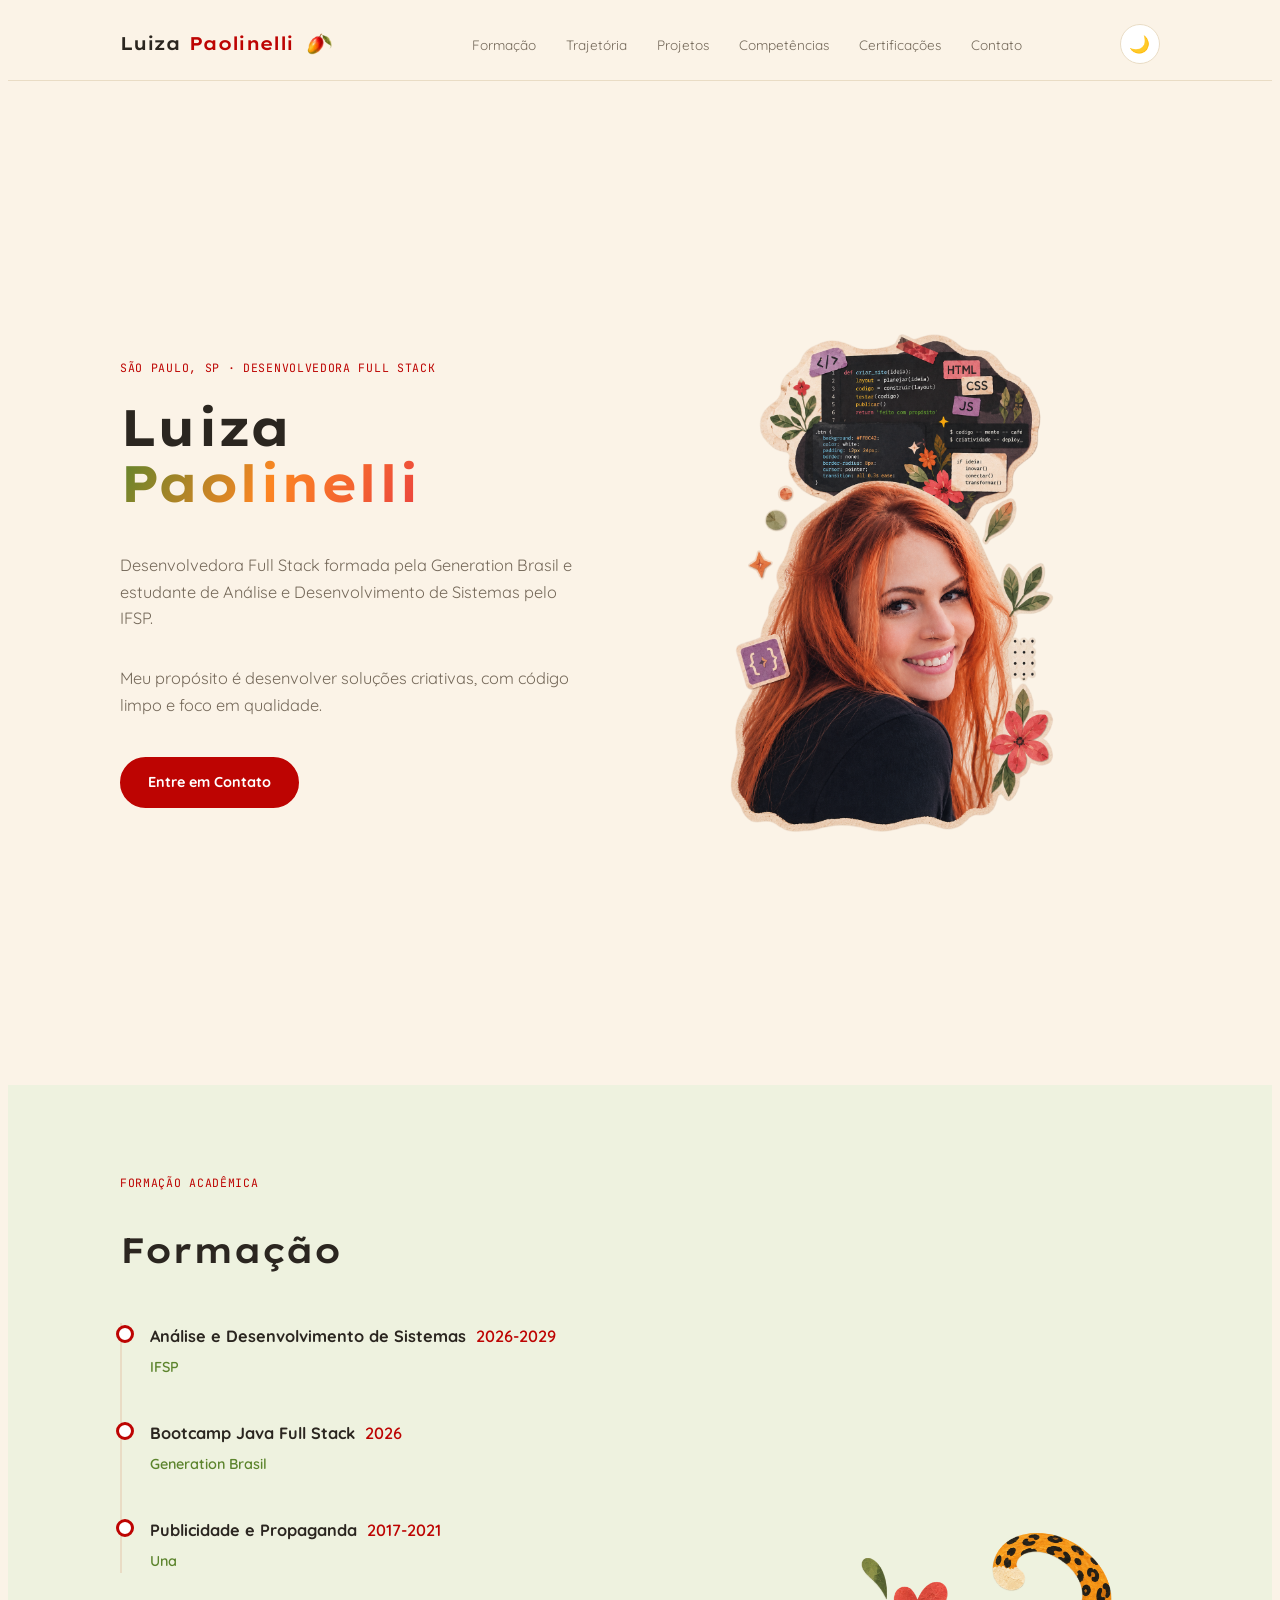
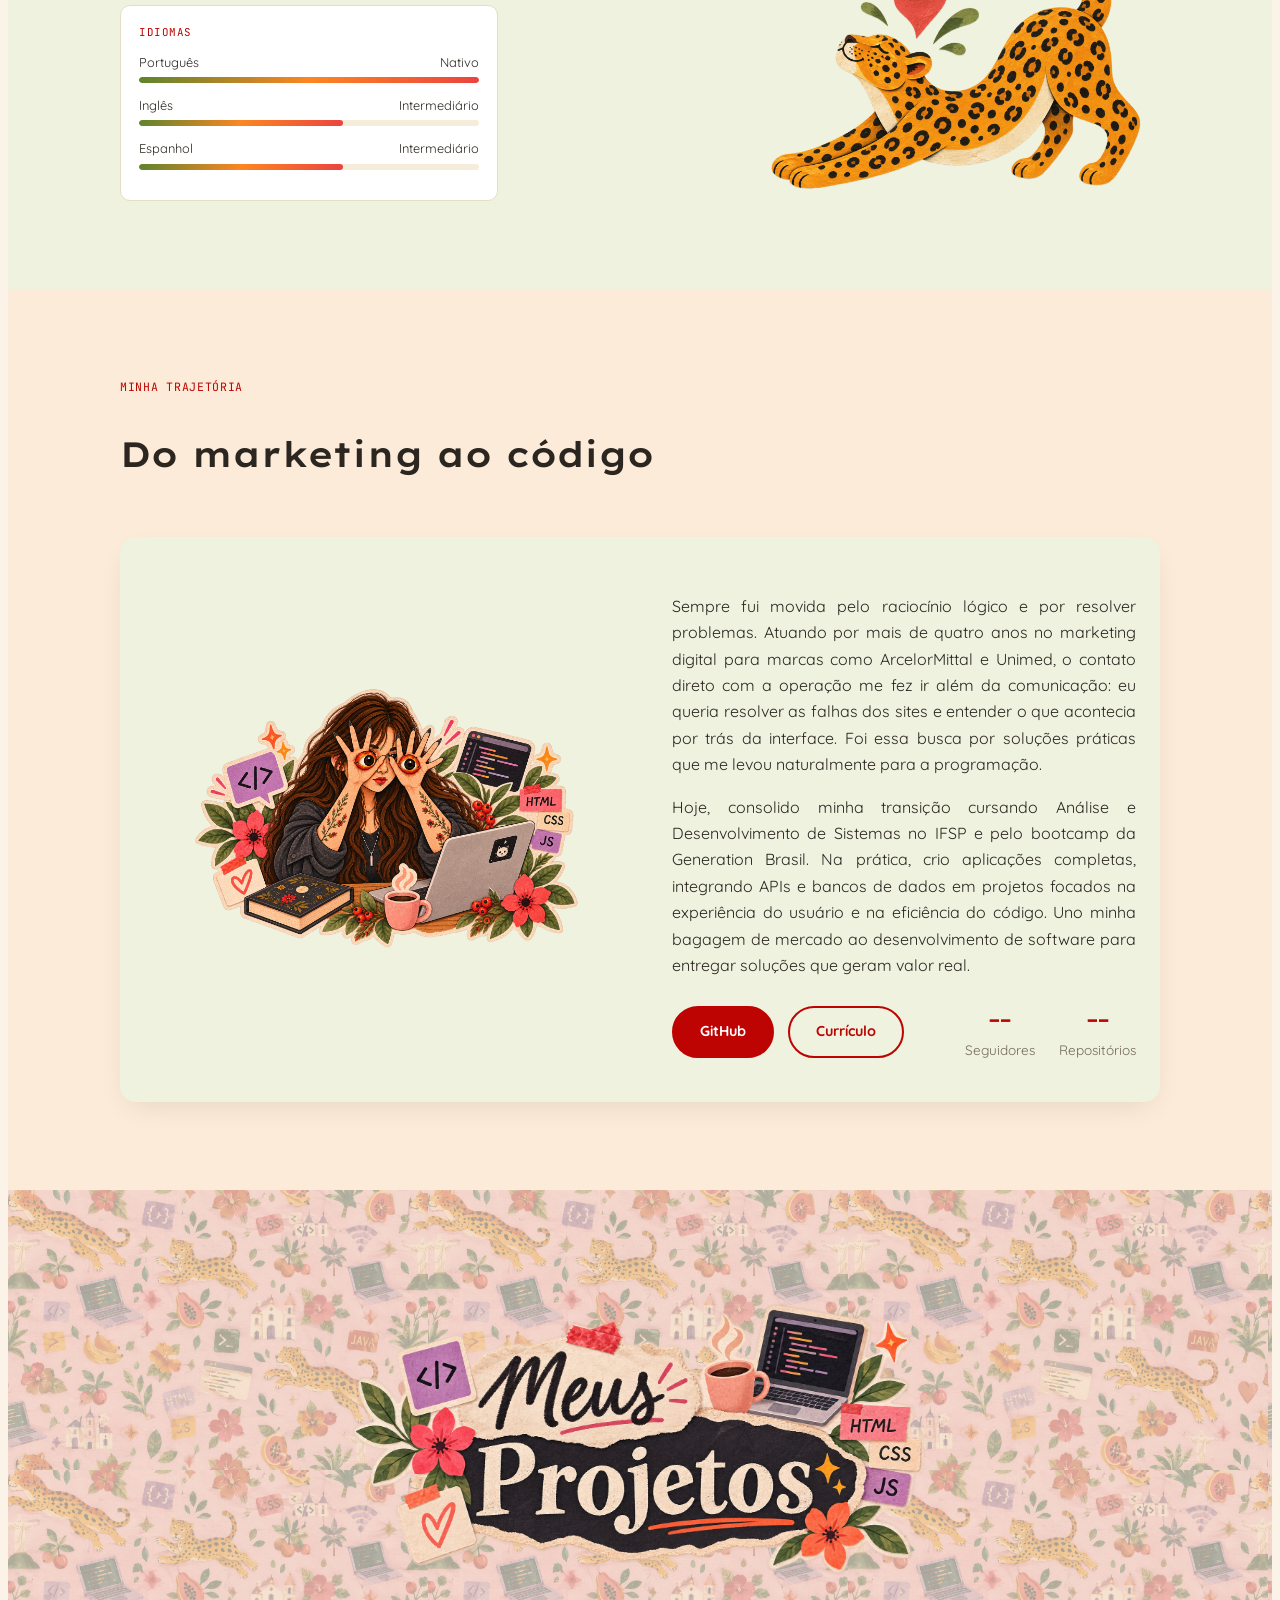
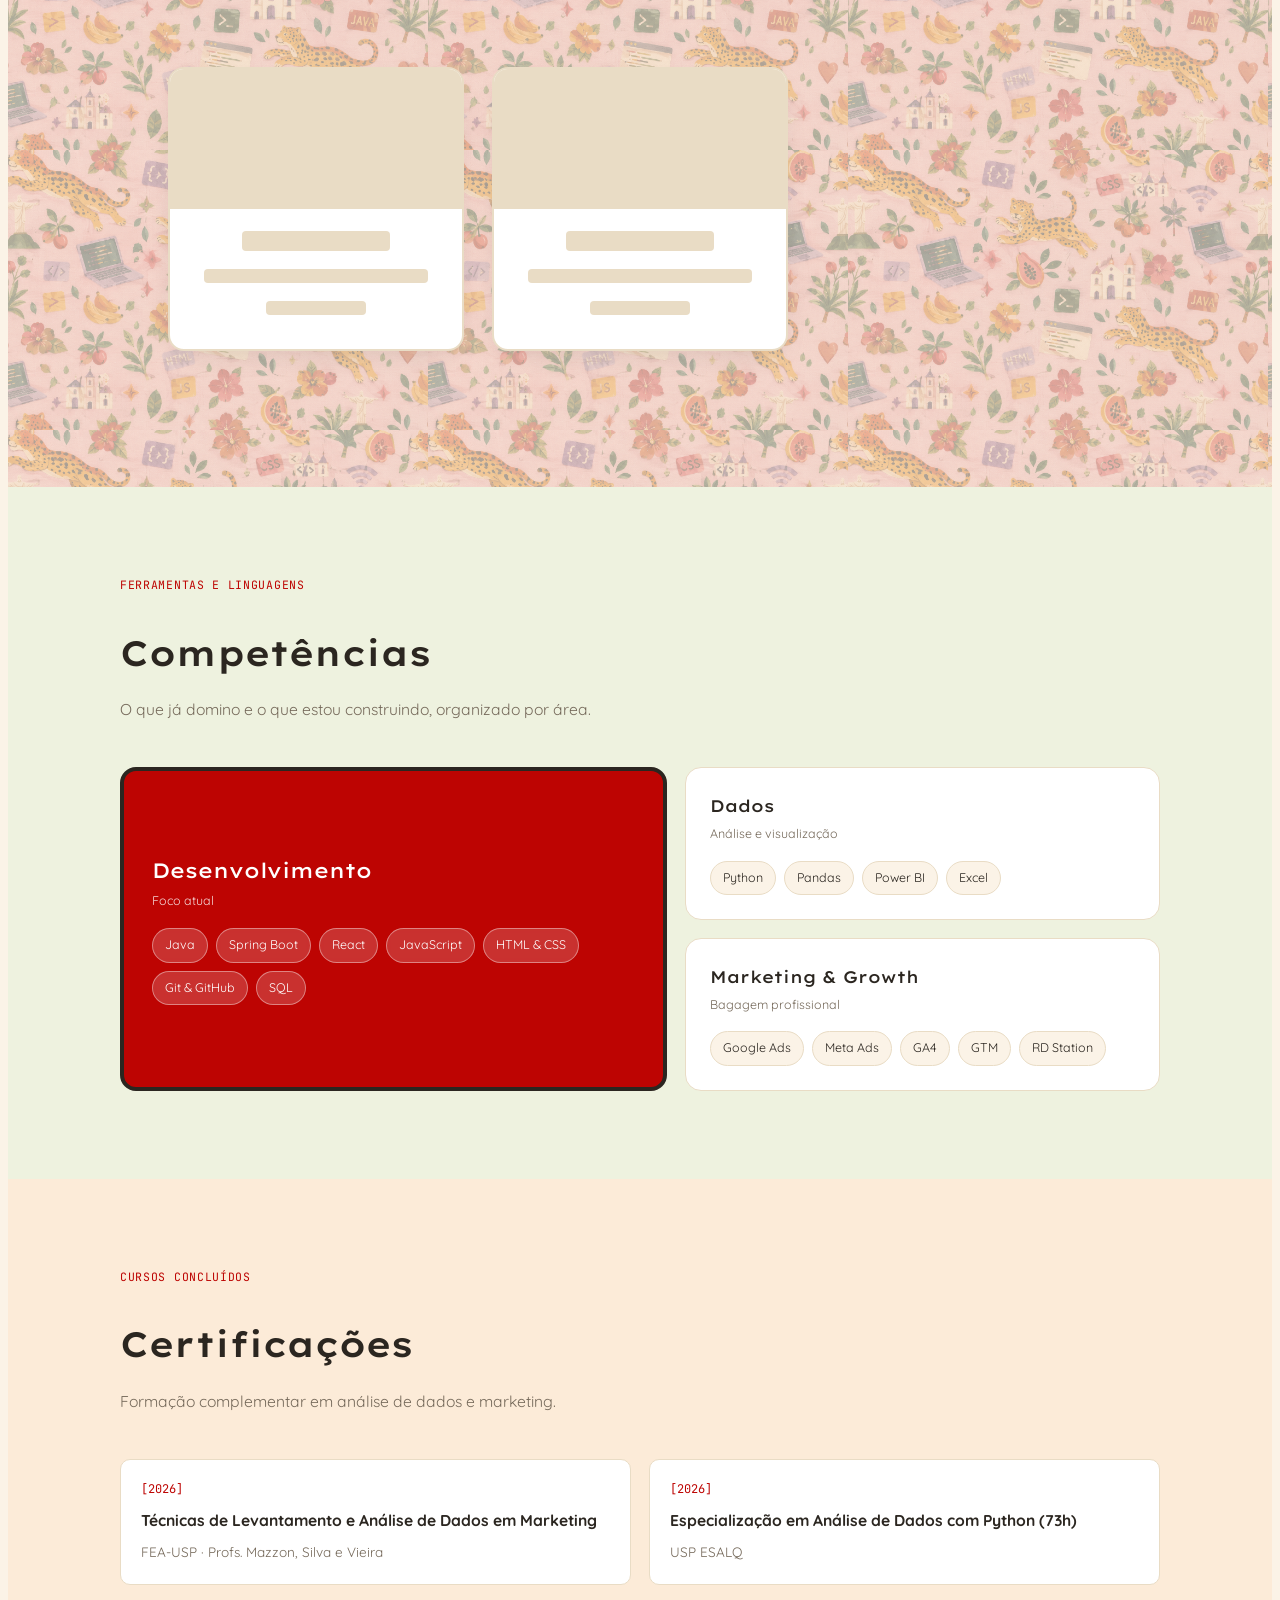
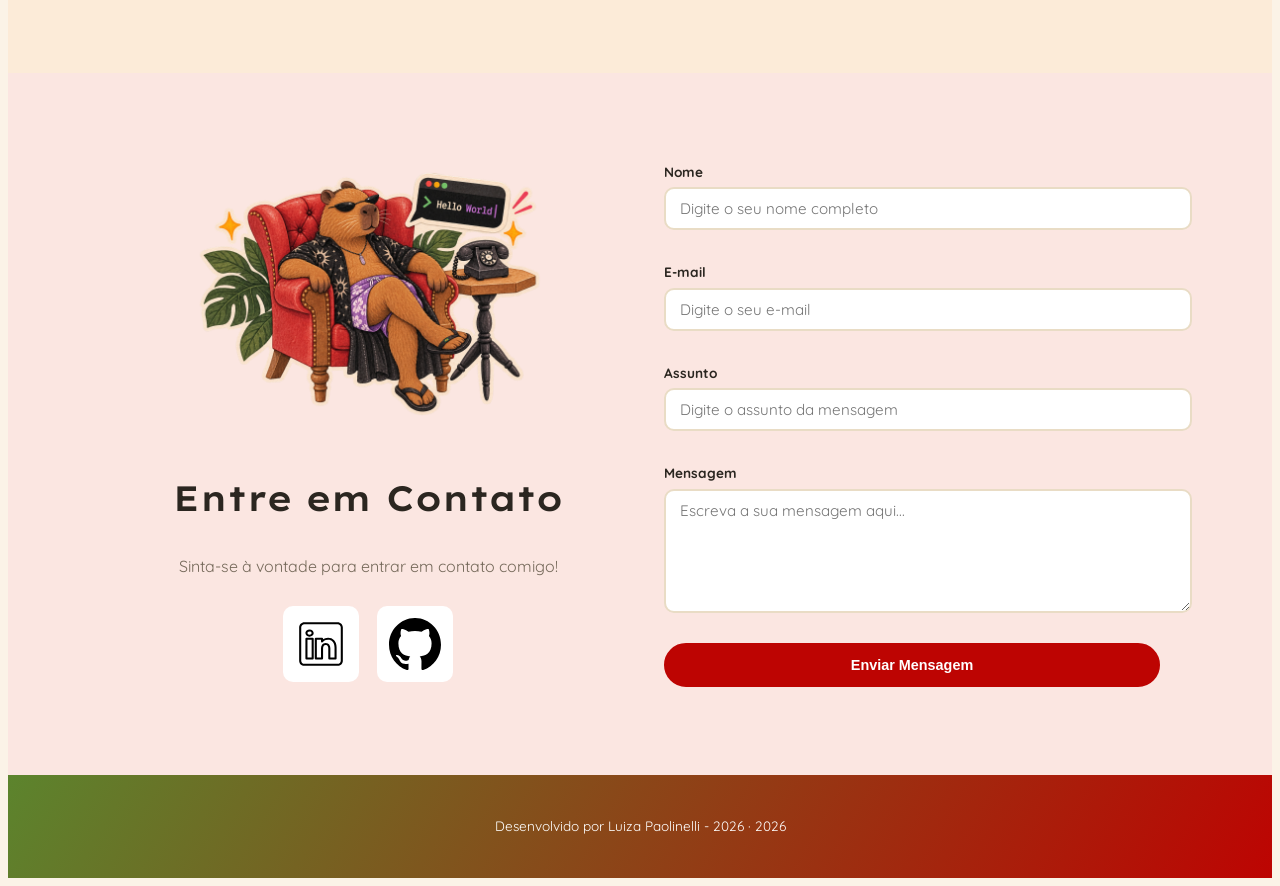
==== commit a9470fcf: "atualizando layoult" ====
--- a/index.html
+++ b/index.html
@@ -1,6 +1,5 @@
 <!DOCTYPE html>
 <html lang="pt-br">
-
 <head>
   <meta charset="UTF-8">
   <script>
@@ -13,21 +12,21 @@
   <meta name="author" content="Luiza Paolinelli">
   <meta name="description" content="Portfólio da Luiza Paolinelli, desenvolvedora Full Stack especializada em criar experiências digitais incríveis. Conheça meus projetos e entre em contato.">
   <meta name="robots" content="index, follow">
-
   <link rel="icon" type="image/svg+xml" href="./assets/img/favicon.svg">
-
+  
+  <!-- Google Fonts -->
   <link rel="preconnect" href="https://fonts.googleapis.com">
   <link rel="preconnect" href="https://fonts.gstatic.com" crossorigin>
   <link href="https://fonts.googleapis.com/css2?family=Lexend+Exa:wght@300;400;500;600;700;800&family=Quicksand:wght@400;500;600;700&family=JetBrains+Mono:wght@400;500&display=swap" rel="stylesheet">
-
+  
+  <!-- External CSS Libraries and Stylesheet -->
   <link rel="stylesheet" href="https://cdn.jsdelivr.net/npm/swiper@11/swiper-bundle.min.css">
-
   <link rel="stylesheet" href="./assets/css/styles.css">
-
   <title>Portfólio Luiza Paolinelli</title>
 </head>
-
 <body>
+  <!-- Link para Acessibilidade (Skip Link) -->
+  <a href="#topo" class="skip-link">Pular para o conteúdo principal</a>
 
   <!-- Header -->
   <header>
@@ -36,7 +35,7 @@
         Luiza <span>Paolinelli</span>
         <img src="./assets/img/manga.png" alt="Logo Luiza Paolinelli" class="brand-logo">
       </a>
-      <nav>
+      <nav aria-label="Navegação principal">
         <ul class="nav-links" id="navLinks">
           <li><a href="#formacao">Formação</a></li>
           <li><a href="#trajetoria">Trajetória</a></li>
@@ -47,33 +46,28 @@
         </ul>
       </nav>
       <div class="header-actions">
-        <button class="theme-toggle" id="themeToggle" aria-label="Alternar modo escuro">🌙</button>
-        <button class="nav-toggle" id="navToggle" aria-label="Abrir menu" aria-expanded="false">☰</button>
+        <button class="theme-toggle" id="themeToggle" aria-label="Alternar modo escuro"></button>
+        <button class="nav-toggle" id="navToggle" aria-label="Abrir menu" aria-expanded="false">=</button>
       </div>
     </div>
   </header>
 
   <main>
-
     <!-- Hero -->
     <section id="topo" class="section-container hero-container">
-
       <article class="hero-content">
         <span class="eyebrow">São Paulo, SP · Desenvolvedora Full Stack</span>
         <h1>Luiza<span class="accent"> Paolinelli</span></h1>
         <p class="lede">Desenvolvedora Full Stack formada pela Generation Brasil e estudante de Análise e Desenvolvimento de Sistemas pelo IFSP.</p>
         <p class="lede">Meu propósito é desenvolver soluções criativas, com código limpo e foco em qualidade.</p>
-
         <div class="buttons-container">
           <a href="#contato" class="botao">Entre em Contato</a>
         </div>
       </article>
-
       <figure class="hero-image">
-        <img src="./assets/img/myprofile-light.png" alt="Foto do autor." class="float-animation theme-img-light">
-        <img src="./assets/img/myprofile-dark.png" alt="Foto do autor." class="float-animation theme-img-dark">
+        <img src="./assets/img/myprofile-light.png" alt="Foto de perfil de Luiza Paolinelli no modo claro" class="float-animation theme-img-light">
+        <img src="./assets/img/myprofile-dark.png" alt="Foto de perfil de Luiza Paolinelli no modo escuro" class="float-animation theme-img-dark">
       </figure>
-
     </section>
 
     <!-- Formação -->
@@ -85,17 +79,15 @@
           <span class="eyebrow">Formação acadêmica</span>
           <h2>Formação</h2>
         </div>
-
         <div class="timeline">
           <div class="timeline-item">
             <div class="timeline-dot"></div>
             <div class="timeline-head">
               <span class="timeline-role">Análise e Desenvolvimento de Sistemas</span>
-              <span class="timeline-period">2026 - 2029</span>
+              <span class="timeline-period">2026-2029</span>
             </div>
             <div class="timeline-org">IFSP</div>
           </div>
-
           <div class="timeline-item">
             <div class="timeline-dot"></div>
             <div class="timeline-head">
@@ -104,17 +96,15 @@
             </div>
             <div class="timeline-org">Generation Brasil</div>
           </div>
-
           <div class="timeline-item">
             <div class="timeline-dot"></div>
             <div class="timeline-head">
               <span class="timeline-role">Publicidade e Propaganda</span>
-              <span class="timeline-period">2017 - 2021</span>
+              <span class="timeline-period">2017-2021</span>
             </div>
             <div class="timeline-org">Una</div>
           </div>
         </div>
-
         <div class="info-card" style="margin-top:32px; max-width:340px;">
           <span class="label">Idiomas</span>
           <div class="lang-bar">
@@ -136,23 +126,19 @@
           <span class="eyebrow">Minha trajetória</span>
           <h2>Do marketing ao código</h2>
         </div>
-
         <div class="about-body">
           <figure class="about-image">
-            <img src="./assets/img/trajetoria-light.png" alt="Foto do perfil" class="theme-img-light">
-            <img src="./assets/img/trajetoria-dark.png" alt="Foto do perfil" class="theme-img-dark">
+            <img src="./assets/img/trajetoria-light.png" alt="Foto ilustrativa da trajetória de Luiza no modo claro" class="theme-img-light">
+            <img src="./assets/img/trajetoria-dark.png" alt="Foto ilustrativa da trajetória de Luiza no modo escuro" class="theme-img-dark">
           </figure>
-
           <article class="about-content">
             <p>Sempre fui movida pelo raciocínio lógico e por resolver problemas. Atuando por mais de quatro anos no marketing digital para marcas como ArcelorMittal e Unimed, o contato direto com a operação me fez ir além da comunicação: eu queria resolver as falhas dos sites e entender o que acontecia por trás da interface. Foi essa busca por soluções práticas que me levou naturalmente para a programação.</p>
             <p>Hoje, consolido minha transição cursando Análise e Desenvolvimento de Sistemas no IFSP e pelo bootcamp da Generation Brasil. Na prática, crio aplicações completas, integrando APIs e bancos de dados em projetos focados na experiência do usuário e na eficiência do código. Uno minha bagagem de mercado ao desenvolvimento de software para entregar soluções que geram valor real.</p>
-
             <div class="about-buttons-data">
               <div class="buttons-container">
-                <a href="https://github.com/luizavpg-bit" target="_blank" class="botao">GitHub</a>
-                <a href="#" target="_blank" class="botao-outline">Currículo</a>
+                <a href="https://github.com/luizavpg-bit" target="_blank" rel="noopener noreferrer" class="botao">GitHub</a>
+                <a href="#" target="_blank" rel="noopener noreferrer" class="botao-outline">Currículo</a>
               </div>
-
               <div class="data-container">
                 <div class="data-item">
                   <span class="data-number" id="seguidores">--</span>
@@ -173,55 +159,34 @@
     <section id="projetos">
       <div class="wrap projects-container">
         <img src="./assets/img/title-projetos.png" alt="Meus Projetos" class="projects-title-img">
-
         <!-- Carrossel Swiper -->
         <div class="swiper projects-swiper">
           <div class="swiper-wrapper">
+            <!-- Skeleton inicial para evitar layout shift durante o carregamento -->
             <div class="swiper-slide">
-              <article class="project-card">
-                <div class="project-image">
-                  <img src="./assets/icons/java.svg" alt="Ícone Java" />
-                </div>
-
+              <article class="project-card skeleton-card">
+                <div class="project-image skeleton-box"></div>
                 <div class="project-content">
-                  <h3>Livraria Alquimia</h3>
-                  <p>Sistema de gerenciamento de livraria em Java, com cadastro, controle de estoque e regras de negócio aplicadas via orientação a objetos.</p>
-                  <div class="project-tags">
-                    <span class="tag">Java</span>
-                    <span class="tag">OOP</span>
-                  </div>
-                  <div class="project-buttons">
-                    <a href="https://github.com/luizavpg-bit/projeto_livraria_alquimia" target="_blank" class="botao botao-sm">GitHub</a>
-                  </div>
+                  <div class="skeleton-line title"></div>
+                  <div class="skeleton-line text"></div>
+                  <div class="skeleton-line text short"></div>
                 </div>
               </article>
             </div>
-
             <div class="swiper-slide">
-              <article class="project-card">
-                <div class="project-image">
-                  <img src="./assets/icons/java.svg" alt="Ícone Java" />
-                </div>
-
+              <article class="project-card skeleton-card">
+                <div class="project-image skeleton-box"></div>
                 <div class="project-content">
-                  <h3>Banco do Brazil com Z</h3>
-                  <p>Sistema bancário em Java simulando abertura de conta, depósitos, saques e transferências, com foco em lógica de negócio e estruturação de classes.</p>
-                  <div class="project-tags">
-                    <span class="tag">Java</span>
-                    <span class="tag">Lógica</span>
-                  </div>
-                  <div class="project-buttons">
-                    <a href="https://github.com/luizavpg-bit/conta_bancaria" target="_blank" class="botao botao-sm">GitHub</a>
-                  </div>
+                  <div class="skeleton-line title"></div>
+                  <div class="skeleton-line text"></div>
+                  <div class="skeleton-line text short"></div>
                 </div>
               </article>
             </div>
           </div>
-
           <!-- Setas de navegação -->
-          <div class="swiper-button-next"></div>
-          <div class="swiper-button-prev"></div>
-
+          <div class="swiper-button-next" aria-label="Próximo projeto"></div>
+          <div class="swiper-button-prev" aria-label="Projeto anterior"></div>
           <!-- Bolinhas de paginação -->
           <div class="swiper-pagination"></div>
         </div>
@@ -236,7 +201,6 @@
           <h2>Competências</h2>
           <p class="section-sub">O que já domino e o que estou construindo, organizado por área.</p>
         </div>
-
         <div class="skills-grid">
           <div class="skills-card primary">
             <div class="skills-card-title">Desenvolvimento</div>
@@ -248,10 +212,9 @@
               <span class="chip">JavaScript</span>
               <span class="chip">HTML &amp; CSS</span>
               <span class="chip">Git &amp; GitHub</span>
-              <span class="chip">SQL (em desenvolvimento)</span>
-            </div>
-          </div>
-
+              <span class="chip">SQL</span>
+            </div>
+          </div>
           <div class="skills-card">
             <div class="skills-card-title">Dados</div>
             <div class="skills-card-sub">Análise e visualização</div>
@@ -262,7 +225,6 @@
               <span class="chip">Excel</span>
             </div>
           </div>
-
           <div class="skills-card">
             <div class="skills-card-title">Marketing &amp; Growth</div>
             <div class="skills-card-sub">Bagagem profissional</div>
@@ -286,7 +248,6 @@
           <h2>Certificações</h2>
           <p class="section-sub">Formação complementar em análise de dados e marketing.</p>
         </div>
-
         <div class="cert-grid">
           <div class="cert-card">
             <span class="cert-year">[2026]</span>
@@ -305,64 +266,62 @@
     <!-- Contato -->
     <section id="contato">
       <div class="wrap contact-container">
-
         <!-- Texto e redes sociais -->
         <article class="contact-info">
           <img src="./assets/img/capi-light.png" alt="" class="contact-capi theme-img-light" aria-hidden="true">
           <img src="./assets/img/capi-dark.png" alt="" class="contact-capi theme-img-dark" aria-hidden="true">
-
           <h2>Entre em Contato</h2>
           <p>Sinta-se à vontade para entrar em contato comigo!</p>
-
           <div class="social-container">
-            <a href="https://www.linkedin.com/in/luizavpg/" target="_blank" class="social-icon" aria-label="LinkedIn">
-              <img src="./assets/icons/linkedin.svg" alt="LinkedIn de Luiza Paolinelli">
+            <a href="https://www.linkedin.com/in/luizavpg/" target="_blank" rel="noopener noreferrer" class="social-icon" aria-label="Perfil do LinkedIn de Luiza Paolinelli">
+              <img src="./assets/icons/linkedin.svg" alt="LinkedIn">
             </a>
-            <a href="https://github.com/luizavpg-bit" target="_blank" class="social-icon" aria-label="GitHub">
-              <img src="./assets/icons/github.svg" alt="GitHub de Luiza Paolinelli">
+            <a href="https://github.com/luizavpg-bit" target="_blank" rel="noopener noreferrer" class="social-icon" aria-label="Perfil do GitHub de Luiza Paolinelli">
+              <img src="./assets/icons/github.svg" alt="GitHub">
             </a>
           </div>
         </article>
 
         <!-- Formulário de contato -->
-        <form id="formulario" action="https://formsubmit.co/luizavpg@gmail.com" method="POST">
-
+        <form id="formulario" action="https://formsubmit.co/luizavpg@gmail.com" method="POST" novalidate>
           <input type="hidden" name="_next" value="https://luizavpg-bit.github.io/resume/success.html">
           <input type="hidden" name="_captcha" value="false">
-
-          <label for="nome">Nome</label>
-          <input id="nome" name="nome" type="text" placeholder="Digite o seu nome completo">
-          <span id="erro-nome"></span>
-
-          <label for="email">E-mail</label>
-          <input id="email" name="email" type="text" placeholder="Digite o seu e-mail">
-          <span id="erro-email"></span>
-
-          <label for="assunto">Assunto</label>
-          <input id="assunto" name="assunto" type="text" placeholder="Digite o assunto da mensagem">
-          <span id="erro-assunto"></span>
-
-          <label for="mensagem">Mensagem</label>
-          <textarea id="mensagem" name="mensagem" placeholder="Escreva a sua mensagem aqui..."></textarea>
-          <span id="erro-mensagem"></span>
+          
+          <div class="form-group">
+            <label for="nome">Nome</label>
+            <input id="nome" name="nome" type="text" placeholder="Digite o seu nome completo" autocomplete="name" aria-required="true">
+            <span id="erro-nome" class="erro-msg" aria-live="polite"></span>
+          </div>
+
+          <div class="form-group">
+            <label for="email">E-mail</label>
+            <input id="email" name="email" type="email" placeholder="Digite o seu e-mail" autocomplete="email" aria-required="true">
+            <span id="erro-email" class="erro-msg" aria-live="polite"></span>
+          </div>
+
+          <div class="form-group">
+            <label for="assunto">Assunto</label>
+            <input id="assunto" name="assunto" type="text" placeholder="Digite o assunto da mensagem" autocomplete="off" aria-required="true">
+            <span id="erro-assunto" class="erro-msg" aria-live="polite"></span>
+          </div>
+
+          <div class="form-group">
+            <label for="mensagem">Mensagem</label>
+            <textarea id="mensagem" name="mensagem" placeholder="Escreva a sua mensagem aqui..." aria-required="true"></textarea>
+            <span id="erro-mensagem" class="erro-msg" aria-live="polite"></span>
+          </div>
 
           <button class="botao" type="submit">Enviar Mensagem</button>
         </form>
-
-      </div>
-    </section>
-
+      </div>
+    </section>
   </main>
 
   <!-- Footer -->
   <footer>
-    Desenvolvido por Luiza Paolinelli - 2026
+    <span id="footerNote">Desenvolvido por Luiza Paolinelli - 2026</span>
   </footer>
-
   <script src="https://cdn.jsdelivr.net/npm/swiper@11/swiper-bundle.min.js"></script>
-
   <script src="./assets/js/scripts.js"></script>
-
 </body>
-
 </html>
--- a/assets/css/styles.css
+++ b/assets/css/styles.css
@@ -1,643 +1,1345 @@
 /* Variáveis de cor e tipografia */
-:root{
-  --bg:            #FBF3E7;
-  --surface:       #FFFFFF;
-  --surface-soft:  #F6ECDA;
-  --green:         #5C842D;
-  --orange:        #FC8622;
-  --red-deep:      #BD0402;
-  --red:           #EB423F;
-  --gray-light:    #F2F2F2;
-  --ink:           #2B2620;
-  --muted:         #75695A;
-  --line:          #E9DCC5;
-  --gradient: linear-gradient(120deg, var(--green), var(--orange), var(--red));
-
-  --tint-cream: #FBF3E7;
-  --tint-green: #EEF2DF;
-  --tint-peach: #FCEBD8;
-  --tint-rose:  #FBE6E1;
-
-  --font-display: 'Lexend Exa', sans-serif;
-  --font-body: 'Quicksand', sans-serif;
-  --font-mono: 'JetBrains Mono', monospace;
-
-  --radius: 16px;
-  --radius-sm: 10px;
-  --shadow: 0 10px 30px -12px rgba(34, 34, 34, 0.15);
-  --shadow-hover: 0 16px 40px -14px rgba(34, 34, 34, 0.22);
-}
-
-/* Reset e base */
-*{ margin:0; padding:0; box-sizing:border-box; }
-html{ scroll-behavior:smooth; }
-
-body{
-  background: var(--bg);
-  color: var(--ink);
-  font-family: var(--font-body);
-  line-height: 1.65;
-  -webkit-font-smoothing: antialiased;
-}
-
-a{ color:inherit; text-decoration:none; }
-ul{ list-style:none; }
-img{ max-width:100%; display:block; }
-
-main{ display:block; }
-.wrap{ max-width: 1040px; margin:0 auto; padding:0 24px; }
-
-.eyebrow{
-  font-family: var(--font-mono);
-  font-size: 0.72rem;
-  letter-spacing: 0.06em;
-  text-transform: uppercase;
-  color: var(--red-deep);
-  display:block;
-  margin-bottom: 10px;
-}
-
-h1,h2,h3{ font-family: var(--font-display); color: var(--ink); }
-h1{ font-weight: 700; letter-spacing: -0.01em; }
-h2{ font-weight: 600; }
-h3{ font-weight: 500; }
-
-/* Ritmo vertical das seções */
-section{ padding: 88px 0; }
-section[id]{ scroll-margin-top: 6rem; }
-
-.section-container{
-  max-width: 1040px; margin: 0 auto; padding: 88px 24px; scroll-margin-top: 6rem;
-}
-.section-head{ max-width: 620px; margin-bottom: 44px; }
-h2{ font-size: clamp(1.7rem, 3vw, 2.2rem); margin-bottom: 10px; }
-.section-sub{ color: var(--muted); font-size: 0.98rem; }
-
-/* Animação de entrada ao rolar */
-.reveal{ opacity:0; transform: translateY(18px); transition: opacity .6s ease, transform .6s ease; }
-.reveal.is-visible{ opacity:1; transform:none; }
-
-/* Cor de fundo de cada seção */
-#topo{          background: var(--tint-cream); }
-#formacao{      background: var(--tint-green); position: relative; overflow: hidden; }
-#trajetoria{    background: var(--tint-peach); }
-#projetos{
-  background:
-    linear-gradient(rgba(251,243,231,0.62), rgba(251,243,231,0.62)),
-    url('../img/padrao-projetos-light.png');
-  background-size: 420px auto;
-  background-repeat: repeat;
-}
-#competencias{  background: var(--tint-green); }
-#certificacoes{ background: var(--tint-peach); }
-#contato{       background: var(--tint-rose); position: relative; overflow: hidden; }
-
-/* Ilustração decorativa da Formação */
-.formacao-onca{
-  position: absolute;
-  right: 24px;
-  bottom: 0;
-  width: 540px;
-  max-width: 32vw;
-  opacity: 0.95;
-  pointer-events: none;
-  z-index: 0;
-}
-#formacao .wrap{
-  position: relative;
-}
-#formacao .section-head,
-#formacao .timeline,
-#formacao .info-card{
-  position: relative;
-  z-index: 1;
-}
-
-@media (max-width: 1000px){
-  #formacao .wrap{
-    display: flex;
-    flex-direction: column;
-  }
-  .formacao-onca{
-    display: block;
-    position: static;
-    order: 99;
-    width: 260px;
-    max-width: 70%;
-    margin: 40px auto 0;
-    opacity: 0.95;
-  }
-}
-
-/* Header */
-header{
-  position: sticky; top:0; z-index: 100; width:100%;
-  background: rgba(251,243,231,0.9);
-  backdrop-filter: blur(10px);
-  border-bottom: 1px solid var(--line);
-  transition: background-color .2s ease;
-}
-header .wrap{ display:flex; align-items:center; justify-content:space-between; height:72px; padding-top:0; padding-bottom:0; }
-
-.brand{
-  display: flex;
-  align-items: center;
-  gap: 8px;
-  font-family: var(--font-display);
-  font-weight: 600;
-  font-size: 1.15rem;
-  color: var(--ink);
-  letter-spacing: -0.01em;
-}
-.brand span{ color: var(--red-deep); }
-
-.brand-logo{
-  width: 32px;
-  height: 32px;
-  object-fit: contain;
-  border-radius: 50%;
-}
-
-.nav-links{ display:flex; gap: 30px; }
-.nav-links a{
-  font-size: 0.85rem; color: var(--muted); position:relative; padding-bottom: 4px;
-  transition: color .2s;
-}
-.nav-links a:hover{ color: var(--red-deep); }
-.nav-links a::after{
-  content:''; position:absolute; left:0; bottom:0; width:0; height:2px;
-  background: var(--gradient); transition: width .25s ease;
-}
-.nav-links a:hover::after{ width: 100%; }
-
-.header-actions{
-  display: flex;
-  align-items: center;
-  gap: 10px;
-}
-
-.theme-toggle{
-  width: 40px; height: 40px; border-radius: 50%;
-  border: 1px solid var(--line); background: var(--surface);
-  display: flex; align-items: center; justify-content: center;
-  cursor: pointer; font-size: 1.05rem; color: var(--red-deep);
-  transition: transform .2s ease, background-color .2s ease, border-color .2s ease;
-}
-.theme-toggle:hover{ transform: scale(1.08); border-color: var(--red-deep); }
-
-.nav-toggle{
-  display:none; width: 40px; height: 40px; border-radius: 50%;
-  border: 1px solid var(--line); background: var(--surface);
-  align-items:center; justify-content:center; cursor:pointer; font-size: 1.1rem; color: var(--red-deep);
-}
-
-/* Menu mobile */
-@media (max-width: 780px){
-  .nav-links{
-    position:fixed; inset: 72px 16px auto 16px;
-    background: var(--surface); border: 1px solid var(--line); border-radius: var(--radius);
-    flex-direction: column; gap: 0; padding: 8px 20px;
-    box-shadow: var(--shadow);
-    transform: translateY(-10px); opacity:0; pointer-events:none;
-    transition: opacity .2s, transform .2s;
-  }
-  .nav-links.open{ opacity:1; pointer-events:auto; transform:none; }
-  .nav-links li{ border-bottom: 1px solid var(--line); }
-  .nav-links li:last-child{ border-bottom:none; }
-  .nav-links a{ display:block; padding: 14px 0; }
-  .nav-toggle{ display:flex; }
-}
-
-/* Botões */
-.buttons-container{ display:flex; flex-wrap:wrap; gap: 14px; }
-
-.botao, .botao-outline{
-  display:inline-flex; align-items:center; gap:8px;
-  font-size: 0.9rem; font-weight: 700; padding: 12px 26px; border-radius: 999px;
-  border: 2px solid transparent; cursor:pointer;
-  transition: transform .2s ease, box-shadow .2s ease, background-color .2s ease, color .2s ease;
-}
-.botao{ background: var(--red-deep); border-color: var(--red-deep); color: #FFFFFF; }
-.botao:hover{ background: var(--red); border-color: var(--red); transform: translateY(-2px); box-shadow: var(--shadow); }
-
-.botao-outline{ background: transparent; border-color: var(--red-deep); color: var(--red-deep); }
-.botao-outline:hover{ background: var(--red-deep); color:#FFFFFF; transform: translateY(-2px); }
-
-.botao.botao-sm, .botao-outline.botao-sm{
-  padding: 6px 16px; font-size: 0.78rem; border-width: 2px;
-}
-
-/* Hero */
-.hero-container{
-  display:flex; align-items:center; gap: 56px; min-height: calc(100vh - 72px);
-}
-.hero-content{ display:flex; flex:1; flex-direction:column; gap: 6px; }
-.hero-content .buttons-container{ margin-top: 22px; }
-h1{ font-size: clamp(2.3rem, 5vw, 3.2rem); line-height:1.1; margin: 6px 0 18px; }
-h1 .accent{ background: var(--gradient); -webkit-background-clip:text; background-clip:text; color:transparent; }
-.lede{ color: var(--muted); font-size: 1.02rem; max-width: 50ch; margin-bottom: 10px; }
-
-.meta-row{ display:flex; flex-wrap:wrap; gap: 10px 14px; margin: 18px 0 26px; font-size: 0.86rem; }
-.meta-row span{
-  display:inline-flex; align-items:center; gap:6px;
-  background: var(--surface); border: 1px solid var(--line);
-  padding: 6px 12px; border-radius: 999px; color: var(--ink);
-}
-
-.hero-image{ display:flex; flex:1; justify-content:center; }
-.hero-image img{ width:100%; max-width:340px; border-radius: var(--radius); }
-
-@keyframes float{ 0%,100%{ transform: translateY(0); } 50%{ transform: translateY(-1.25rem); } }
-.float-animation{ animation: float 3s ease-in-out infinite; }
-
-@media (max-width: 860px){
-  .hero-container{ flex-direction:column-reverse; text-align:center; }
-  .meta-row, .buttons-container{ justify-content:center; }
-  .lede{ margin-left:auto; margin-right:auto; }
-}
-
-/* Formação */
-.timeline{ position:relative; padding-left: 28px; border-left: 2px solid var(--line); }
-.timeline-item{ position:relative; padding-bottom: 40px; }
-.timeline-item:last-child{ padding-bottom:0; }
-.timeline-dot{
-  position:absolute; left: -34px; top: 2px; width: 12px; height:12px; border-radius:50%;
-  background: var(--surface); border: 3px solid var(--red-deep);
-}
-
-.timeline-head{
-  display:flex;
-  align-items:baseline;
-  flex-wrap:wrap;
-  gap: 10px;
-  margin-bottom: 6px;
-}
-.timeline-role{ font-weight:700; font-size: 1.02rem; }
-.timeline-period{
-  font-family: var(--font-body);
-  font-weight: 600;
-  font-size: 1.02rem;
-  color: var(--red-deep);
-}
-.timeline-org{ color: var(--green); font-weight:600; font-size: 0.9rem; }
-
-.info-card{
-  background: var(--surface); border: 1px solid var(--line); border-radius: var(--radius-sm);
-  padding: 18px;
-}
-.info-card .label{ font-family: var(--font-mono); font-size: 0.68rem; color: var(--red-deep); text-transform:uppercase; letter-spacing:.05em; margin-bottom: 10px; display:block; }
-.lang-row{ display:flex; justify-content:space-between; font-size: 0.8rem; margin-bottom: 4px; }
-.lang-track{ height: 6px; border-radius: 4px; background: var(--surface-soft); overflow:hidden; margin-bottom: 12px; }
-.lang-fill{ height:100%; border-radius: 4px; background: var(--gradient); }
-
-/* Trajetória */
-.about-container{ display:flex; flex-direction:column; }
-.about-body{
-  display:flex; align-items:center; gap: 48px;
-  border-radius: var(--radius); background: var(--tint-green);
-  box-shadow: var(--shadow);
-  padding: 40px 24px;
-}
-.about-image{ flex: 0 0 400px; }
-.about-content p{ color: var(--ink); margin-bottom: 16px; font-size: 1rem; text-align:justify; }
-.about-content p:last-of-type{ margin-bottom: 24px; }
-
-.about-buttons-data{ display:flex; justify-content:space-between; align-items:center; gap: 24px; flex-wrap:wrap; }
-.data-container{ display:flex; gap: 24px; }
-.data-item{ display:flex; flex-direction:column; align-items:center; }
-.data-number{ font-family: var(--font-mono); font-size: 1.4rem; font-weight:700; color: var(--red-deep); }
-.data-label{ font-size: 0.85rem; color: var(--muted); }
-
-@media (max-width: 860px){
-  .about-body{ flex-direction:column; text-align:center; padding: 24px; }
-  .about-image{
-    flex: 0 0 auto;
-    width: 100%;
-    max-width: 320px;
-    margin: 0 auto;
-  }
-  .about-buttons-data{ flex-direction:column; align-items:stretch; }
-  .data-container{ justify-content:center; }
-}
-
-/* Projetos e carrossel Swiper */
-.projects-container{ text-align:center; }
-
-.projects-title-img{
-  max-width: 600px;
-  width: 100%;
-  height: auto;
-  margin: 0 auto 44px;
-  display: block;
-}
-
-.swiper{ position:relative; padding: 8px 48px 48px; overflow:hidden; }
-.swiper-wrapper{ align-items:stretch; }
-.swiper-slide{ display:flex; height:auto; }
-
-.project-card{
-  display:flex; flex-direction:column; width:100%; text-align:left;
-  border: 2px solid var(--line); border-radius: var(--radius);
-  background: var(--surface); box-shadow: var(--shadow);
-  overflow:hidden; transition: transform .25s ease, box-shadow .25s ease, border-color .25s ease;
-}
-.project-card:hover{ transform: translateY(-4px); box-shadow: var(--shadow-hover); border-color: var(--red-deep); }
-
-.project-image{
-  display:flex; align-items:center; justify-content:center; height: 140px;
-  background: linear-gradient(135deg, var(--surface-soft), #FFFFFF);
-}
-.project-image img{ width:60px; height:60px; object-fit:contain; }
-
-.project-content{ display:flex; flex:1; flex-direction:column; gap:10px; padding: 22px; }
-.project-content h3{ font-size: 1.1rem; }
-.project-content p{ flex:1; color: var(--muted); font-size: 0.92rem; }
-
-/* Tag e botão centralizados no card de projeto */
-.project-tags{ display:flex; flex-wrap:wrap; justify-content:center; gap:6px; }
-.tag{
-  font-size: 0.75rem; font-weight:600; padding: 4px 10px; border-radius: 999px;
-  background: var(--surface-soft); color: var(--red-deep);
-}
-.project-buttons{ display:flex; justify-content:center; gap: 10px; margin-top: 4px; }
-
-.swiper-button-next, .swiper-button-prev{ color: var(--red-deep); }
-.swiper-button-next:hover, .swiper-button-prev:hover{ color: var(--red); }
-.swiper-pagination-bullet{ background: var(--line); opacity:1; }
-.swiper-pagination-bullet-active{ background: var(--red-deep); }
-
-/* Competências (bento grid) */
-.skills-grid{
-  display: grid;
-  grid-template-columns: 1.15fr 1fr;
-  grid-template-rows: 1fr 1fr;
-  gap: 18px;
-}
-
-.skills-card{
-  background: var(--surface); border: 1px solid var(--line); border-radius: var(--radius); padding: 24px;
-  cursor: pointer;
-  transition: border-width .2s ease, border-color .2s ease, box-shadow .2s ease, transform .2s ease;
-}
-
-/* Card de destaque: cor sólida e borda grossa */
-.skills-card.primary{
-  grid-column: 1;
-  grid-row: 1 / 3;
-  background: var(--red-deep);
-  border: 4px solid var(--ink);
-  color: #FFFFFF;
-  display: flex;
-  flex-direction: column;
-  justify-content: center;
-  padding: 32px 28px;
-}
-.skills-card.primary .skills-card-title{ color: #FFFFFF; font-size: 1.3rem; }
-.skills-card.primary .skills-card-sub{ color: rgba(255,255,255,0.85); }
-.skills-card.primary .chip{
-  background: rgba(255,255,255,0.18);
-  border-color: rgba(255,255,255,0.4);
-  color: #FFFFFF;
-  backdrop-filter: blur(4px);
-}
-.skills-card.primary .chip:hover{
-  background: rgba(255,255,255,0.3);
-  border-color: #FFFFFF;
-  transform: scale(1.07);
-}
-
-.skills-grid .skills-card:not(.primary){ grid-column: 2; }
-.skills-grid .skills-card:nth-child(2){ grid-row: 1; }
-.skills-grid .skills-card:nth-child(3){ grid-row: 2; }
-
-.skills-card-title{ font-family: var(--font-display); font-weight: 500; font-size: 1.05rem; margin-bottom: 4px; }
-.skills-card-sub{ font-size: 0.78rem; color: var(--muted); margin-bottom: 16px; }
-.chip-row{ display:flex; flex-wrap:wrap; gap: 8px; }
-.chip{
-  font-size: 0.78rem; padding: 6px 12px; border-radius: 999px; background: var(--bg); border: 1px solid var(--line);
-  cursor: pointer; transition: transform .15s ease, box-shadow .15s ease, border-color .15s ease, background-color .15s ease;
-}
-.chip:hover{ transform: scale(1.07); box-shadow: var(--shadow); border-color: var(--red-deep); }
-.chip:active{ transform: scale(0.96); }
-
-/* Estado ativo ao clicar num card */
-.skills-card.active{
-  border-width: 3px;
-  border-color: var(--red-deep);
-  box-shadow: var(--shadow-hover);
-  transform: translateY(-2px);
-}
-.skills-card.primary.active{
-  border: 4px solid #FFFFFF;
-  box-shadow: 0 0 0 3px rgba(255,255,255,0.35), var(--shadow-hover);
-}
-
-/* Destaque de projetos ao clicar num chip */
-.project-card.chip-match{
-  border-color: var(--red-deep);
-  box-shadow: 0 0 0 3px rgba(189,4,2,0.18), var(--shadow-hover);
-  transform: translateY(-4px) scale(1.02);
-}
-.project-card.chip-dim{ opacity: 0.35; }
-
-@media (max-width: 900px){
-  .skills-grid{ grid-template-columns: 1fr; grid-template-rows: none; }
-  .skills-card.primary{ grid-column: auto; grid-row: auto; }
-  .skills-grid .skills-card:nth-child(2),
-  .skills-grid .skills-card:nth-child(3){ grid-column: auto; grid-row: auto; }
+:root {
+--bg: #FBF3E7;
+--surface: #FFFFFF;
+--surface-soft: #F6ECDA;
+--green: #5C842D;
+--orange: #FC8622;
+--red-deep: #BD0402;
+--red: #EB423F;
+--gray-light: #F2F2F2;
+--ink: #2B2620;
+--muted: #75695A;
+--line: #E9DCC5;
+--gradient: linear-gradient(120deg, var(--green), var(--orange), var(--red));
+--tint-cream: #FBF3E7;
+--tint-green: #EEF2DF;
+--tint-peach: #FCEBD8;
+--tint-rose: #FBE6E1;
+--font-display: 'Lexend Exa', sans-serif;
+--font-body: 'Quicksand', sans-serif;
+--font-mono: 'JetBrains Mono', monospace;
+--radius: 16px;
+--radius-sm: 10px;
+--shadow: 0 10px 30px -12px rgba(34, 34, 34, 0.15);
+--shadow-hover: 0 16px 40px -14px rgba(34, 34, 34, 0.22);
+}
+
+/* Reset e estilos base */
+
+{
+margin: 0;
+padding: 0;
+box-sizing: border-box;
+}
+
+html {
+scroll-behavior: smooth;
+}
+
+body {
+background: var(--bg);
+color: var(--ink);
+font-family: var(--font-body);
+line-height: 1.65;
+-webkit-font-smoothing: antialiased;
+overflow-x: hidden;
+}
+
+a {
+color: inherit;
+text-decoration: none;
+}
+
+ul {
+list-style: none;
+}
+
+img {
+max-width: 100%;
+display: block;
+}
+
+main {
+display: block;
+}
+
+.wrap {
+max-width: 1040px;
+margin: 0 auto;
+padding: 0 24px;
+}
+
+/* Skip link de acessibilidade */
+.skip-link {
+position: absolute;
+top: -100px;
+left: 16px;
+background: var(--red-deep);
+color: #FFFFFF;
+padding: 12px 20px;
+border-radius: var(--radius-sm);
+z-index: 9999;
+font-weight: 700;
+transition: top 0.2s ease;
+}
+
+.skip-link:focus {
+top: 16px;
+}
+
+/* Tipografia e seções gerais */
+.eyebrow {
+font-family: var(--font-mono);
+font-size: 0.72rem;
+letter-spacing: 0.06em;
+text-transform: uppercase;
+color: var(--red-deep);
+display: block;
+margin-bottom: 10px;
+}
+
+h1, h2, h3 {
+font-family: var(--font-display);
+color: var(--ink);
+}
+
+h1 {
+font-weight: 700;
+letter-spacing: -0.01em;
+}
+
+h2 {
+font-weight: 600;
+font-size: clamp(1.7rem, 3vw, 2.2rem);
+margin-bottom: 10px;
+}
+
+h3 {
+font-weight: 500;
+}
+
+section {
+padding: 88px 0;
+}
+
+section[id] {
+scroll-margin-top: 6rem;
+}
+
+.section-container {
+max-width: 1040px;
+margin: 0 auto;
+padding: 88px 24px;
+scroll-margin-top: 6rem;
+}
+
+.section-head {
+max-width: 620px;
+margin-bottom: 44px;
+}
+
+.section-sub {
+color: var(--muted);
+font-size: 0.98rem;
+}
+
+.reveal {
+opacity: 0;
+transform: translateY(18px);
+transition: opacity 0.6s ease, transform 0.6s ease;
+}
+
+.reveal.is-visible {
+opacity: 1;
+transform: none;
+}
+
+/* Fundo das seções */
+#topo { background: var(--tint-cream); }
+#formacao { background: var(--tint-green); position: relative; overflow: hidden; }
+#trajetoria { background: var(--tint-peach); }
+#projetos {
+background:
+linear-gradient(rgba(251,243,231,0.62), rgba(251,243,231,0.62)),
+url('../img/padrao-projetos-light.png');
+background-size: 420px auto;
+background-repeat: repeat;
+}
+#competencias { background: var(--tint-green); }
+#certificacoes { background: var(--tint-peach); }
+#contato { background: var(--tint-rose); position: relative; overflow: hidden; }
+
+/* Cabeçalho e menu de navegação */
+header {
+position: sticky;
+top: 0;
+z-index: 100;
+width: 100%;
+background: rgba(251,243,231,0.9);
+backdrop-filter: blur(10px);
+border-bottom: 1px solid var(--line);
+transition: background-color 0.2s ease;
+}
+
+header .wrap {
+display: flex;
+align-items: center;
+justify-content: space-between;
+height: 72px;
+padding-top: 0;
+padding-bottom: 0;
+}
+
+.brand {
+display: flex;
+align-items: center;
+gap: 8px;
+font-family: var(--font-display);
+font-weight: 600;
+font-size: 1.15rem;
+color: var(--ink);
+letter-spacing: -0.01em;
+}
+
+.brand span {
+color: var(--red-deep);
+}
+
+.brand-logo {
+width: 32px;
+height: 32px;
+object-fit: contain;
+border-radius: 50%;
+}
+
+.nav-links {
+display: flex;
+gap: 30px;
+}
+
+.nav-links a {
+font-size: 0.85rem;
+color: var(--muted);
+position: relative;
+padding-bottom: 4px;
+transition: color 0.2s;
+}
+
+.nav-links a::after {
+content: "";
+position: absolute;
+left: 0;
+bottom: 0;
+width: 0;
+height: 2px;
+background: var(--gradient);
+transition: width 0.25s ease;
+}
+
+.header-actions {
+display: flex;
+align-items: center;
+gap: 10px;
+}
+
+.theme-toggle {
+width: 40px;
+height: 40px;
+border-radius: 50%;
+border: 1px solid var(--line);
+background: var(--surface);
+display: flex;
+align-items: center;
+justify-content: center;
+cursor: pointer;
+font-size: 1.05rem;
+color: var(--red-deep);
+transition: transform 0.2s ease, background-color 0.2s ease, border-color 0.2s ease;
+}
+
+.nav-toggle {
+display: none;
+width: 40px;
+height: 40px;
+border-radius: 50%;
+border: 1px solid var(--line);
+background: var(--surface);
+align-items: center;
+justify-content: center;
+cursor: pointer;
+font-size: 1.1rem;
+color: var(--red-deep);
+}
+
+@media (max-width: 780px) {
+.nav-links {
+position: fixed;
+inset: 72px 16px auto 16px;
+background: var(--surface);
+border: 1px solid var(--line);
+border-radius: var(--radius);
+flex-direction: column;
+gap: 0;
+padding: 8px 20px;
+box-shadow: var(--shadow);
+transform: translateY(-10px);
+opacity: 0;
+pointer-events: none;
+transition: opacity 0.2s, transform 0.2s;
+}
+
+.nav-links.open {
+opacity: 1;
+pointer-events: auto;
+transform: none;
+}
+
+.nav-links li {
+border-bottom: 1px solid var(--line);
+}
+
+.nav-links li:last-child {
+border-bottom: none;
+}
+
+.nav-links a {
+display: block;
+padding: 14px 0;
+}
+
+.nav-toggle {
+display: flex;
+}
+}
+
+/* Botões e Seção Hero */
+.buttons-container {
+display: flex;
+flex-wrap: wrap;
+gap: 14px;
+}
+
+.botao, .botao-outline {
+display: inline-flex;
+align-items: center;
+justify-content: center;
+text-align: center;
+gap: 8px;
+font-size: 0.9rem;
+font-weight: 700;
+padding: 12px 26px;
+border-radius: 999px;
+border: 2px solid transparent;
+cursor: pointer;
+transition: transform 0.2s ease, box-shadow 0.2s ease, background-color 0.2s ease, color 0.2s ease;
+}
+
+.botao {
+background: var(--red-deep);
+border-color: var(--red-deep);
+color: #FFFFFF;
+}
+
+.botao-outline {
+background: transparent;
+border-color: var(--red-deep);
+color: var(--red-deep);
+}
+
+.botao.botao-sm, .botao-outline.botao-sm {
+padding: 6px 16px;
+font-size: 0.78rem;
+border-width: 2px;
+}
+
+.hero-container {
+display: flex;
+align-items: center;
+gap: 56px;
+min-height: calc(100vh - 72px);
+}
+
+.hero-content {
+display: flex;
+flex: 1;
+flex-direction: column;
+gap: 6px;
+}
+
+.hero-content .buttons-container {
+margin-top: 22px;
+}
+
+h1 {
+font-size: clamp(2.3rem, 5vw, 3.2rem);
+line-height: 1.1;
+margin: 6px 0 18px;
+}
+
+h1 .accent {
+background: var(--gradient);
+-webkit-background-clip: text;
+background-clip: text;
+color: transparent;
+}
+
+.lede {
+color: var(--muted);
+font-size: 1.02rem;
+max-width: 50ch;
+margin-bottom: 10px;
+}
+
+.hero-image {
+display: flex;
+flex: 1;
+justify-content: center;
+}
+
+.hero-image img {
+width: 100%;
+max-width: 340px;
+border-radius: var(--radius);
+}
+
+@keyframes float {
+0%, 100% { transform: translateY(0); }
+50% { transform: translateY(-1.25rem); }
+}
+
+.float-animation {
+animation: float 3s ease-in-out infinite;
+}
+
+@media (max-width: 860px) {
+.hero-container {
+flex-direction: column-reverse;
+text-align: center;
+padding: 48px 24px;
+min-height: auto;
+}
+
+.buttons-container {
+justify-content: center;
+}
+
+.lede {
+margin-left: auto;
+margin-right: auto;
+}
+}
+
+/* Linha do tempo e Formação */
+.formacao-onca {
+position: absolute;
+right: 24px;
+bottom: 0;
+width: 540px;
+max-width: 32vw;
+opacity: 0.95;
+pointer-events: none;
+z-index: 0;
+}
+
+#formacao .wrap {
+position: relative;
+}
+
+#formacao .section-head, #formacao .timeline, #formacao .info-card {
+position: relative;
+z-index: 1;
+}
+
+.timeline {
+position: relative;
+padding-left: 28px;
+border-left: 2px solid var(--line);
+}
+
+.timeline-item {
+position: relative;
+padding-bottom: 40px;
+}
+
+.timeline-item:last-child {
+padding-bottom: 0;
+}
+
+.timeline-dot {
+position: absolute;
+left: -34px;
+top: 2px;
+width: 12px;
+height: 12px;
+border-radius: 50%;
+background: var(--surface);
+border: 3px solid var(--red-deep);
+}
+
+.timeline-head {
+display: flex;
+align-items: baseline;
+flex-wrap: wrap;
+gap: 10px;
+margin-bottom: 6px;
+}
+
+.timeline-role {
+font-weight: 700;
+font-size: 1.02rem;
+}
+
+.timeline-period {
+font-family: var(--font-body);
+font-weight: 600;
+font-size: 1.02rem;
+color: var(--red-deep);
+}
+
+.timeline-org {
+color: var(--green);
+font-weight: 600;
+font-size: 0.9rem;
+}
+
+.info-card {
+background: var(--surface);
+border: 1px solid var(--line);
+border-radius: var(--radius-sm);
+padding: 18px;
+}
+
+.info-card .label {
+font-family: var(--font-mono);
+font-size: 0.68rem;
+color: var(--red-deep);
+text-transform: uppercase;
+letter-spacing: 0.05em;
+margin-bottom: 10px;
+display: block;
+}
+
+.lang-row {
+display: flex;
+justify-content: space-between;
+font-size: 0.8rem;
+margin-bottom: 4px;
+}
+
+.lang-track {
+height: 6px;
+border-radius: 4px;
+background: var(--surface-soft);
+overflow: hidden;
+margin-bottom: 12px;
+}
+
+.lang-fill {
+height: 100%;
+border-radius: 4px;
+background: var(--gradient);
+}
+
+@media (max-width: 1000px) {
+#formacao .wrap {
+display: flex;
+flex-direction: column;
+}
+
+.formacao-onca {
+display: block;
+position: static;
+order: 99;
+width: 260px;
+max-width: 70%;
+margin: 40px auto 0;
+opacity: 0.95;
+}
+}
+
+/* Seção Sobre / Trajetória */
+.about-container {
+display: flex;
+flex-direction: column;
+}
+
+.about-body {
+display: flex;
+align-items: center;
+gap: 48px;
+border-radius: var(--radius);
+background: var(--tint-green);
+box-shadow: var(--shadow);
+padding: 40px 24px;
+}
+
+.about-image {
+flex: 0 0 400px;
+}
+
+.about-content p {
+color: var(--ink);
+margin-bottom: 16px;
+font-size: 1rem;
+text-align: justify;
+}
+
+.about-content p:last-of-type {
+margin-bottom: 24px;
+}
+
+.about-buttons-data {
+display: flex;
+justify-content: space-between;
+align-items: center;
+gap: 24px;
+flex-wrap: wrap;
+}
+
+.data-container {
+display: flex;
+gap: 24px;
+}
+
+.data-item {
+display: flex;
+flex-direction: column;
+align-items: center;
+}
+
+.data-number {
+font-family: var(--font-mono);
+font-size: 1.4rem;
+font-weight: 700;
+color: var(--red-deep);
+}
+
+.data-label {
+font-size: 0.85rem;
+color: var(--muted);
+}
+
+@media (max-width: 860px) {
+.about-body {
+flex-direction: column;
+text-align: center;
+padding: 24px;
+}
+
+.about-image {
+flex: 0 0 auto;
+width: 100%;
+max-width: 320px;
+margin: 0 auto;
+}
+
+.about-buttons-data {
+flex-direction: column;
+align-items: stretch;
+}
+
+.data-container {
+justify-content: center;
+}
+}
+
+/* Carrossel de Projetos e Skeleton Loading */
+.projects-container {
+text-align: center;
+}
+
+.projects-title-img {
+max-width: 600px;
+width: 100%;
+height: auto;
+margin: 0 auto 44px;
+display: block;
+}
+
+.swiper {
+position: relative;
+padding: 8px 48px 48px;
+overflow: hidden;
+}
+
+.swiper-wrapper {
+align-items: stretch;
+}
+
+.swiper-slide {
+display: flex;
+height: auto;
+}
+
+.project-card {
+display: flex;
+flex-direction: column;
+width: 100%;
+text-align: center;
+border: 2px solid var(--line);
+border-radius: var(--radius);
+background: var(--surface);
+box-shadow: var(--shadow);
+overflow: hidden;
+transition: transform 0.25s ease, box-shadow 0.25s ease, border-color 0.25s ease;
+}
+
+.project-image {
+display: flex;
+align-items: center;
+justify-content: center;
+height: 140px;
+background: linear-gradient(135deg, var(--surface-soft), #FFFFFF);
+}
+
+.project-image img {
+width: 60px;
+height: 60px;
+object-fit: contain;
+}
+
+.project-content {
+display: flex;
+flex: 1;
+flex-direction: column;
+align-items: center;
+text-align: center;
+gap: 10px;
+padding: 22px;
+}
+
+.project-content h3 {
+font-size: 1.1rem;
+text-align: center;
+}
+
+.project-content p {
+flex: 1;
+color: var(--muted);
+font-size: 0.92rem;
+text-align: center;
+}
+
+.project-tags {
+display: flex;
+flex-wrap: wrap;
+justify-content: center;
+gap: 6px;
+}
+
+.tag {
+font-size: 0.75rem;
+font-weight: 600;
+padding: 4px 10px;
+border-radius: 999px;
+background: var(--surface-soft);
+color: var(--red-deep);
+}
+
+.project-buttons {
+display: flex;
+justify-content: center;
+gap: 10px;
+margin-top: 4px;
+}
+
+.swiper-button-next, .swiper-button-prev {
+color: var(--red-deep);
+}
+
+.swiper-pagination-bullet {
+background: var(--line);
+opacity: 1;
+}
+
+.swiper-pagination-bullet-active {
+background: var(--red-deep);
+}
+
+/* Animação de Skeleton Loading */
+@keyframes skeleton-loading {
+0% { opacity: 0.6; }
+50% { opacity: 1; }
+100% { opacity: 0.6; }
+}
+
+.skeleton-card {
+min-height: 280px;
+}
+
+.skeleton-box {
+background: var(--line);
+animation: skeleton-loading 1.5s infinite ease-in-out;
+}
+
+.skeleton-line {
+height: 14px;
+background: var(--line);
+border-radius: 4px;
+animation: skeleton-loading 1.5s infinite ease-in-out;
+margin-bottom: 8px;
+}
+
+.skeleton-line.title {
+width: 60%;
+height: 20px;
+}
+
+.skeleton-line.text {
+width: 90%;
+}
+
+.skeleton-line.text.short {
+width: 40%;
+}
+
+/* Grid de Competências */
+.skills-grid {
+display: grid;
+grid-template-columns: 1.15fr 1fr;
+grid-template-rows: 1fr 1fr;
+gap: 18px;
+}
+
+.skills-card {
+background: var(--surface);
+border: 1px solid var(--line);
+border-radius: var(--radius);
+padding: 24px;
+cursor: pointer;
+transition: border-width 0.2s ease, border-color 0.2s ease, box-shadow 0.2s ease, transform 0.2s ease;
+}
+
+.skills-card.primary {
+grid-column: 1;
+grid-row: 1 / 3;
+background: var(--red-deep);
+border: 4px solid var(--ink);
+color: #FFFFFF;
+display: flex;
+flex-direction: column;
+justify-content: center;
+padding: 32px 28px;
+}
+
+.skills-card.primary .skills-card-title {
+color: #FFFFFF;
+font-size: 1.3rem;
+}
+
+.skills-card.primary .skills-card-sub {
+color: rgba(255,255,255,0.85);
+}
+
+.skills-card.primary .chip {
+background: rgba(255,255,255,0.18);
+border-color: rgba(255,255,255,0.4);
+color: #FFFFFF;
+backdrop-filter: blur(4px);
+}
+
+.skills-grid .skills-card:not(.primary) {
+grid-column: 2;
+}
+
+.skills-grid .skills-card:nth-child(2) { grid-row: 1; }
+.skills-grid .skills-card:nth-child(3) { grid-row: 2; }
+
+.skills-card-title {
+font-family: var(--font-display);
+font-weight: 500;
+font-size: 1.05rem;
+margin-bottom: 4px;
+}
+
+.skills-card-sub {
+font-size: 0.78rem;
+color: var(--muted);
+margin-bottom: 16px;
+}
+
+.chip-row {
+display: flex;
+flex-wrap: wrap;
+gap: 8px;
+}
+
+.chip {
+font-size: 0.78rem;
+padding: 6px 12px;
+border-radius: 999px;
+background: var(--bg);
+border: 1px solid var(--line);
+cursor: pointer;
+transition: transform 0.15s ease, box-shadow 0.15s ease, border-color 0.15s ease, background-color 0.15s ease;
+}
+
+.skills-card.active {
+border-width: 3px;
+border-color: var(--red-deep);
+box-shadow: var(--shadow-hover);
+transform: translateY(-2px);
+}
+
+.skills-card.primary.active {
+border: 4px solid #FFFFFF;
+box-shadow: 0 0 0 3px rgba(255,255,255,0.35), var(--shadow-hover);
+}
+
+.project-card.chip-match {
+border-color: var(--red-deep);
+box-shadow: 0 0 0 3px rgba(189,4,2,0.18), var(--shadow-hover);
+transform: translateY(-4px) scale(1.02);
+}
+
+.project-card.chip-dim {
+opacity: 0.35;
+}
+
+@media (max-width: 900px) {
+.skills-grid {
+grid-template-columns: 1fr;
+grid-template-rows: none;
+}
+
+.skills-card.primary {
+grid-column: auto;
+grid-row: auto;
+}
+
+.skills-grid .skills-card:nth-child(2),
+.skills-grid .skills-card:nth-child(3) {
+grid-column: auto;
+grid-row: auto;
+}
 }
 
 /* Certificações */
-.cert-grid{ display:grid; grid-template-columns: repeat(2, 1fr); gap: 18px; }
-.cert-card{
-  background: var(--surface); border: 1px solid var(--line); border-radius: var(--radius-sm);
-  padding: 20px; display:flex; flex-direction:column; gap: 8px; transition: box-shadow .2s, transform .2s;
-}
-.cert-card:hover{ box-shadow: var(--shadow); transform: translateY(-2px); }
-.cert-name{ font-weight:700; font-size: 0.98rem; }
-.cert-meta{ color: var(--muted); font-size: 0.85rem; }
-.cert-year{ font-family: var(--font-mono); font-size: 0.75rem; color: var(--red-deep); }
-
-@media (max-width: 780px){ .cert-grid{ grid-template-columns: 1fr; } }
-
-/* Contato */
-.contact-container{ display:grid; grid-template-columns: 1fr 1fr; gap: 48px; align-items:center; }
-
-.contact-info{
-  position: relative;
-  display: flex;
-  flex-direction: column;
-  align-items: center;
-  text-align: center;
-}
-.contact-info h2{ margin-bottom: 10px; position:relative; z-index:1; }
-.contact-info p{ color: var(--muted); margin-bottom: 26px; position:relative; z-index:1; }
-
-.contact-capi{
-  width: 100%;
-  max-width: 380px;
-  margin: 0 auto 20px;
-  opacity: 0.98;
-  pointer-events: none;
-  position: relative;
-  z-index: 1;
-}
-@media (max-width: 640px){
-  .contact-capi{ max-width: 260px; }
-}
-
-.social-container{ display:flex; justify-content:center; gap: 18px; position:relative; z-index:1; }
-.social-icon{
-  width: 52px; height: 52px; padding: 12px; border-radius: var(--radius-sm);
-  background: var(--surface); transition: background .2s;
-}
-.social-icon:hover{ background: var(--red-deep); }
-.social-icon img{ width:100%; filter: brightness(0) saturate(100%); }
-.social-icon:hover img{ filter: brightness(0) invert(1); }
-
-/* Formulário de contato */
-form{ display:flex; flex-direction:column; gap: 12px; }
-form label{ font-size: 0.85rem; font-weight:700; }
-form input, form textarea{
-  width:100%; padding: 10px 14px; border: 2px solid var(--line); border-radius: var(--radius-sm);
-  font-family: inherit; font-size: 0.95rem; transition: border-color .2s;
-  background: var(--surface);
-  color: var(--ink);
-}
-form input:focus, form textarea:focus{ border-color: var(--red-deep); outline:none; }
-form textarea{ min-height: 100px; resize: vertical; }
-form span{ font-size: 0.78rem; color: var(--red); min-height: 1em; }
-
-form button,form input[type="submit"] {
-  display: flex;
-  justify-content: center;
-  align-items: center;
-  text-align: center;
-
-  width: 100%;
-  padding: 12px 20px;
-  background-color: var(--red-deep);
-  color: #ffffff;
-  border: none;
-  border-radius: var(--radius-sm);
-  font-weight: 700;
-  cursor: pointer;
-}
-
-@media (max-width: 860px){ .contact-container{ grid-template-columns: 1fr; } }
-
-/* Footer */
-footer{
-  padding: 40px 24px; text-align:center; font-size: 0.85rem;
-  color: #FFFFFF; background: linear-gradient(120deg, var(--green), var(--red-deep));
-}
-
-::selection{ background: var(--red-deep); color:#FFFFFF; }
-a:focus-visible, button:focus-visible{ outline: 2px solid var(--red-deep); outline-offset: 3px; }
-
-@media (prefers-reduced-motion: reduce){
-  html{ scroll-behavior:auto; }
-  *{ transition:none !important; animation:none !important; }
-  .reveal{ opacity:1; transform:none; }
-}
-
-/* Página de sucesso do formulário */
-.success-container{
-  display: grid;
-  grid-template-columns: 1fr 1fr;
-  min-height: calc(100vh - 72px);
-  background: var(--tint-rose);
-}
-
-.success-media{
-  position: relative;
-  overflow: hidden;
-  min-height: 320px;
-}
-.success-image{
-  width: 100%;
-  height: 100%;
-  object-fit: cover;
-  display: block;
-}
-
-.success-content{
-  display: flex;
-  flex-direction: column;
-  align-items: flex-start;
-  justify-content: center;
-  gap: 18px;
-  padding: 64px;
-  text-align: left;
-}
-
-.success-content h1{
-  font-size: clamp(2rem, 4vw, 2.8rem);
-  color: var(--ink);
-  line-height: 1.1;
-}
-
-.success-content h2{
-  font-size: 1.05rem;
-  font-weight: 400;
-  font-family: var(--font-body);
-  color: var(--muted);
-  max-width: 42ch;
-}
-
-@media (max-width: 860px){
-  .success-container{ grid-template-columns: 1fr; }
-  .success-media{ min-height: 260px; order: -1; }
-  .success-content{
-    align-items: center;
-    text-align: center;
-    padding: 40px 24px;
-  }
-}
-
-/* Modo escuro */
-[data-theme="dark"]{
-  --bg:            #1A1420;
-  --surface:       #241B2E;
-  --surface-soft:  #2E2238;
-  --green:         #7FB84A;
-  --orange:        #FFA04D;
-  --red-deep:      #FF6B68;
-  --red:           #FF7D7A;
-  --gray-light:    #2A2A2A;
-  --ink:           #F5EFE8;
-  --muted:         #C2B8AC;
-  --line:          #3A2E44;
-  --accent-purple: #500185;
-  --gradient: linear-gradient(120deg, var(--accent-purple), var(--orange), var(--red));
-
-  --tint-cream: #1A1420;
-  --tint-green: #1E2418;
-  --tint-peach: #241A12;
-  --tint-rose:  #2A1620;
-}
-
-[data-theme="dark"] header{
-  background: rgba(26,20,32,0.9);
-}
-
-[data-theme="dark"] .skills-card.primary{
-  background: var(--accent-purple);
-}
-
-[data-theme="dark"] .social-icon img{
-  filter: brightness(0) invert(1);
-}
-
-/* Ilustrações que trocam conforme o tema */
-.theme-img-dark{ display: none; }
-[data-theme="dark"] .theme-img-light{ display: none; }
-[data-theme="dark"] .theme-img-dark{ display: block; }
-
-[data-theme="dark"] #projetos{
-  background:
-    linear-gradient(rgba(26,20,32,0.72), rgba(26,20,32,0.72)),
-    url('../img/padrao-projetos-dark.png');
-  background-size: 420px auto;
-  background-repeat: repeat;
+.cert-grid {
+display: grid;
+grid-template-columns: repeat(2, 1fr);
+gap: 18px;
+}
+
+.cert-card {
+background: var(--surface);
+border: 1px solid var(--line);
+border-radius: var(--radius-sm);
+padding: 20px;
+display: flex;
+flex-direction: column;
+gap: 8px;
+transition: box-shadow 0.2s, transform 0.2s;
+}
+
+.cert-name {
+font-weight: 700;
+font-size: 0.98rem;
+}
+
+.cert-meta {
+color: var(--muted);
+font-size: 0.85rem;
+}
+
+.cert-year {
+font-family: var(--font-mono);
+font-size: 0.75rem;
+color: var(--red-deep);
+}
+
+@media (max-width: 780px) {
+.cert-grid {
+grid-template-columns: 1fr;
+}
+}
+
+/* Formulário e Seção de Contato */
+.contact-container {
+display: grid;
+grid-template-columns: 1fr 1fr;
+gap: 48px;
+align-items: center;
+}
+
+.contact-info {
+position: relative;
+display: flex;
+flex-direction: column;
+align-items: center;
+text-align: center;
+}
+
+.contact-info h2 {
+margin-bottom: 10px;
+position: relative;
+z-index: 1;
+}
+
+.contact-info p {
+color: var(--muted);
+margin-bottom: 26px;
+position: relative;
+z-index: 1;
+}
+
+.contact-capi {
+width: 100%;
+max-width: 380px;
+margin: 0 auto 20px;
+opacity: 0.98;
+pointer-events: none;
+position: relative;
+z-index: 1;
+}
+
+@media (max-width: 640px) {
+.contact-capi {
+max-width: 260px;
+}
+}
+
+.social-container {
+display: flex;
+justify-content: center;
+gap: 18px;
+position: relative;
+z-index: 1;
+}
+
+.social-icon {
+width: 52px;
+height: 52px;
+padding: 12px;
+border-radius: var(--radius-sm);
+background: var(--surface);
+transition: background 0.2s, transform 0.15s;
+}
+
+.social-icon img {
+width: 100%;
+filter: brightness(0) saturate(100%);
+}
+
+form {
+display: flex;
+flex-direction: column;
+gap: 12px;
+width: 100%;
+}
+
+.form-group {
+display: flex;
+flex-direction: column;
+gap: 4px;
+}
+
+form label {
+font-size: 0.85rem;
+font-weight: 700;
+}
+
+form input, form textarea {
+width: 100%;
+padding: 10px 14px;
+border: 2px solid var(--line);
+border-radius: var(--radius-sm);
+font-family: inherit;
+font-size: 0.95rem;
+transition: border-color 0.2s, box-shadow 0.2s;
+background: var(--surface);
+color: var(--ink);
+}
+
+form input[aria-invalid="true"], form textarea[aria-invalid="true"] {
+border-color: var(--red);
+box-shadow: 0 0 0 2px rgba(235, 66, 63, 0.15);
+}
+
+form input:focus, form textarea:focus {
+border-color: var(--red-deep);
+outline: none;
+}
+
+form textarea {
+min-height: 100px;
+resize: vertical;
+}
+
+.erro-msg {
+font-size: 0.78rem;
+color: var(--red);
+min-height: 1.2em;
+display: block;
+}
+
+form button, form input[type="submit"] {
+display: flex;
+justify-content: center;
+align-items: center;
+text-align: center;
+width: 100%;
+padding: 14px 20px;
+background-color: var(--red-deep);
+color: #FFFFFF;
+border: none;
+border-radius: var(--radius-sm);
+font-weight: 700;
+font-size: 0.95rem;
+cursor: pointer;
+transition: background-color 0.2s ease, transform 0.15s ease, box-shadow 0.2s ease;
+}
+
+@media (max-width: 860px) {
+.contact-container {
+grid-template-columns: 1fr;
+}
+}
+
+/* Página de Sucesso */
+.success-container {
+display: grid;
+grid-template-columns: 1fr 1fr;
+min-height: calc(100vh - 72px);
+background: var(--tint-rose);
+}
+
+.success-media {
+position: relative;
+overflow: hidden;
+min-height: 320px;
+}
+
+.success-image {
+width: 100%;
+height: 100%;
+object-fit: cover;
+display: block;
+}
+
+.success-content {
+display: flex;
+flex-direction: column;
+align-items: flex-start;
+justify-content: center;
+gap: 18px;
+padding: clamp(24px, 5vw, 64px);
+text-align: left;
+}
+
+.success-content h1 {
+font-size: clamp(2rem, 4vw, 2.8rem);
+color: var(--ink);
+line-height: 1.1;
+}
+
+.success-content h2 {
+font-size: 1.05rem;
+font-weight: 400;
+font-family: var(--font-body);
+color: var(--muted);
+max-width: 42ch;
+}
+
+@media (max-width: 860px) {
+.success-container {
+grid-template-columns: 1fr;
+}
+
+.success-media {
+min-height: 260px;
+order: -1;
+}
+
+.success-content {
+align-items: center;
+text-align: center;
+}
+}
+
+/* Rodapé */
+footer {
+padding: 40px 24px;
+text-align: center;
+font-size: 0.85rem;
+color: #FFFFFF;
+background: linear-gradient(120deg, var(--green), var(--red-deep));
+}
+
+::selection {
+background: var(--red-deep);
+color: #FFFFFF;
+}
+
+a:focus-visible, button:focus-visible, input:focus-visible, textarea:focus-visible {
+outline: 2px solid var(--red-deep);
+outline-offset: 3px;
+}
+
+@media (prefers-reduced-motion: reduce) {
+html {
+scroll-behavior: auto;
+}
+
+{
+transition: none !important;
+animation: none !important;
+}
+
+.reveal {
+opacity: 1;
+transform: none;
+}
+}
+
+/* Isolamento de Hover (Somente para ponteiro de precisão / mouse) */
+@media (hover: hover) and (pointer: fine) {
+.nav-links a:hover {
+color: var(--red-deep);
+}
+
+.nav-links a:hover::after {
+width: 100%;
+}
+
+.theme-toggle:hover {
+transform: scale(1.08);
+border-color: var(--red-deep);
+}
+
+.botao:hover {
+background: var(--red);
+border-color: var(--red);
+transform: translateY(-2px);
+box-shadow: var(--shadow);
+}
+
+.botao-outline:hover {
+background: var(--red-deep);
+color: #FFFFFF;
+transform: translateY(-2px);
+}
+
+.project-card:hover {
+transform: translateY(-4px);
+box-shadow: var(--shadow-hover);
+border-color: var(--red-deep);
+}
+
+.skills-card.primary .chip:hover {
+background: rgba(255,255,255,0.3);
+border-color: #FFFFFF;
+transform: scale(1.07);
+}
+
+.chip:hover {
+transform: scale(1.07);
+box-shadow: var(--shadow);
+border-color: var(--red-deep);
+}
+
+.cert-card:hover {
+box-shadow: var(--shadow);
+transform: translateY(-2px);
+}
+
+.social-icon:hover {
+background: var(--red-deep);
+}
+
+.social-icon:hover img {
+filter: brightness(0) invert(1);
+}
+
+.swiper-button-next:hover, .swiper-button-prev:hover {
+color: var(--red);
+}
+
+form button:hover, form input[type="submit"]:hover {
+background-color: var(--red);
+transform: translateY(-2px);
+box-shadow: var(--shadow);
+}
+}
+
+/* Feedback tátil para dispositivos touch (:active) */
+.botao:active, .botao-outline:active, form button:active {
+transform: scale(0.97);
+opacity: 0.92;
+}
+
+.chip:active {
+transform: scale(0.95);
+}
+
+.social-icon:active {
+transform: scale(0.95);
+background: var(--red-deep);
+}
+
+.social-icon:active img {
+filter: brightness(0) invert(1);
+}
+
+.theme-toggle:active, .nav-toggle:active {
+transform: scale(0.92);
+}
+
+/* Modo Escuro (Dark Mode) */
+[data-theme="dark"] {
+--bg: #1A1420;
+--surface: #241B2E;
+--surface-soft: #2E2238;
+--green: #7FB84A;
+--orange: #FFA04D;
+--red-deep: #FF6B68;
+--red: #FF8582;
+--gray-light: #2A2A2A;
+--ink: #F5EFE8;
+--muted: #C2B8AC;
+--line: #3A2E44;
+--accent-purple: #500185;
+--gradient: linear-gradient(120deg, var(--accent-purple), var(--orange), var(--red));
+--tint-cream: #1A1420;
+--tint-green: #1E2418;
+--tint-peach: #241A12;
+--tint-rose: #2A1620;
+}
+
+[data-theme="dark"] header {
+background: rgba(26,20,32,0.9);
+}
+
+[data-theme="dark"] .skills-card.primary {
+background: var(--accent-purple);
+}
+
+[data-theme="dark"] .social-icon img {
+filter: brightness(0) invert(1);
+}
+
+[data-theme="dark"] .botao {
+color: #1A1420;
+font-weight: 800;
+}
+
+.theme-img-dark {
+display: none;
+}
+
+[data-theme="dark"] .theme-img-light {
+display: none;
+}
+
+[data-theme="dark"] .theme-img-dark {
+display: block;
+}
+
+[data-theme="dark"] #projetos {
+background:
+linear-gradient(rgba(26,20,32,0.72), rgba(26,20,32,0.72)),
+url('../img/padrao-projetos-dark.png');
+background-size: 420px auto;
+background-repeat: repeat;
 }
